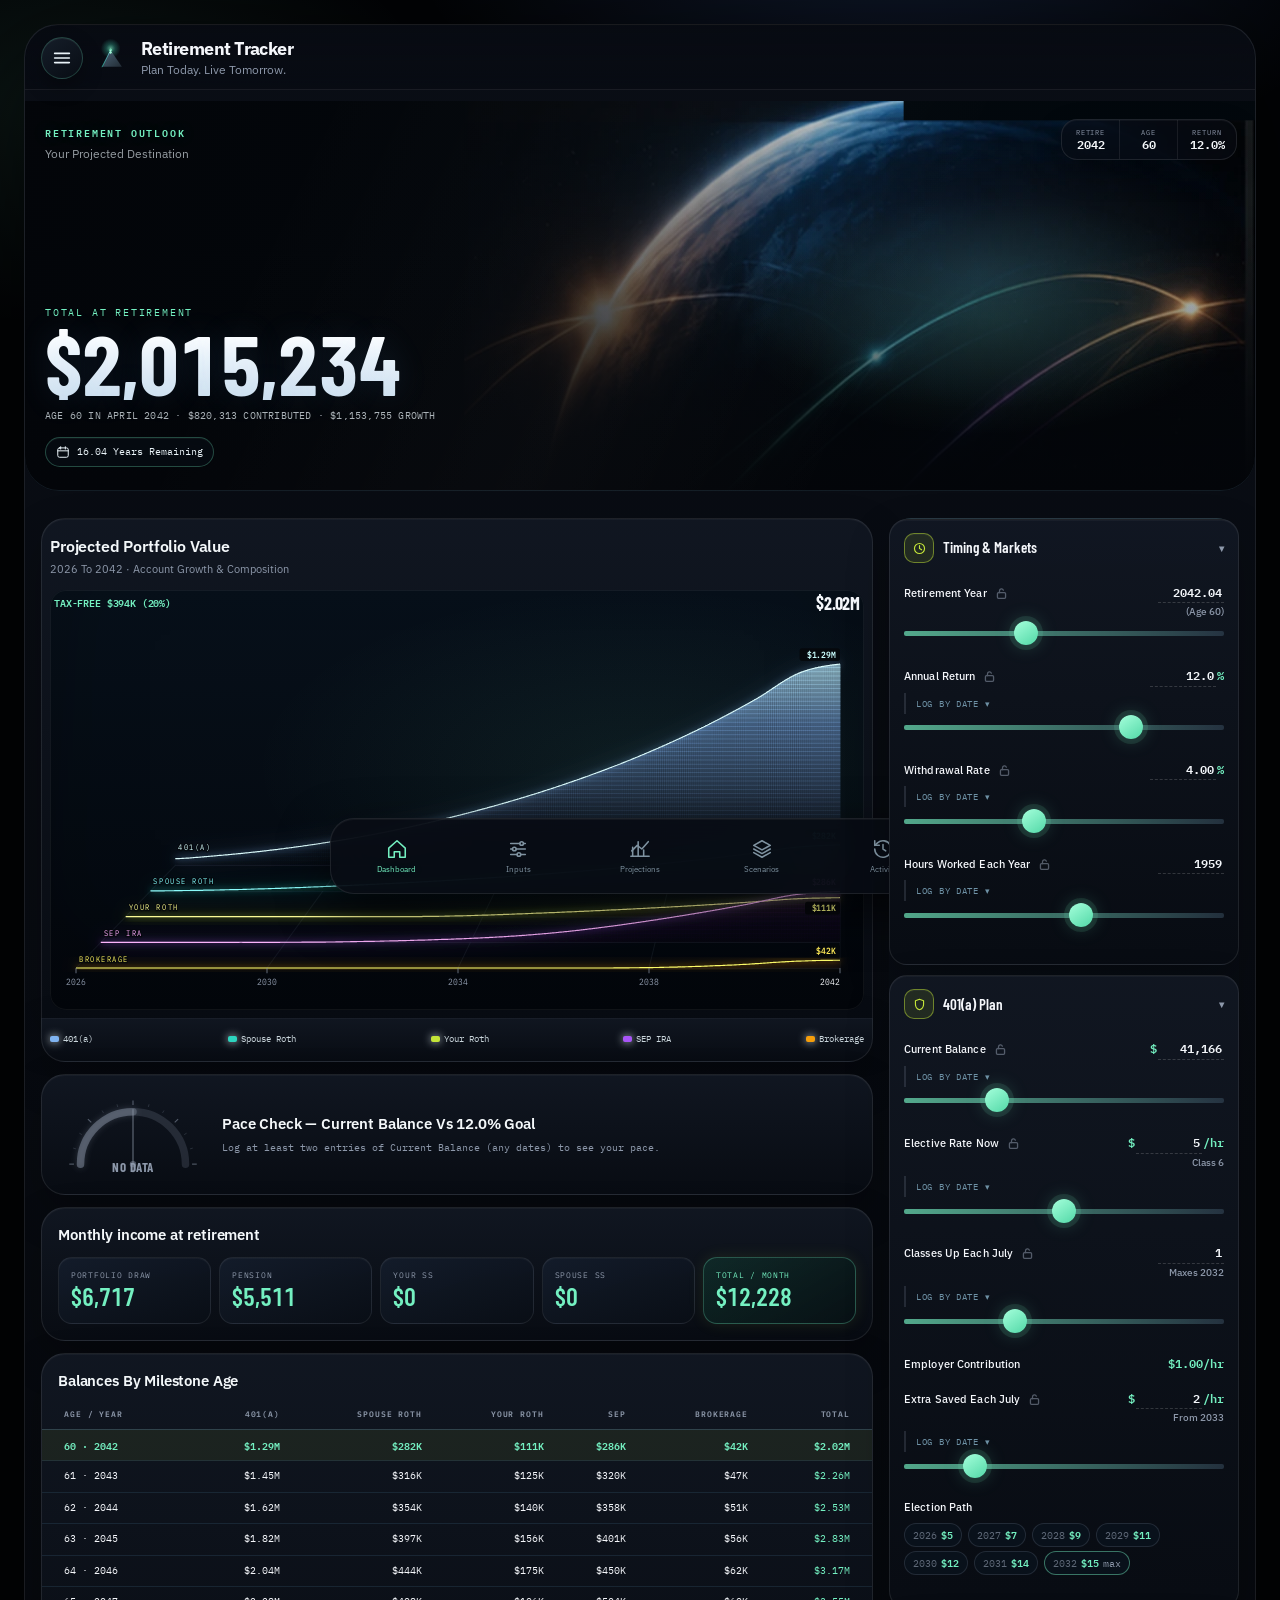
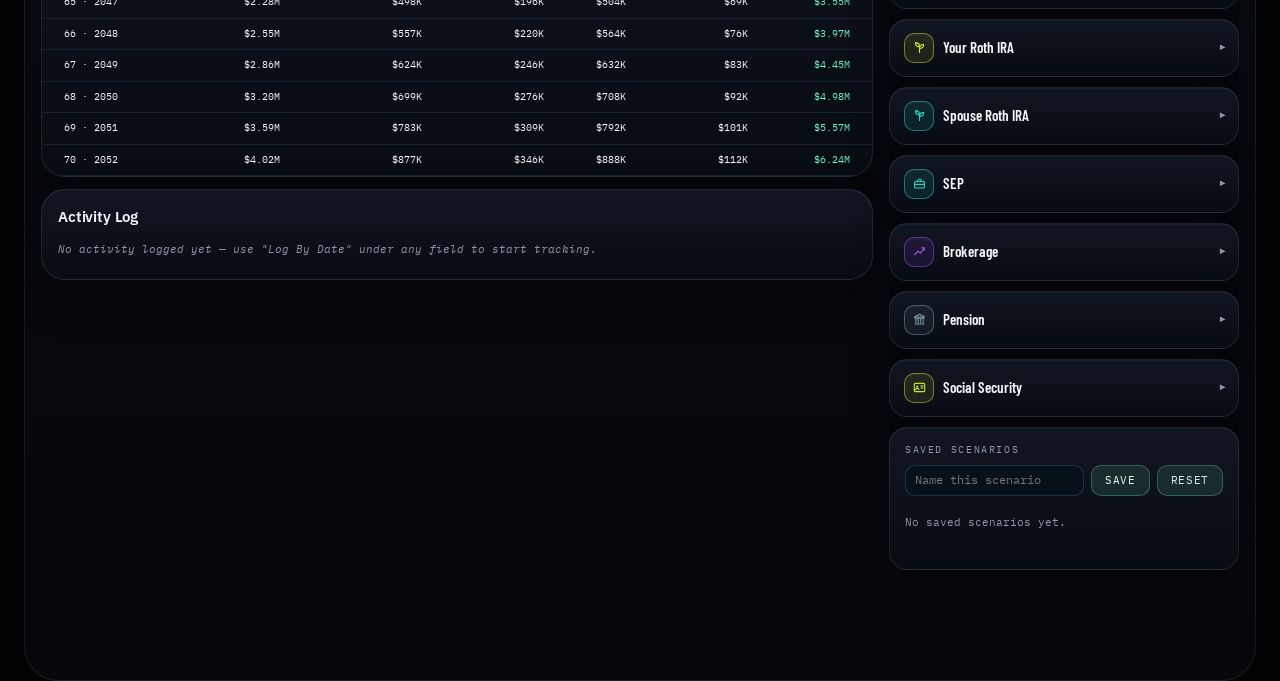
==== index.html @ 0587d657 "Make a log entry deletable on a phone The delete control measured about 9x15 pixels, well under any " ====
<!DOCTYPE html>

<html lang="en">
<head>
<meta charset="utf-8"/>
<meta content="width=device-width, initial-scale=1, viewport-fit=cover" name="viewport"/>
<title>Retirement Tracker</title>
<link href="manifest.json" rel="manifest"/>
<meta content="#02080E" name="theme-color"/>
<link href="apple-touch-icon.png" rel="apple-touch-icon"/>
<link href="favicon.svg" rel="icon" type="image/svg+xml"/>
<meta content="yes" name="apple-mobile-web-app-capable"/>
<meta content="black-translucent" name="apple-mobile-web-app-status-bar-style"/>
<meta content="Retirement" name="apple-mobile-web-app-title"/>
<link href="https://fonts.googleapis.com" rel="preconnect"/>
<link crossorigin="" href="https://fonts.gstatic.com" rel="preconnect"/>
<link href="https://fonts.googleapis.com/css2?family=Barlow+Condensed:wght@400;500;600;700&amp;family=IBM+Plex+Mono:wght@400;500;600&amp;family=IBM+Plex+Sans:wght@400;500&amp;display=swap" rel="stylesheet"/>
<style>
:root{
  --sheet:#131A14;
  --panel:#0D120E;         /* card charcoal, faint green cast */
  --panel-2:#0A0F0B;
  --graphite:#E6EFE6;
  --graphite-2:#8B9C8D;    /* muted gray-green */
  --rule:#1E2A20;
  --dim:#A855F7;           /* violet */
  --revision:#F59E0B;      /* amber */
  --verify:#C4E538;        /* chartreuse — primary accent + success */
  --accent:#C4E538;
  --accent-2:#2DD4BF;      /* teal */
  --page:#070B07;
  --page-line:rgba(196,229,56,.04);
  color-scheme:dark;
}
*{box-sizing:border-box;margin:0;padding:0}
html{-webkit-text-size-adjust:100%}
body{
  background:var(--page);
  color:var(--graphite);
  font-family:"IBM Plex Sans",system-ui,sans-serif;
  font-size:14px;
  line-height:1.45;
  padding:26px 14px;
  background-image:
    linear-gradient(var(--page-line) 1px,transparent 1px),
    linear-gradient(90deg,var(--page-line) 1px,transparent 1px);
  background-size:26px 26px;
}
.sheet{max-width:1180px;margin:0 auto;background:transparent;border:0}

/* every major block is its own floating card, matching the reference layout */
.card{background:var(--panel);border:1px solid var(--rule);border-radius:10px}

/* ---- title block ---- */
.titleblock{display:grid;grid-template-columns:1fr auto;position:relative;
  background:var(--panel);border:1px solid var(--rule);border-radius:10px;overflow:hidden}
.tb-main{padding:15px 18px 13px;display:flex;flex-direction:column;justify-content:center;position:relative}
.tb-moon{position:absolute;top:0;right:0;width:46%;height:100%;pointer-events:none;overflow:visible}
.tb-title{
  font-family:"Barlow Condensed",sans-serif;font-weight:700;
  font-size:clamp(30px,6.4vw,50px);line-height:.92;
  text-transform:uppercase;letter-spacing:.005em;margin-top:5px;
}
.tb-sub{font-family:"IBM Plex Mono",monospace;font-size:11px;color:var(--graphite-2);margin-top:7px}
.tb-meta{
  border-left:1px solid var(--rule);display:grid;
  grid-template-rows:repeat(3,1fr);min-width:172px;
}
.tb-cell{padding:7px 12px;border-bottom:1px solid var(--rule);display:flex;flex-direction:column;justify-content:center}
.tb-cell:last-child{border-bottom:0}
.tb-k{font-family:"IBM Plex Mono",monospace;font-size:9px;letter-spacing:.16em;text-transform:uppercase;color:var(--graphite-2)}
.tb-v{font-family:"Barlow Condensed",sans-serif;font-weight:600;font-size:17px;text-transform:uppercase;line-height:1.1}

/* ---- layout: separated floating cards with gaps ---- */
.sheet{display:flex;flex-direction:column;gap:11px}
.titleblock{flex:none}
.body{display:grid;grid-template-columns:326px 1fr;gap:11px;flex:1;align-items:start}
.inputs{border:0;background:transparent;display:flex;flex-direction:column;gap:11px;min-width:0}
.results{padding:0;display:flex;flex-direction:column;gap:11px;min-width:0}
@media (min-width:861px){
  html, body{height:100%}
  .sheet{min-height:calc(100vh - 52px)}
}

.grp{background:var(--panel);border:1px solid var(--rule);border-radius:10px;overflow:hidden;flex-shrink:0}
.grp-h{
  width:100%;text-align:left;cursor:pointer;background:none;border:0;
  padding:10px 16px;display:flex;align-items:center;gap:9px;
  font-family:"Barlow Condensed",sans-serif;font-weight:600;font-size:16px;
  text-transform:uppercase;letter-spacing:.05em;color:var(--graphite);
}
.grp-h:hover{background:rgba(255,255,255,.055)}
.grp-h:focus-visible{outline:2px solid var(--dim);outline-offset:-2px}
.grp-icon{
  display:inline-flex;align-items:center;justify-content:center;flex:none;
  width:23px;height:23px;border-radius:6px;
  border:1.5px solid var(--ic,var(--accent));color:var(--ic,var(--accent));
  background:color-mix(in srgb, var(--ic,var(--accent)) 14%, transparent);
}
.grp-icon svg{width:13px;height:13px}
.grp-tri{margin-left:auto;font-size:10px;color:var(--graphite-2);transition:transform .18s}
.grp[data-open="0"] .grp-tri{transform:rotate(-90deg)}
.grp[data-open="0"] .grp-b{display:none}
.grp-b{padding:2px 16px 15px}

.f{margin-bottom:20px}
.f-top{display:flex;justify-content:space-between;align-items:baseline;gap:8px}
.f-l{font-size:11.5px;color:var(--graphite);letter-spacing:.01em;font-weight:700}
.f-v-wrap{display:flex;flex-direction:column;align-items:flex-end;gap:2px}
.f-hint{font-size:10px;font-weight:500;color:var(--graphite-2);letter-spacing:0}
.f-v{font-family:"IBM Plex Mono",monospace;font-size:12.5px;font-weight:600;color:var(--accent);display:inline-flex;align-items:baseline;gap:1px}
/* the class actually elected each July, so the ladder's uneven upper rungs are
   visible while dragging rather than having to be inferred from the total */
.elecpath{
  margin-top:7px;display:flex;flex-wrap:wrap;gap:4px 6px;
  font-family:"IBM Plex Mono",monospace;font-size:10px;line-height:1.5;
}
.elecpath button{
  display:inline-flex;align-items:baseline;gap:4px;padding:3px 8px;border-radius:999px;
  border:1px solid var(--rule);color:var(--graphite-2);white-space:nowrap;
  background:rgba(10,23,34,.5);font:inherit;cursor:pointer;
  transition:border-color .12s,color .12s;
}
.elecpath button:hover,.elecpath button:focus-visible{
  border-color:var(--accent);color:#E8F3F7;outline:none;
}
.elecpath button b{color:var(--accent);font-weight:600}
.elecpath button.max{border-color:color-mix(in srgb,var(--accent) 45%,transparent)}
.elecpath .yr{opacity:.65;font-style:normal}
.f-lock{
  display:inline-flex;align-items:center;justify-content:center;flex:none;
  width:17px;height:17px;margin-left:6px;padding:0;vertical-align:-3px;
  border:0;background:none;color:var(--graphite-2);cursor:pointer;opacity:.55;
  transition:opacity .12s,color .12s;
}
.f-lock:hover{opacity:1}
.f-lock svg{width:13px;height:13px;fill:none;stroke:currentColor;stroke-width:1.6;stroke-linecap:round;stroke-linejoin:round}
.f-lock.locked{color:var(--accent);opacity:1}
.f-lock .lock-open{display:block}
.f-lock .lock-closed{display:none}
.f-lock.locked .lock-open{display:none}
.f-lock.locked .lock-closed{display:block}
.f.locked input[type=range]{opacity:.35;pointer-events:none}
.f.locked .f-v{opacity:.5}
.f.locked .f-in{pointer-events:none;border-bottom-style:solid}
.f-in{
  font-family:"IBM Plex Mono",monospace;font-size:12.5px;font-weight:600;color:var(--accent);
  background:transparent;border:0;border-bottom:1px dashed var(--rule);width:66px;text-align:right;
  padding:0 2px 1px;-moz-appearance:textfield;transition:border-color .12s,background .12s;
}
.f-in:hover{border-bottom-color:var(--dim)}
.f-in:focus{outline:none;border-bottom:1px solid var(--accent);background:rgba(122,63,242,.09)}
.f-in::-webkit-outer-spin-button,.f-in::-webkit-inner-spin-button{-webkit-appearance:none;margin:0}
input[type=range]{
  -webkit-appearance:none;appearance:none;width:100%;height:22px;
  background:transparent;margin-top:3px;cursor:pointer;
}
input[type=range]::-webkit-slider-runnable-track{height:4px;border-radius:2px;background:var(--rule)}
input[type=range]::-moz-range-track{height:4px;border-radius:2px;background:var(--rule)}
input[type=range]::-webkit-slider-thumb{
  -webkit-appearance:none;width:28px;height:15px;
  background:var(--accent);
  border:0;border-radius:9px;box-shadow:0 0 10px rgba(196,229,56,.35);margin-top:-6px;
  box-shadow:0 1px 3px rgba(23,26,28,.28);
  transition:transform .12s ease,box-shadow .12s ease,filter .12s ease;
}
input[type=range]::-moz-range-thumb{
  width:28px;height:15px;
  background:var(--accent);
  border:0;border-radius:9px;box-shadow:0 0 10px rgba(196,229,56,.35);
  box-shadow:0 1px 3px rgba(23,26,28,.28);
  transition:transform .12s ease,box-shadow .12s ease,filter .12s ease;
}
input[type=range]:hover::-webkit-slider-thumb{filter:brightness(1.08)}
input[type=range]:hover::-moz-range-thumb{filter:brightness(1.08)}
input[type=range]:active::-webkit-slider-thumb{transform:scale(1.12);box-shadow:0 2px 7px rgba(23,26,28,.38)}
input[type=range]:active::-moz-range-thumb{transform:scale(1.12);box-shadow:0 2px 7px rgba(23,26,28,.38)}
input[type=range]:focus-visible{outline:2px solid var(--dim);outline-offset:3px}
.seg{display:flex;border:1px solid var(--graphite);margin-top:4px}
.seg button{
  flex:1;background:var(--panel);border:0;border-right:1px solid var(--graphite);
  padding:6px 3px;cursor:pointer;font-family:"IBM Plex Mono",monospace;
  font-size:11px;color:var(--graphite-2);
}
.seg button:last-child{border-right:0}
.seg button[aria-pressed="true"]{background:var(--graphite);color:var(--panel);font-weight:600}
.seg button:focus-visible{outline:2px solid var(--dim);outline-offset:-2px}

/* ---- results ---- */
.headline{padding:18px 22px 20px;position:relative;overflow:hidden;
  background:var(--panel);border:1px solid var(--rule);border-radius:10px}
.hl-k{font-family:"IBM Plex Mono",monospace;font-size:10px;letter-spacing:.18em;text-transform:uppercase;color:var(--graphite-2)}
.hl-v{
  font-family:"Barlow Condensed",sans-serif;font-weight:700;
  font-size:clamp(46px,10.5vw,86px);line-height:.88;letter-spacing:-.012em;
  font-variant-numeric:tabular-nums;margin:3px 0 2px;
  color:var(--accent);text-shadow:0 0 28px rgba(196,229,56,.28);
}
.hl-note{font-family:"IBM Plex Mono",monospace;font-size:11px;color:var(--graphite-2);text-transform:uppercase;letter-spacing:.02em;margin-top:22px}

/* live pace check */
.pace{padding:14px 22px;display:flex;flex-wrap:wrap;gap:6px 20px;align-items:center;
  background:var(--panel);border:1px solid var(--rule);border-radius:10px}
.pace-gauge-wrap{position:relative;width:140px;flex:none;text-align:center}
#pacegauge{width:100%;height:auto;display:block}
.pace-v{
  position:absolute;left:0;right:0;bottom:2px;text-align:center;
  font-family:"Barlow Condensed",sans-serif;font-weight:700;font-size:13px;
  letter-spacing:.04em;text-transform:uppercase;
}
.pace-v.good{color:var(--verify)}
.pace-v.bad{color:var(--revision)}
.pace-v.flat{color:var(--graphite-2)}
.pace-body{min-width:200px;flex:1}
.pace-k{font-family:"IBM Plex Mono",monospace;font-size:10px;letter-spacing:.16em;text-transform:uppercase;color:var(--graphite-2)}
.pace-note{font-family:"IBM Plex Mono",monospace;font-size:11px;color:var(--graphite-2);margin-top:5px;line-height:1.5}

/* signature: dimension string */
.dimwrap{padding:16px 18px 6px;background:var(--panel);
  border:1px solid var(--rule);border-bottom:0;border-radius:10px 10px 0 0}
.dimcap{font-family:"IBM Plex Mono",monospace;font-size:9.5px;letter-spacing:.17em;text-transform:uppercase;color:var(--graphite-2);margin-bottom:12px}
.iso3d{
  position:relative;width:100%;height:400px;border-radius:4px;overflow:hidden;
  background:var(--page);
  border:1px solid var(--rule);
}
#isosvg{width:100%;height:100%;display:block;cursor:crosshair;touch-action:none}
.leg{display:flex;flex-wrap:wrap;gap:5px 20px;padding:10px 18px 15px;margin-top:-11px;
  background:var(--panel);border:1px solid var(--rule);border-top:0;border-radius:0 0 10px 10px}
.leg-i{display:flex;align-items:center;gap:7px;font-family:"IBM Plex Mono",monospace;font-size:11px}
.leg-s{width:15px;height:9px;border:1px solid var(--graphite)}

/* schedule table */
.tbl-wrap{overflow-x:auto;flex:1;display:flex;flex-direction:column;
  background:var(--panel);border:1px solid var(--rule);border-radius:10px}
table{width:100%;height:100%;border-collapse:collapse;font-family:"IBM Plex Mono",monospace;font-size:12px}
tbody tr{height:1px}
caption{
  text-align:left;padding:13px 22px 9px;font-family:"IBM Plex Mono",monospace;
  font-size:9.5px;letter-spacing:.17em;text-transform:uppercase;color:var(--graphite-2);
}
th,td{padding:6px 10px;text-align:right;white-space:nowrap;border-bottom:1px solid var(--rule)}
th:first-child,td:first-child{text-align:left;padding-left:22px}
td:last-child,th:last-child{padding-right:22px}
thead th{
  font-weight:600;font-size:9.5px;letter-spacing:.11em;text-transform:uppercase;
  color:var(--graphite-2);border-bottom:1.5px solid var(--graphite);
}
tbody td:last-child{color:var(--accent)}
tbody tr[data-hl="1"]{background:rgba(196,229,56,.07)}
tbody tr[data-hl="1"] td{font-weight:600;color:var(--accent)}
td.num{font-variant-numeric:tabular-nums}
tfoot td{border-bottom:0;border-top:1.5px solid var(--graphite);font-weight:600}

/* income panel */
.inc{padding:15px 20px 18px;background:var(--panel);border:1px solid var(--rule);border-radius:10px}

/* activity log panel */
.activity-card{padding:15px 20px 18px;background:var(--panel);border:1px solid var(--rule);border-radius:10px}
.activity-row{display:flex;align-items:center;gap:9px;padding:6px 0}
.activity-row + .activity-row{border-top:1px solid var(--rule)}
.activity-label{flex:1;min-width:0;font-size:11.5px;color:var(--graphite);display:flex;flex-direction:column;gap:1px}
.activity-acct{font-family:"IBM Plex Mono",monospace;font-size:9px;letter-spacing:.08em;text-transform:uppercase;color:var(--graphite-2)}
.activity-val{font-family:"IBM Plex Mono",monospace;font-size:12px;font-weight:600;color:var(--accent)}
.inc-h{font-family:"IBM Plex Mono",monospace;font-size:9.5px;letter-spacing:.17em;text-transform:uppercase;color:var(--graphite-2);margin-bottom:11px}
.inc-g{display:grid;grid-template-columns:repeat(auto-fit,minmax(132px,1fr));gap:9px;background:transparent;border:0}
.inc-c{background:var(--panel-2);border:1px solid var(--rule);border-radius:8px;padding:11px 13px}
.inc-c:first-child .inc-v{color:var(--accent)}
.inc-k{font-family:"IBM Plex Mono",monospace;font-size:9.5px;letter-spacing:.09em;text-transform:uppercase;color:var(--graphite-2)}
.inc-v{font-family:"Barlow Condensed",sans-serif;font-weight:600;font-size:26px;line-height:1.1;font-variant-numeric:tabular-nums;margin-top:1px}
.inc-c[data-tot="1"]{background:rgba(196,229,56,.06);border-color:rgba(196,229,56,.55);box-shadow:0 0 16px rgba(196,229,56,.10)}
.inc-c[data-tot="1"] .inc-k{color:var(--accent)}
.inc-c[data-tot="1"] .inc-v{color:var(--accent)}
.inc-f{font-family:"IBM Plex Mono",monospace;font-size:10.5px;color:var(--graphite-2);margin-top:11px;line-height:1.55}

/* scenarios */
.scn{padding:14px 16px 16px;background:var(--panel);border:1px solid var(--rule);border-radius:10px}
.scn-h{font-family:"IBM Plex Mono",monospace;font-size:9.5px;letter-spacing:.17em;text-transform:uppercase;color:var(--graphite-2);margin-bottom:9px}
.scn-row{display:flex;gap:7px;flex-wrap:wrap}
.scn-row input[type=text]{
  flex:1;min-width:110px;background:var(--panel);border:1px solid var(--graphite);
  padding:6px 9px;font-family:"IBM Plex Mono",monospace;font-size:11.5px;color:var(--graphite);
}
.scn-row input[type=text]:focus-visible{outline:2px solid var(--dim);outline-offset:-2px}
.btn{
  background:var(--graphite);color:var(--panel);border:1px solid var(--graphite);
  padding:6px 13px;cursor:pointer;font-family:"IBM Plex Mono",monospace;
  font-size:11px;letter-spacing:.06em;text-transform:uppercase;
}
.btn:hover{background:var(--graphite-2)}
.btn:focus-visible{outline:2px solid var(--dim);outline-offset:2px}
.btn[data-alt="1"]{background:var(--panel);color:var(--graphite)}
.btn[data-alt="1"]:hover{background:var(--sheet)}
.chips{display:flex;flex-wrap:wrap;gap:6px;margin-top:10px}
.chip{
  display:flex;align-items:center;gap:0;border:1px solid var(--graphite);background:var(--panel);
}
.chip button{background:none;border:0;cursor:pointer;font-family:"IBM Plex Mono",monospace;font-size:11px;padding:5px 9px;color:var(--graphite)}
.chip button:first-child{border-right:1px solid var(--rule)}
.chip button:hover{background:var(--sheet)}
.chip button:last-child{color:var(--revision);font-weight:600;padding:5px 8px}
.msg{font-family:"IBM Plex Mono",monospace;font-size:10.5px;color:var(--graphite-2);margin-top:9px;min-height:15px}

/* ===== per-field date log ===== */
.f-logwrap{margin-top:6px;border-left:2px solid var(--rule);padding-left:8px}
.f-logtoggle{
  width:100%;text-align:left;background:none;border:0;padding:4px 2px;cursor:pointer;
  font-family:"IBM Plex Mono",monospace;font-size:10px;letter-spacing:.08em;text-transform:uppercase;
  color:var(--dim);display:flex;align-items:center;gap:6px;
}
.f-logtoggle:hover{color:var(--accent)}
.f-logtoggle .chev{font-size:9px;transition:transform .15s}
.f-logtoggle[aria-expanded="true"] .chev{transform:rotate(180deg)}
.f-logpanel{margin-top:5px;padding:9px 10px;border:1px solid var(--rule);background:var(--panel-2)}
.f-logrow{display:flex;align-items:center;gap:7px;padding:5px 0}
.f-logrow + .f-logrow{border-top:1px solid var(--rule)}
.f-logdate{font-family:"IBM Plex Mono",monospace;font-size:10.5px;color:var(--graphite-2);width:82px;flex:none}
.f-logunit{font-family:"IBM Plex Mono",monospace;font-size:11px;color:var(--graphite-2);flex:none}
.f-logval{
  flex:1;min-width:0;background:var(--panel);border:1px solid var(--rule);color:var(--graphite);
  font-family:"IBM Plex Mono",monospace;font-size:12px;padding:5px 7px;text-align:right;-moz-appearance:textfield;
}
.f-logval:focus{outline:none;border-color:var(--accent)}
.f-logval::-webkit-outer-spin-button,.f-logval::-webkit-inner-spin-button{-webkit-appearance:none;margin:0}
/* a 9x15px hit area was unusable on a phone - this is a real 38px target */
.f-logdel{
  background:none;border:1px solid transparent;color:var(--revision);font-weight:700;cursor:pointer;
  font-size:17px;line-height:1;flex:none;width:38px;height:38px;padding:0;border-radius:11px;
  display:grid;place-items:center;-webkit-tap-highlight-color:transparent;
  transition:background .12s,border-color .12s;
}
.f-logdel:hover,.f-logdel:focus-visible,.f-logdel:active{
  background:color-mix(in srgb,var(--revision) 18%,transparent);
  border-color:color-mix(in srgb,var(--revision) 55%,transparent);outline:none;
}
.f-logadd{display:flex;gap:6px;align-items:center;margin-top:7px;padding-top:7px;border-top:1px dashed var(--rule)}
.f-logadddate{
  width:132px;background:var(--panel);border:1px solid var(--rule);color:var(--graphite);
  font-family:"IBM Plex Mono",monospace;font-size:11px;padding:5px 6px;
}
.f-logaddbtn{
  background:none;border:1px solid var(--dim);color:var(--dim);font-family:"IBM Plex Mono",monospace;
  font-size:10.5px;padding:5px 9px;cursor:pointer;text-transform:uppercase;letter-spacing:.05em;
}
.f-logaddbtn:hover{background:var(--dim);color:var(--panel)}
.f-logempty{font-family:"IBM Plex Mono",monospace;font-size:10.5px;color:var(--graphite-2);font-style:italic;padding:2px 0 6px}

@media (max-width:860px){
  body{padding:8px;background-size:18px 18px}
  .body{grid-template-columns:1fr}
  .inputs{border-right:0;border-bottom:1.5px solid var(--graphite);order:2}
  .results{order:1}
  .titleblock{grid-template-columns:1fr}
  .tb-meta{border-left:0;border-top:1.5px solid var(--graphite);grid-template-rows:none;grid-template-columns:repeat(3,1fr)}
  .tb-cell{border-bottom:0;border-right:1px solid var(--rule)}
  .tb-cell:last-child{border-right:0}
  th:first-child,td:first-child{padding-left:14px}
  td:last-child,th:last-child{padding-right:14px}
  caption,.headline,.dimwrap,.inc,.leg{padding-left:14px;padding-right:14px}
}
@media (prefers-reduced-motion:reduce){*{transition:none!important;animation:none!important}}


/* ===== iPhone safe-area framing =====
   Keeps the Dynamic Island/status icons readable, softens content as it approaches
   the top sensor area, reserves the Home Indicator area, and masks the viewport to
   the rounded shape of modern iPhones while the page rubber-bands during scrolling. */
html{
  min-height:100%;
  background:#000;
  overscroll-behavior-y:none;
}
body{
  min-height:100dvh;
  padding-top:calc(26px + env(safe-area-inset-top, 0px));
  padding-right:calc(14px + env(safe-area-inset-right, 0px));
  padding-bottom:calc(26px + env(safe-area-inset-bottom, 0px));
  padding-left:calc(14px + env(safe-area-inset-left, 0px));
}

@media (max-width:860px){
  html,body{background:#000}
  body{
    min-height:100dvh;
    padding-top:calc(8px + env(safe-area-inset-top, 0px));
    padding-right:calc(8px + env(safe-area-inset-right, 0px));
    padding-bottom:calc(14px + env(safe-area-inset-bottom, 0px));
    padding-left:calc(8px + env(safe-area-inset-left, 0px));
    background-image:none;
  }
  .sheet{
    position:relative;
    isolation:isolate;
    border-radius:26px;
    background-color:var(--page);
    background-image:
      linear-gradient(var(--page-line) 1px,transparent 1px),
      linear-gradient(90deg,var(--page-line) 1px,transparent 1px);
    background-size:18px 18px;
    box-shadow:0 0 0 1px rgba(255,255,255,.035),0 18px 60px rgba(0,0,0,.55);
  }

  /* A fixed frosted fade behind the time, Dynamic Island, signal and battery. */
  body::before{
    content:"";
    position:fixed;
    z-index:2147483646;
    top:0;left:0;right:0;
    height:calc(env(safe-area-inset-top, 0px) + 34px);
    pointer-events:none;
    background:linear-gradient(
      to bottom,
      rgba(0,0,0,.98) 0%,
      rgba(2,7,6,.97) 48%,
      rgba(2,7,6,.80) 68%,
      rgba(2,7,6,.32) 86%,
      rgba(2,7,6,0) 100%
    );
    -webkit-backdrop-filter:blur(18px) saturate(125%);
    backdrop-filter:blur(18px) saturate(125%);
  }

  /* Transparent rounded viewport with a black outside shadow. The shadow only
     occupies the four corner cut-outs, so square page edges never flash during
     iOS rubber-band scrolling. */
  body::after{
    content:"";
    position:fixed;
    z-index:2147483647;
    inset:0;
    border-radius:34px;
    pointer-events:none;
    box-shadow:
      0 0 0 100vmax #000,
      inset 0 0 0 1px rgba(255,255,255,.045),
      inset 0 0 24px rgba(0,0,0,.24);
  }
}

/* Installed iPhone PWA: slightly stronger framing because there is no Safari UI
   surrounding the page. Browsers that do not support display-mode ignore this. */
@media (display-mode:standalone) and (max-width:860px){
  body{padding-top:calc(7px + env(safe-area-inset-top, 0px))}
  .sheet{border-radius:28px}
  body::after{border-radius:36px}
}



/* ========================================================================== */
/* 2026 MOBILE APP REDESIGN                                                   */
/* ========================================================================== */
:root{
  --page:#02070D;
  --sheet:#030A11;
  --panel:#07111A;
  --panel-2:#091722;
  --graphite:#F3F7FA;
  --graphite-2:#91A3B2;
  --rule:#1B3345;
  --accent:#39D87B;
  --accent-2:#1EB6FF;
  --verify:#39D87B;
  --revision:#FFAA3B;
  --dim:#9A55FF;
  --nav-h:76px;
}
html{background:#000;overscroll-behavior-y:none}
body{
  background:#000;
  color:var(--graphite);
  font-family:"IBM Plex Sans",-apple-system,BlinkMacSystemFont,"Segoe UI",sans-serif;
}
button,input{font:inherit}
.sheet{
  position:relative;
  overflow:clip;
  background:
    radial-gradient(1100px 520px at 75% -10%,rgba(27,134,203,.16),transparent 48%),
    linear-gradient(180deg,#020910 0%,#02070D 100%);
}
.appbar{
  display:flex;align-items:center;gap:12px;
  padding:12px 16px 10px;
  min-height:64px;
  background:linear-gradient(180deg,rgba(2,8,14,.96),rgba(2,8,14,.72));
  border-bottom:1px solid rgba(74,116,142,.12);
  position:relative;z-index:9;
}
.appbar-btn{
  width:42px;height:42px;border-radius:50%;border:1px solid rgba(100,142,166,.28);
  display:grid;place-items:center;background:rgba(10,23,34,.78);color:#EAF4F9;
  box-shadow:inset 0 0 18px rgba(30,182,255,.035);
}
.appbar-btn svg{width:22px;height:22px;fill:none;stroke:currentColor;stroke-width:1.8;stroke-linecap:round;stroke-linejoin:round}
.appbar-copy{min-width:0;display:flex;flex-direction:column;flex:1;line-height:1.15}
.appbar-copy strong{font-size:18px;letter-spacing:-.015em}
.appbar-copy span{margin-top:3px;color:var(--graphite-2);font-size:12px}
.brand-mark{width:34px;height:34px;flex:0 0 auto;overflow:visible}
.brand-mark .bm-ring{fill:none;stroke:#7CF2C0;stroke-width:1.6;animation:bmPing 2.6s ease-out infinite}
.brand-mark .bm-ring2{animation-delay:1.3s}
.brand-mark .bm-core{animation:bmCore 2.6s ease-in-out infinite}
.brand-mark .bm-glow{animation:bmGlow 2.6s ease-in-out infinite}
@keyframes bmPing{0%{r:2.5;stroke-opacity:.9}70%,100%{r:22;stroke-opacity:0}}
@keyframes bmCore{0%,100%{opacity:.75;r:1.4}50%{opacity:1;r:2}}
@keyframes bmGlow{0%,100%{opacity:.75}50%{opacity:1}}
@media (prefers-reduced-motion:reduce){
  .brand-mark .bm-ring,.brand-mark .bm-core,.brand-mark .bm-glow{animation:none}
}
.titleblock{
  position:relative;display:block;overflow:hidden;
  min-height:292px;margin:0;border:0;border-radius:0 0 28px 28px;
  background:
    linear-gradient(180deg,rgba(2,8,14,.02) 0%,rgba(2,8,14,.20) 42%,rgba(2,8,14,.98) 100%),
    linear-gradient(90deg,rgba(2,8,14,.92) 0%,rgba(2,8,14,.64) 38%,rgba(2,8,14,.04) 75%),
    url("hero-space.png") center/cover no-repeat;
  box-shadow:inset 0 -1px 0 rgba(92,134,158,.18);
}
.titleblock::after{
  content:"";position:absolute;inset:0;pointer-events:none;
  background:radial-gradient(440px 180px at 74% 55%,rgba(255,173,57,.12),transparent 60%);
}
.tb-main{position:relative;z-index:2;padding:20px 20px 0;min-height:68px;background:none}
.tb-title{font-family:"IBM Plex Mono",monospace;font-size:10px;line-height:1.1;letter-spacing:.18em;color:var(--accent);font-weight:600;text-transform:uppercase;margin:0}
.tb-sub{font-family:"IBM Plex Sans",sans-serif;margin-top:7px;color:rgba(231,241,247,.64);font-size:12px;letter-spacing:0}
.tb-meta{
  position:absolute;right:18px;top:18px;z-index:3;
  display:grid;grid-template-columns:repeat(3,auto);grid-template-rows:none;
  border:1px solid rgba(123,167,189,.24);border-radius:16px;overflow:hidden;
  min-width:0;background:rgba(3,12,20,.62);backdrop-filter:blur(16px);
}
.tb-cell{min-width:58px;padding:8px 9px;border:0;border-right:1px solid rgba(123,167,189,.16);align-items:center;text-align:center}
.tb-cell:last-child{border-right:0}.tb-k{font-size:7px;letter-spacing:.12em}.tb-v{font-family:"IBM Plex Mono",monospace;font-size:12px;color:#F5F8FA}
.headline{
  position:absolute;z-index:4;left:20px;right:20px;bottom:24px;
  padding:0;background:none;border:0;border-radius:0;overflow:visible;
}
.hl-k{font-family:"IBM Plex Mono",monospace;font-size:10px;letter-spacing:.18em;color:var(--accent)}
.hl-v{
  margin:6px 0 2px;font-family:"Barlow Condensed",sans-serif;font-size:clamp(48px,14vw,72px);line-height:.88;
  color:#F7FAFC;text-shadow:0 0 22px rgba(62,213,127,.10);letter-spacing:-.015em;
}
.hl-note{max-width:100%;white-space:nowrap;margin-top:8px;color:rgba(230,239,244,.74);font-size:10px;line-height:1.55;text-transform:uppercase}
.hero-years{
  margin-top:13px;display:inline-flex;align-items:center;gap:7px;padding:7px 10px;border-radius:999px;
  border:1px solid rgba(109,151,176,.34);background:rgba(4,14,23,.66);backdrop-filter:blur(12px);
  color:#EAF4F9;font-family:"IBM Plex Mono",monospace;font-size:10px;
}
.hero-years svg{width:14px;height:14px;fill:none;stroke:currentColor;stroke-width:1.7;stroke-linecap:round;stroke-linejoin:round}
.body{display:block;padding:14px 6px calc(var(--nav-h) + 22px);background:transparent}
.results{display:flex;flex-direction:column;gap:12px;padding:0;background:transparent}
.results > .dimwrap{order:1}.results > .leg{order:2}.results > .pace{order:3}.results > .inc{order:4}.results > .tbl-wrap{order:6}.results > .activity-card{order:7}
.dimwrap,.leg,.pace,.inc,.tbl-wrap,.activity-card{
  border-color:rgba(83,124,149,.28)!important;
  background:linear-gradient(180deg,rgba(8,20,30,.97),rgba(4,13,21,.99))!important;
  box-shadow:inset 0 1px 0 rgba(255,255,255,.018),0 14px 38px rgba(0,0,0,.18);
}
.dimwrap{padding:16px 8px 8px;border-radius:22px 22px 0 0;border-bottom:0}
.dimcap{display:flex;flex-direction:column;gap:4px;margin:0 0 12px;color:#F4F8FA;font-family:"IBM Plex Sans",sans-serif;font-size:16px;letter-spacing:-.01em;text-transform:none;font-weight:600}
.dimcap small{color:var(--graphite-2);font-size:11px;font-weight:400;letter-spacing:0}
.iso3d{height:330px;border:0;border-radius:16px;background:radial-gradient(600px 250px at 70% 45%,rgba(35,216,133,.05),transparent 60%),#030B12;box-shadow:inset 0 0 0 1px rgba(71,113,138,.20);overflow:hidden}
.leg{margin-top:-12px;padding:15px 8px 16px;border-radius:0 0 22px 22px;border-top:0;gap:6px 8px;flex-wrap:nowrap;justify-content:space-between}
.leg-i{font-size:8.5px;gap:4px;color:#C9D5DB}.leg-s{width:9px;height:6px;border-radius:2px;border:0;box-shadow:0 0 8px currentColor}
.pace{padding:16px;border-radius:20px;display:grid;grid-template-columns:112px 1fr;gap:14px;align-items:center}
.pace-gauge-wrap{width:112px}.pace-v{font-size:13px;bottom:1px}.pace-body{min-width:0}
.pace-k{font-family:"IBM Plex Sans",sans-serif;font-size:15px;letter-spacing:-.01em;text-transform:none;color:#F4F8FA;font-weight:600}
.pace-note{font-size:10px;line-height:1.55;color:var(--graphite-2)}
.inc,.activity-card{padding:16px;border-radius:20px}.inc-h{margin-bottom:12px;font-family:"IBM Plex Sans",sans-serif;font-size:15px;letter-spacing:-.01em;text-transform:none;color:#F4F8FA;font-weight:600}
.inc-g{grid-template-columns:repeat(2,minmax(0,1fr));gap:8px}.inc-c{min-width:0;border-radius:14px;padding:12px;background:linear-gradient(180deg,rgba(10,27,40,.86),rgba(5,17,27,.94));border-color:rgba(78,120,145,.24)}
.inc-c[data-tot="1"]{grid-column:1/-1;border-color:rgba(57,216,123,.42);background:linear-gradient(135deg,rgba(18,74,45,.34),rgba(5,20,25,.96))}
.inc-k{font-size:8px}.inc-v{font-size:25px}.inc-f{font-size:9px}
.tbl-wrap{border-radius:20px;overflow:hidden}.tbl-wrap caption{font-family:"IBM Plex Sans",sans-serif;font-size:15px;letter-spacing:-.01em;text-transform:none;color:#F4F8FA;font-weight:600;padding:16px 16px 10px}
table{font-size:10px;min-width:720px}th,td{padding:8px 9px;border-bottom-color:rgba(55,92,114,.28)}thead th{font-size:8px;border-bottom-color:rgba(83,124,149,.36)}
.inputs{
  position:fixed;z-index:1001;left:0;right:0;bottom:0;top:max(48px,env(safe-area-inset-top));
  display:flex;flex-direction:column;gap:10px;overflow:auto;
  padding:0 12px calc(26px + env(safe-area-inset-bottom));
  background:linear-gradient(180deg,#06111A,#02080E 70%);
  transform:translateY(104%);opacity:.3;pointer-events:none;
  transition:transform .34s cubic-bezier(.22,.8,.22,1),opacity .25s ease;
  border-radius:28px 28px 0 0;border-top:1px solid rgba(116,158,180,.34);
  box-shadow:0 -30px 80px rgba(0,0,0,.58);
}
body.drawer-open .inputs{transform:translateY(0);opacity:1;pointer-events:auto}
.drawer-head{position:sticky;top:0;z-index:5;margin:0 -12px 2px;padding:14px 16px 13px;display:flex;align-items:center;justify-content:space-between;background:rgba(4,13,21,.92);backdrop-filter:blur(22px);border-bottom:1px solid rgba(87,128,151,.22)}
.drawer-head div{display:flex;flex-direction:column}.drawer-head strong{font-size:18px}.drawer-head span{margin-top:3px;color:var(--graphite-2);font-size:11px}.drawer-head button{width:36px;height:36px;border-radius:50%;border:1px solid rgba(105,147,170,.3);background:#0B1A25;color:#EAF3F7;font-size:25px;line-height:1}
.grp,.scn{border-radius:18px;border-color:rgba(73,115,139,.28);background:linear-gradient(180deg,rgba(10,24,35,.98),rgba(5,15,23,.98))}
.grp-h{padding:13px 14px;font-size:15px;text-transform:none;letter-spacing:0}.grp-icon{width:30px;height:30px;border-radius:10px}.grp-b{padding:8px 14px 16px}.f{margin-bottom:17px}.f-l{font-size:11px;font-weight:500}.f-v,.f-in{font-size:12px}.f-in{color:#E8F3F7}.f-logtoggle{color:#6E91A5;font-size:9px}
input[type=range]::-webkit-slider-runnable-track{height:5px;background:linear-gradient(90deg,rgba(57,216,123,.58),rgba(40,82,102,.52))}
input[type=range]::-webkit-slider-thumb{width:24px;height:24px;margin-top:-10px;border-radius:50%;background:#43DF83;box-shadow:0 0 0 5px rgba(57,216,123,.12),0 0 17px rgba(57,216,123,.27)}
input[type=range]::-moz-range-track{height:5px;background:linear-gradient(90deg,rgba(57,216,123,.58),rgba(40,82,102,.52))}
input[type=range]::-moz-range-thumb{width:24px;height:24px;border-radius:50%;background:#43DF83;box-shadow:0 0 0 5px rgba(57,216,123,.12),0 0 17px rgba(57,216,123,.27)}
.scn{padding:15px}.btn{border-radius:10px;background:rgba(57,216,123,.12);border-color:rgba(57,216,123,.34);color:#EAF6EF}.btn[data-alt="1"]{border-color:rgba(104,145,168,.32);background:#091721;color:#DCE7EC}.scn-row input[type=text]{border-radius:10px;background:#06111A;border-color:rgba(80,122,146,.32)}
.drawer-backdrop{display:block;position:fixed;z-index:1000;inset:0;border:0;background:rgba(0,0,0,.62);opacity:0;pointer-events:none;transition:opacity .24s ease;backdrop-filter:blur(3px)}
body.drawer-open .drawer-backdrop{opacity:1;pointer-events:auto}
.bottom-nav{
  position:fixed;z-index:900;left:8px;right:8px;bottom:calc(6px + env(safe-area-inset-bottom));
  min-height:var(--nav-h);display:grid;grid-template-columns:repeat(5,1fr);align-items:center;
  padding:8px 5px 7px;border:1px solid rgba(75,116,141,.28);border-radius:24px;
  background:rgba(3,12,20,.92);backdrop-filter:blur(24px) saturate(130%);
  box-shadow:0 14px 44px rgba(0,0,0,.5),inset 0 1px 0 rgba(255,255,255,.025);
}
.nav-item{border:0;background:none;color:#7F93A1;display:flex;flex-direction:column;align-items:center;gap:4px;padding:4px 1px;font-size:8px;min-width:0}.nav-item svg{width:22px;height:22px;fill:none;stroke:currentColor;stroke-width:1.7;stroke-linecap:round;stroke-linejoin:round}.nav-item.active{color:var(--accent)}
@media (min-width:861px){
  body{padding:24px;background:radial-gradient(1000px 520px at 70% 0,rgba(28,143,207,.13),transparent 55%),#02070D}
  .sheet{max-width:1240px;margin:auto;border:1px solid rgba(87,128,151,.18);border-radius:30px;box-shadow:0 30px 90px rgba(0,0,0,.55)}
  .appbar{border-radius:30px 30px 0 0}.titleblock{min-height:350px}.hl-v{font-size:84px}.body{display:grid;grid-template-columns:1fr 350px;gap:16px;padding:16px 16px 110px}.results{grid-column:1}.inputs{position:static;grid-column:2;grid-row:1;transform:none;opacity:1;pointer-events:auto;max-height:none;border-radius:22px;padding:0;background:transparent;box-shadow:none;overflow:visible}.drawer-head,.drawer-backdrop{display:none}.bottom-nav{left:50%;right:auto;transform:translateX(-50%);width:min(620px,calc(100vw - 60px))}.iso3d{height:420px}.pace{grid-template-columns:150px 1fr}.pace-gauge-wrap{width:150px}.inc-g{grid-template-columns:repeat(5,1fr)}.inc-c[data-tot="1"]{grid-column:auto}.tbl-wrap table{min-width:0}
}
@media (max-width:860px){
  html,body{background:#000}
  body{min-height:100dvh;padding:calc(6px + env(safe-area-inset-top)) 6px calc(6px + env(safe-area-inset-bottom));background-image:none}
  .sheet{min-height:calc(100dvh - env(safe-area-inset-top) - env(safe-area-inset-bottom) - 12px);border-radius:32px;box-shadow:0 0 0 1px rgba(255,255,255,.035),0 22px 70px rgba(0,0,0,.62)}
  body::before{height:calc(env(safe-area-inset-top) + 12px);background:linear-gradient(to bottom,rgba(0,0,0,.99),rgba(2,8,14,.94) 54%,rgba(2,8,14,.42) 82%,transparent);backdrop-filter:blur(20px) saturate(125%)}
  body::after{border-radius:38px;box-shadow:0 0 0 100vmax #000,inset 0 0 0 1px rgba(255,255,255,.035),inset 0 0 28px rgba(0,0,0,.28)}
}
@media (max-width:390px){
  .titleblock{min-height:282px}.tb-meta{right:12px;top:13px}.tb-cell{min-width:52px;padding:7px 6px}.headline{left:16px;right:16px;bottom:19px}.hl-v{font-size:50px}.hl-note{max-width:100%;font-size:9px}.body{padding-left:6px;padding-right:6px}.iso3d{height:305px}.pace{grid-template-columns:96px 1fr}.pace-gauge-wrap{width:96px}.nav-item span{font-size:7px}.appbar{padding-left:12px;padding-right:12px}.appbar-copy strong{font-size:16px}
}

/* ===== iPhone clarity pass — compact, touch-friendly, content-first ===== */
@media (max-width:600px){
  :root{--nav-h:68px}
  html{background:var(--page);scroll-padding-top:72px}
  body{
    padding:env(safe-area-inset-top,0) 0 env(safe-area-inset-bottom,0);
    background:var(--page);
    -webkit-tap-highlight-color:transparent;
  }
  body::before,body::after{display:none}
  .sheet{
    min-height:100dvh;
    border-radius:0;
    box-shadow:none;
    overflow:visible;
  }
  .appbar{
    position:sticky;top:0;z-index:50;
    min-height:58px;padding:8px 14px;
    padding-top:max(8px,env(safe-area-inset-top,0));
    background:rgba(2,8,14,.88);
    -webkit-backdrop-filter:blur(20px) saturate(135%);
    backdrop-filter:blur(20px) saturate(135%);
  }
  .appbar-btn{width:44px;height:44px}
  .appbar-copy strong{font-size:17px}
  .appbar-copy span{font-size:11px}
  .titleblock{min-height:244px;border-radius:0 0 22px 22px}
  .tb-main{padding:16px 16px 0}
  .tb-meta{top:14px;right:14px;border-radius:12px}
  .tb-cell{min-width:48px;padding:7px 6px}
  .tb-k{font-size:6.5px}.tb-v{font-size:11px}
  .headline{left:16px;right:16px;bottom:17px}
  .hl-v{font-size:clamp(48px,16vw,64px);margin-top:4px}
  .hl-note{margin-top:6px;font-size:9px;white-space:normal;line-height:1.45}
  .hero-years{margin-top:9px;padding:6px 9px}
  .body{padding:10px 0 calc(var(--nav-h) + 24px)}
  .results{gap:10px}
  .dimwrap,.pace,.inc,.tbl-wrap,.activity-card{border-radius:16px}
  .dimwrap{padding:14px 0 8px;border-radius:16px 16px 0 0}
  .dimcap{padding:0 14px}
  .iso3d{height:270px;border-radius:0;box-shadow:none}
  .leg{padding:12px 10px 14px;border-radius:0 0 16px 16px;overflow-x:auto;justify-content:flex-start}
  .leg-i{flex:0 0 auto;font-size:8px}
  .pace{grid-template-columns:92px 1fr;padding:14px;gap:12px}
  .pace-gauge-wrap{width:92px}
  .pace-k,.inc-h,.tbl-wrap caption{font-size:14px}
  .pace-note{font-size:9.5px}
  .inc,.activity-card{padding:14px}
  .inc-c{padding:11px;border-radius:12px}
  .inc-v{font-size:23px;overflow-wrap:anywhere}
  .tbl-wrap{display:block;overflow-x:auto;-webkit-overflow-scrolling:touch;scrollbar-width:none}
  .tbl-wrap::-webkit-scrollbar{display:none}
  .tbl-wrap table{min-width:650px}
  .tbl-wrap th:first-child,.tbl-wrap td:first-child{
    position:sticky;left:0;z-index:2;background:#07131D;
    box-shadow:1px 0 rgba(83,124,149,.24);
  }
  .inputs{
    top:max(12px,env(safe-area-inset-top,0));
    padding:0 10px calc(18px + env(safe-area-inset-bottom,0));
    border-radius:22px 22px 0 0;
  }
  .drawer-head{margin:0 -10px 2px;padding:12px 14px}
  .drawer-head button{width:44px;height:44px}
  .grp-h{min-height:52px}
  .f{margin-bottom:20px}
  .f-top{width:100%;align-items:flex-start}
  .f-l{flex:1;min-width:0;padding-right:12px;line-height:1.35}
  .f-v{flex:0 0 auto;margin-left:auto;justify-content:flex-end;text-align:right;white-space:nowrap}
  .f-in{width:8.5ch;max-width:100%;text-align:right}
  input[type=range]{height:34px}
  .f-in,.scn-row input[type=text],.f-logval,.f-logadddate{font-size:16px}
  .btn,.f-logaddbtn{min-height:44px}
  .bottom-nav{
    left:10px;right:10px;bottom:calc(8px + env(safe-area-inset-bottom,0));
    min-height:var(--nav-h);padding:6px 4px;border-radius:20px;
  }
  .nav-item{min-height:52px;gap:3px;font-size:8px}
  .nav-item svg{width:21px;height:21px}
}
@media (max-width:360px){
  .appbar-copy span{display:none}
  .titleblock{min-height:228px}
  .tb-meta{right:10px}
  .headline{left:14px;right:14px;bottom:14px}
  .hl-v{font-size:46px}
  .iso3d{height:245px}
  .pace{grid-template-columns:1fr}
  .pace-gauge-wrap{margin:auto}
}

</style>
<link href="skin.css" rel="stylesheet"/>
</head>
<body>
<div class="sheet">
<header aria-label="Retirement Tracker navigation" class="appbar">
<button aria-label="Open retirement inputs" class="appbar-btn" id="open-inputs" type="button">
<svg aria-hidden="true" viewbox="0 0 24 24"><path d="M4 7h16M4 12h16M4 17h16"></path></svg>
</button>
<svg aria-hidden="true" class="brand-mark" viewbox="0 0 100 100">
<defs>
<radialGradient cx="50%" cy="50%" id="bmGlow" r="50%">
<stop offset="0%" stop-color="#8FF7CE" stop-opacity="0.65"></stop>
<stop offset="45%" stop-color="#43D9B8" stop-opacity="0.28"></stop>
<stop offset="100%" stop-color="#43D9B8" stop-opacity="0"></stop>
</radialGradient>
<linearGradient id="bmFace" x1="0" x2="1" y1="0" y2="1">
<stop offset="0%" stop-color="#4C6478"></stop>
<stop offset="100%" stop-color="#212B34"></stop>
</linearGradient>
<linearGradient id="bmEdge" x1="0" x2="0" y1="0" y2="1">
<stop offset="0%" stop-color="#8FE0FF"></stop>
<stop offset="100%" stop-color="#2FD9B9"></stop>
</linearGradient>
</defs>
<circle class="bm-glow" cx="46" cy="22" fill="url(#bmGlow)" r="29"></circle>
<circle class="bm-ring" cx="46" cy="27" r="3"></circle>
<circle class="bm-ring bm-ring2" cx="46" cy="27" r="3"></circle>
<polygon fill="url(#bmFace)" points="46,27 21,76 79,76"></polygon>
<path d="M46,27 L21,76" fill="none" stroke="url(#bmEdge)" stroke-linecap="round" stroke-width="1.8"></path>
<path d="M46,27 L40,37 L44,35 L46,39 L48,35 L51,37 Z" fill="#9FF6D6"></path>
<circle class="bm-core" cx="46" cy="27" fill="#EFFFF7" r="1.4"></circle>
</svg>
<div class="appbar-copy"><strong>Retirement Tracker</strong><span>Plan Today. Live Tomorrow.</span></div>
</header><div class="titleblock">
<div class="tb-main">

<h1 class="tb-title">RETIREMENT OUTLOOK</h1><div class="tb-sub">Your Projected Destination</div>
</div>
<div class="tb-meta">
<div class="tb-cell"><span class="tb-k">Retire</span><span class="tb-v" id="m-year">2042</span></div>
<div class="tb-cell"><span class="tb-k">Age</span><span class="tb-v" id="m-age">60</span></div>
<div class="tb-cell"><span class="tb-k">Return</span><span class="tb-v" id="m-ret">12.0%</span></div>
</div>
<div class="headline">
<div class="hl-k">Total at retirement</div>
<div class="hl-v" id="hl-total">$0</div>
<div class="hl-note" id="hl-note"></div>
<div class="hero-years">
<svg aria-hidden="true" viewbox="0 0 24 24"><rect height="16" rx="3" width="18" x="3" y="5"></rect><path d="M8 3v4M16 3v4M3 10h18"></path></svg>
<span id="hero-years">—</span>
</div></div></div>
<div class="body">
<!-- ============ INPUTS ============ -->
<div class="inputs" id="inputs-drawer"><div class="drawer-head">
<div><strong>Adjust Inputs</strong><span>Changes update the projection instantly.</span></div>
<button aria-label="Close retirement inputs" id="close-inputs" type="button">×</button>
</div>
<section class="grp" data-open="1">
<button class="grp-h" data-t=""><span class="grp-icon" style="--ic:#C4E538"><svg fill="none" stroke="currentColor" stroke-linecap="round" stroke-width="1.4" viewbox="0 0 16 16"><circle cx="8" cy="8" r="6.2"></circle><path d="M8 4.5V8l2.6 1.6"></path></svg></span>Timing &amp; Markets<span class="grp-tri">▾</span></button>
<div class="grp-b">
<div class="f">
<div class="f-top"><span class="f-l">Retirement Year</span><span class="f-v-wrap"><span class="f-v"><input class="f-in" id="v-retire" max="2052.11" min="2036.01" step="0.01" type="number"/></span><span class="f-hint" id="age-at-retire"></span></span></div>
<input id="retire" max="186" min="0" step="any" type="range" value="69"/>
</div>
<div class="f">
<div class="f-top"><span class="f-l">Annual Return</span><span class="f-v"><input class="f-in" id="v-rate" max="15" min="4" step="0.1" type="number"/>%</span></div>
<input id="rate" max="15" min="4" step="any" type="range" value="12"/>
</div>
<div class="f">
<div class="f-top"><span class="f-l">Withdrawal Rate</span><span class="f-v"><input class="f-in" id="v-wd" max="7" min="2" step="0.01" type="number"/>%</span></div>
<input id="wd" max="7" min="2" step="any" type="range" value="4"/>
</div>
<div class="f">
<div class="f-top"><span class="f-l">Hours Worked Each Year</span><span class="f-v"><input class="f-in" id="v-hours" max="2400" min="1400" step="1" type="number"/></span></div>
<input id="hours" max="2400" min="1400" step="any" type="range" value="1959"/>
</div>
</div>
</section>
<section class="grp" data-open="1">
<button class="grp-h" data-t=""><span class="grp-icon" style="--ic:#C4E538"><svg fill="none" stroke="currentColor" stroke-linejoin="round" stroke-width="1.4" viewbox="0 0 16 16"><path d="M8 1.6 13 3.4v4.3c0 3.6-2.2 5.9-5 6.7-2.8-.8-5-3.1-5-6.7V3.4z"></path></svg></span>401(a) Plan<span class="grp-tri">▾</span></button>
<div class="grp-b">
<div class="f">
<div class="f-top"><span class="f-l">Current Balance</span><span class="f-v">$<input class="f-in" id="v-bal" inputmode="decimal" type="text"/></span></div>
<input id="bal" max="150000" min="0" step="any" type="range" value="41166"/>
</div>
<div class="f">
<div class="f-top"><span class="f-l">Elective Rate Now</span><span class="f-v-wrap"><span class="f-v">$<input class="f-in" id="v-elec" inputmode="numeric" type="text"/>/hr</span><span class="f-hint" id="elec-class"></span></span></div>
<input id="elec" max="12" min="0" step="1" type="range" value="6"/>
</div>
<div class="f">
<div class="f-top"><span class="f-l">Classes Up Each July</span><span class="f-v-wrap"><span class="f-v"><input class="f-in" id="v-step" inputmode="numeric" type="text"/></span><span class="f-hint" id="step-hint"></span></span></div>
<input id="step" max="3" min="0" step="1" type="range" value="1"/>
</div>
<div class="f">
<div class="f-top"><span class="f-l">Employer Contribution</span><span class="f-v" id="v-empr">$1.00/hr</span></div>
</div>
<div class="f">
<div class="f-top"><span class="f-l">Extra Saved Each July</span><span class="f-v-wrap"><span class="f-v">$<input class="f-in" id="v-xtra" inputmode="numeric" type="text"/>/hr</span><span class="f-hint" id="xtra-hint"></span></span></div>
<input id="xtra" max="10" min="0" step="1" type="range" value="2"/>
</div>
<div class="f">
<div class="f-top"><span class="f-l">Election Path</span></div>
<div class="elecpath" id="elec-path"></div>
</div>
</div>
</section>
<section class="grp" data-open="0">
<button class="grp-h" data-t=""><span class="grp-icon" style="--ic:#C4E538"><svg fill="none" stroke="currentColor" stroke-linecap="round" stroke-linejoin="round" stroke-width="1.4" viewbox="0 0 16 16"><path d="M8 14V7"></path><path d="M8 7C8 3 5 2 3 2c0 3 1.5 5 5 5Z"></path><path d="M8 9c0-3.2 2.4-4.6 5-4.8.2 3-1.4 5.4-5 4.8Z"></path></svg></span>Your Roth IRA<span class="grp-tri">▾</span></button>
<div class="grp-b">
<div class="f">
<div class="f-top"><span class="f-l">Current Balance</span><span class="f-v">$<input class="f-in" id="v-dbal" inputmode="decimal" type="text"/></span></div>
<input id="dbal" max="100000" min="0" step="any" type="range" value="0"/>
</div>
<div class="f">
<div class="f-top"><span class="f-l">Contribution / Month</span><span class="f-v">$<input class="f-in" id="v-dm" inputmode="decimal" type="text"/></span></div>
<input id="dm" max="700" min="0" step="any" type="range" value="0"/>
</div>
<div class="f">
<div class="f-top"><span class="f-l">July Step-Up</span><span class="f-v">$<input class="f-in" id="v-dstep" inputmode="decimal" type="text"/></span></div>
<input id="dstep" max="400" min="0" step="any" type="range" value="0"/>
</div>
<div class="f">
<div class="f-top"><span class="f-l">At Retirement</span><span class="f-v" id="v-drothend">$0</span></div>
</div>
<div class="f">
<div class="f-top"><span class="f-l">Annual Roth Limit (Each)</span><span class="f-v">$<input class="f-in" id="v-rcap" inputmode="decimal" type="text"/></span></div>
<input id="rcap" max="14000" min="6000" step="any" type="range" value="8000"/>
</div>
</div>
</section>
<section class="grp" data-open="0">
<button class="grp-h" data-t=""><span class="grp-icon" style="--ic:#2DD4BF"><svg fill="none" stroke="currentColor" stroke-linecap="round" stroke-linejoin="round" stroke-width="1.4" viewbox="0 0 16 16"><path d="M8 14V7"></path><path d="M8 7C8 3 5 2 3 2c0 3 1.5 5 5 5Z"></path><path d="M8 9c0-3.2 2.4-4.6 5-4.8.2 3-1.4 5.4-5 4.8Z"></path></svg></span>Spouse Roth IRA<span class="grp-tri">▾</span></button>
<div class="grp-b">
<div class="f">
<div class="f-top"><span class="f-l">Current Balance</span><span class="f-v">$<input class="f-in" id="v-wbal" inputmode="decimal" type="text"/></span></div>
<input id="wbal" max="100000" min="0" step="any" type="range" value="500"/>
</div>
<div class="f">
<div class="f-top"><span class="f-l">Contribution / Month</span><span class="f-v">$<input class="f-in" id="v-wm" inputmode="decimal" type="text"/></span></div>
<input id="wm" max="700" min="0" step="any" type="range" value="150"/>
</div>
<div class="f">
<div class="f-top"><span class="f-l">July Step-Up</span><span class="f-v">$<input class="f-in" id="v-wstep" inputmode="decimal" type="text"/></span></div>
<input id="wstep" max="400" min="0" step="any" type="range" value="150"/>
</div>
<div class="f">
<div class="f-top"><span class="f-l">At Retirement</span><span class="f-v" id="v-wrothend">$0</span></div>
</div>
</div>
</section>
<section class="grp" data-open="0">
<button class="grp-h" data-t=""><span class="grp-icon" style="--ic:#2DD4BF"><svg fill="none" stroke="currentColor" stroke-linejoin="round" stroke-width="1.4" viewbox="0 0 16 16"><rect height="8" rx="1.2" width="12" x="2" y="5.5"></rect><path d="M6 5.5V4a1.2 1.2 0 0 1 1.2-1.2h1.6A1.2 1.2 0 0 1 10 4v1.5"></path><path d="M2 9h12"></path></svg></span>SEP<span class="grp-tri">▾</span></button>
<div class="grp-b">
<div class="f">
<div class="f-top"><span class="f-l">Spouse Net Business Income</span><span class="f-v">$<input class="f-in" id="v-sinc" inputmode="decimal" type="text"/></span></div>
<input id="sinc" max="250000" min="0" step="any" type="range" value="100000"/>
</div>
<div class="f">
<div class="f-top"><span class="f-l">SEP Ceiling (25% Of Income)</span><span class="f-v" id="v-sepcap">$25,000</span></div>
<input id="seppct" max="25" min="0" step="any" type="range" value="25"/>
</div>
</div>
</section>
<section class="grp" data-open="0">
<button class="grp-h" data-t=""><span class="grp-icon" style="--ic:#A855F7"><svg fill="none" stroke="currentColor" stroke-linecap="round" stroke-linejoin="round" stroke-width="1.4" viewbox="0 0 16 16"><path d="M2 12 6 7.5l3 2.5 5-6"></path><path d="M11 3.5h3V6.5"></path></svg></span>Brokerage<span class="grp-tri">▾</span></button>
<div class="grp-b">
<div class="f">
<div class="f-top"><span class="f-l">Marginal Tax On Overflow</span><span class="f-v"><input class="f-in" id="v-tax" max="50" min="0" step="0.1" type="number"/>%</span></div>
<input id="tax" max="50" min="0" step="any" type="range" value="33.3"/>
</div>
<div class="f">
<div class="f-top"><span class="f-l">Brokerage Tax Drag</span><span class="f-v"><input class="f-in" id="v-drag" max="3" min="0" step="0.1" type="number"/>%</span></div>
<input id="drag" max="3" min="0" step="any" type="range" value="1.8"/>
</div>
</div>
</section>
<section class="grp" data-open="0">
<button class="grp-h" data-t=""><span class="grp-icon" style="--ic:#7E97A3"><svg fill="none" stroke="currentColor" stroke-linejoin="round" stroke-width="1.3" viewbox="0 0 16 16"><path d="M1.5 5 8 1.6 14.5 5"></path><path d="M2.5 5h11v1.4h-11z"></path><path d="M3.5 6.5v6M6.5 6.5v6M9.5 6.5v6M12.5 6.5v6"></path><path d="M2 13.5h12"></path></svg></span>Pension<span class="grp-tri">▾</span></button>
<div class="grp-b">
<div class="f">
<div class="f-top"><span class="f-l">Pension, Single Life</span><span class="f-v">$<input class="f-in" id="v-pen" inputmode="decimal" type="text"/>/mo</span></div>
<input id="pen" max="10000" min="0" step="any" type="range" value="5511"/>
</div>
<div class="f">
<div class="f-top"><span class="f-l">Survivor Benefit Reduction</span><span class="f-v"><input class="f-in" id="v-surv" max="25" min="0" step="1" type="number"/>%</span></div>
<input id="surv" max="25" min="0" step="any" type="range" value="0"/>
</div>
</div>
</section>
<section class="grp" data-open="0">
<button class="grp-h" data-t=""><span class="grp-icon" style="--ic:#C4E538"><svg fill="none" stroke="currentColor" stroke-linejoin="round" stroke-width="1.4" viewbox="0 0 16 16"><rect height="10" rx="1.3" width="12.8" x="1.6" y="3"></rect><circle cx="5.2" cy="7" fill="currentColor" r="1.4" stroke="none"></circle><path d="M2.8 11.2c.4-1.4 1.4-2.1 2.4-2.1s2 .7 2.4 2.1"></path><path d="M9.4 6h3.2M9.4 8.4h3.2"></path></svg></span>Social Security<span class="grp-tri">▾</span></button>
<div class="grp-b">
<div class="f">
<div class="f-top"><span class="f-l">Your SS</span><span class="f-v">$<input class="f-in" id="v-ss67" inputmode="decimal" type="text"/>/mo</span></div>
<input id="ss67" max="6000" min="0" step="any" type="range" value="3503"/>
</div>
<div class="f">
<div class="f-top"><span class="f-l">Your Claim Age</span><span class="f-v"><input class="f-in" id="v-ssageYou" max="70.12" min="62.01" step="0.01" type="number"/></span></div>
<input id="ssageYou" max="107" min="0" step="any" type="range" value="60"/>
</div>
<div class="f">
<div class="f-top"><span class="f-l">Spouse SS</span><span class="f-v">$<input class="f-in" id="v-wss" inputmode="decimal" type="text"/>/mo</span></div>
<input id="wss" max="4000" min="0" step="any" type="range" value="1985"/>
</div>
<div class="f">
<div class="f-top"><span class="f-l">Spouse Claim Age</span><span class="f-v"><input class="f-in" id="v-ssageSpouse" max="70.12" min="62.01" step="0.01" type="number"/></span></div>
<input id="ssageSpouse" max="107" min="0" step="any" type="range" value="60"/>
</div>
</div>
</section>
<div class="scn" id="scenarios">
<div class="scn-h">Saved scenarios</div>
<div class="scn-row">
<input id="scn-name" maxlength="28" placeholder="Name this scenario" type="text"/>
<button class="btn" id="scn-save">Save</button>
<button class="btn" data-alt="1" id="scn-reset">Reset</button>
</div>
<div class="chips" id="chips"></div>
<div class="msg" id="msg"></div>
</div>
</div>
<!-- ============ RESULTS ============ -->
<div class="results" id="dashboard">

<div class="pace">
<div class="pace-gauge-wrap">
<svg aria-label="Pace gauge" id="pacegauge" role="img" viewbox="0 0 160 92"></svg>
<div class="pace-v flat" id="pace-v">—</div>
</div>
<div class="pace-body">
<div class="pace-k" id="pace-k">Pace Check — Current Balance Vs Goal</div>
<div class="pace-note" id="pace-note">Log at least two years of Current Balance to see your pace.</div>
</div>
</div>
<div class="dimwrap" id="projections">
<div class="dimcap" id="dimcap"><span>Projected Portfolio Value</span><small id="projection-range">Portfolio growth &amp; composition</small></div>
<div class="iso3d" id="iso3d">
<svg aria-labelledby="isotitle" id="isosvg" preserveAspectRatio="none" role="img"><title id="isotitle">Isometric 3D chart of account balances growing year by year</title></svg>
</div>
</div>
<div class="leg" id="leg"></div>
<div class="inc">
<div class="inc-h">Monthly income at retirement</div>
<div class="inc-g" id="inc-g"></div>
</div>
<div class="tbl-wrap" id="milestones">
<table>
<caption>Balances By Milestone Age</caption>
<thead>
<tr>
<th scope="col">Age / year</th>
<th scope="col">401(a)</th>
<th scope="col">Spouse Roth</th>
<th scope="col">Your Roth</th>
<th scope="col">SEP</th>
<th scope="col">Brokerage</th>
<th scope="col">Total</th>
</tr>
</thead>
<tbody id="tbody"></tbody>
</table>
</div>
<div class="activity-card" id="activity">
<div class="inc-h">Activity Log</div>
<div id="activity-list"></div>
</div>
</div>
</div>
<nav aria-label="App navigation" class="bottom-nav">
<button aria-label="Dashboard" class="nav-item active" data-target="dashboard" type="button">
<svg aria-hidden="true" viewbox="0 0 24 24"><path d="m3 11 9-8 9 8v10h-6v-6H9v6H3Z"></path></svg><span>Dashboard</span>
</button>
<button aria-label="Inputs" class="nav-item" data-action="inputs" type="button">
<svg aria-hidden="true" viewbox="0 0 24 24"><path d="M4 6h10M18 6h2M4 12h2M10 12h10M4 18h7M15 18h5"></path><circle cx="16" cy="6" r="2"></circle><circle cx="8" cy="12" r="2"></circle><circle cx="13" cy="18" r="2"></circle></svg><span>Inputs</span>
</button>
<button aria-label="Projections" class="nav-item" data-target="projections" type="button">
<svg aria-hidden="true" viewbox="0 0 24 24"><path d="M4 20V10M10 20V4M16 20v-7M22 20H2"></path><path d="m3 14 6-6 5 4 7-8"></path></svg><span>Projections</span>
</button>
<button aria-label="Scenarios" class="nav-item" data-action="scenarios" type="button">
<svg aria-hidden="true" viewbox="0 0 24 24"><path d="m12 3 9 5-9 5-9-5 9-5Z"></path><path d="m3 12 9 5 9-5M3 16l9 5 9-5"></path></svg><span>Scenarios</span>
</button>
<button aria-label="Activity" class="nav-item" data-target="activity" type="button">
<svg aria-hidden="true" viewbox="0 0 24 24"><path d="M3 12a9 9 0 1 0 3-6.7L3 8"></path><path d="M3 3v5h5M12 7v5l3 2"></path></svg><span>Activity</span>
</button>
</nav><button aria-label="Close inputs" class="drawer-backdrop" id="drawer-backdrop" type="button"></button></div>
<script>
"use strict";

/* When opened in a normal browser (no Claude storage bridge), persist
   scenarios in localStorage; fall back to in-memory if that's blocked. */
if (typeof window.storage === "undefined"){
  const mem = {};
  const LS = (() => { try { localStorage.setItem("__t","1"); localStorage.removeItem("__t"); return localStorage; }
    catch(e){ return null; } })();
  window.storage = {
    get:    async k => { const v = LS ? LS.getItem(k) : mem[k]; return (v === null || v === undefined) ? null : {value:v}; },
    set:    async (k,v) => { if (LS) LS.setItem(k,v); else mem[k] = v; },
    delete: async k => { if (LS) LS.removeItem(k); else delete mem[k]; }
  };
}

const BASE_YEAR = 2026;
const AGE_AT_BASE = 44;        // your age entering 2026
const SPOUSE_OFFSET = 2;       // rough whole-year gap, used only for the 50+ Roth catch-up check during accumulation
/* Plan max elective $/hr into the 401(a); anything the schedule would have
   contributed above this redirects to the Roth/SEP/brokerage waterfall instead.
   Commercial Journeymen top out at Class 12 = $15.00/hr on top of the $1.00
   Base Class Rate the employer contributes. */
const CAP_CEILING = 15;

/* Electable rates are rungs on the Commercial Journeymen classification ladder
   (Class 0 through Class 12), not any dollar amount. An intended saving rate
   that falls between rungs can only be elected down to the rung below it, so
   the remainder joins the redirect and lands in the Roth/SEP/brokerage
   waterfall - which is what happens in practice, since the form has no box for
   the in-between amount. */
const CLASS_RUNGS = [0, 0.5, 1, 2, 3, 4, 5, 7, 9, 11, 12, 14, 15];
const MAX_CLASS = CLASS_RUNGS.length - 1;                 // Class 12 = the $15 plan max
const electableRate = v => {
  let rung = CLASS_RUNGS[0];
  for (const r of CLASS_RUNGS) if (r <= v + 1e-9) rung = r;
  return rung;
};
const classIndexOf = v => {
  let i = 0;
  CLASS_RUNGS.forEach((r, k) => { if (r <= v + 1e-9) i = k; });
  return i;
};

/* Real birthdates, month precision (matches the year.month convention used for
   Retirement Year and SS claim age) — this is what actually drives Social
   Security eligibility, since "yourAge + a rough offset" isn't precise enough
   to tell whether each of you has truly reached your own chosen claim age. */
const YOUR_BIRTH   = { year: 1981, month: 10 };  // Oct 11, 1981
const SPOUSE_BIRTH = { year: 1979, month: 7 };   // Jul 22, 1979
const ageAtYM = (birth, year, month) => (year - birth.year) + (month - birth.month) / 12;
/* Ridge order is back-to-front in the terrain field: largest account sits at the
   back so the surface reads as receding depth rather than a wall. */
const ACCOUNTS = [
  {k:"p401", label:"401(a)",      fill:"#7FB3F0"},  // ice blue
  {k:"wroth",label:"Spouse Roth", fill:"#2DD4BF"},  // teal
  {k:"droth",label:"Your Roth",   fill:"#C4E538"},  // chartreuse
  {k:"sep",  label:"SEP IRA",     fill:"#A855F7"},  // violet
  {k:"brok", label:"Brokerage",   fill:"#F59E0B"}   // amber
];

const DEFAULTS = {
  retire:2042.04, rate:12, wd:4, hours:1959,
  bal:41166, elec:5, step:1, empr:1, xtra:2,
  wm:150, wstep:150, rcap:8000, dbal:0, wbal:500, dm:0, dstep:0,
  sinc:100000, seppct:25, tax:33.3, drag:1.8,
  pen:5511, surv:0, ss67:3503, ssageYou:67.01, wss:1985, ssageSpouse:67.01
};

const MONTH_NAMES = ["January","February","March","April","May","June","July","August","September","October","November","December"];
/* "year.month" convention used by Retirement Year and the SS claim ages: the two-digit
   decimal is the calendar month, .01 = January … .12 = December. */
function decodeYM(v){
  const year = Math.floor(v);
  const month = Math.min(12, Math.max(1, Math.round((v - year) * 100) || 1));
  return { year, month };
}

/* Retirement Year only ever lands on .01–.11 — no other decimal has a real-world
   meaning, so the slider moves over a smooth INDEX of valid (year, month) states
   rather than the raw year.month number; the box always shows the real year.month. */
const RETIRE_MONTHS = 11;
const RETIRE_MIN_YEAR = 2036, RETIRE_MAX_YEAR = 2052;
const RETIRE_MAX_INDEX = (RETIRE_MAX_YEAR - RETIRE_MIN_YEAR) * RETIRE_MONTHS + (RETIRE_MONTHS - 1);

function decodeRetireYM(v){
  const year = Math.min(RETIRE_MAX_YEAR, Math.max(RETIRE_MIN_YEAR, Math.floor(v)));
  const month = Math.min(RETIRE_MONTHS, Math.max(1, Math.round((v - Math.floor(v)) * 100) || 1));
  return { year, month };
}
const retireValue = (year, month) => year + month/100;
const retireIndexOf = v => {
  const { year, month } = decodeRetireYM(v);
  return (year - RETIRE_MIN_YEAR) * RETIRE_MONTHS + (month - 1);
};
const retireValueOfIndex = idx => {
  idx = Math.max(0, Math.min(RETIRE_MAX_INDEX, Math.round(idx)));
  const year = RETIRE_MIN_YEAR + Math.floor(idx / RETIRE_MONTHS);
  const month = 1 + (idx % RETIRE_MONTHS);
  return retireValue(year, month);
};

/* Your Claim Age and Spouse Claim Age use the same smooth-index mechanism as
   Retirement Year — full 12 months (.01–.12), since there's no reason to
   exclude a month from Social Security claiming the way there is for retiring. */
const SSAGE_MONTHS = 12;
const SSAGE_MIN_AGE = 62, SSAGE_MAX_AGE = 70;
const SSAGE_MAX_INDEX = (SSAGE_MAX_AGE - SSAGE_MIN_AGE) * SSAGE_MONTHS + (SSAGE_MONTHS - 1);

function decodeSSAgeYM(v){
  const year = Math.min(SSAGE_MAX_AGE, Math.max(SSAGE_MIN_AGE, Math.floor(v)));
  const month = Math.min(SSAGE_MONTHS, Math.max(1, Math.round((v - Math.floor(v)) * 100) || 1));
  return { year, month };
}
const ssAgeValue = (year, month) => year + month/100;
const ssAgeIndexOf = v => {
  const { year, month } = decodeSSAgeYM(v);
  return (year - SSAGE_MIN_AGE) * SSAGE_MONTHS + (month - 1);
};
const ssAgeValueOfIndex = idx => {
  idx = Math.max(0, Math.min(SSAGE_MAX_INDEX, Math.round(idx)));
  const year = SSAGE_MIN_AGE + Math.floor(idx / SSAGE_MONTHS);
  const month = 1 + (idx % SSAGE_MONTHS);
  return ssAgeValue(year, month);
};

let S = Object.assign({}, DEFAULTS);

const $ = id => document.getElementById(id);
const money = n => "$" + Math.round(n).toLocaleString("en-US");
const moneyK = n => n >= 1e6
  ? "$" + (n/1e6).toFixed(2) + "M"
  : "$" + Math.round(n/1000).toLocaleString("en-US") + "K";

/* ---------- projection engine ---------- */
function project(s){
  const H = s.hours, halfH = H/2;
  const { year: retireYearInt, month: retireMonth } = decodeRetireYM(s.retire);
  const retirePartial = retireMonth / 12;
  const endYear = BASE_YEAR + (75 - AGE_AT_BASE);
  const r = s.rate/100;
  const rBrok = Math.max(0, r - s.drag/100);
  const sepCeiling = s.sinc * (s.seppct/100);
  const taxKeep = 1 - s.tax/100;

  /* A balance is a reading taken on a date, and it already contains every
     contribution and every gain up to that date. Treating it as a start-of-year
     figure and then crediting a whole year on top counted those twice. Each
     account is instead measured from its own newest log date - or today, if it
     has never been logged - and only the rest of that year is credited to it. */
  const elapsedOfBaseYear = key => {
    const dates = (LOG && LOG[key]) ? Object.keys(LOG[key]).sort() : [];
    const iso = dates.length ? dates[dates.length - 1] : todayISO();
    const d = new Date(iso + "T00:00:00");
    if (isNaN(d.getTime())) return 0;
    if (d.getFullYear() < BASE_YEAR) return 0;   // reading predates the model
    if (d.getFullYear() > BASE_YEAR) return 1;   // whole base year already banked
    return Math.max(0, Math.min(1, (d.getMonth() + d.getDate()/31) / 12));
  };
  const elapsed = { p401:elapsedOfBaseYear("bal"), wroth:elapsedOfBaseYear("wbal"), droth:elapsedOfBaseYear("dbal") };
  const leftOfBaseYear = k => 1 - elapsed[k];
  // how much of one half-year still lies ahead of a reading taken `e` into the year
  const halfLeft = (half, e) => {
    const from = half === 1 ? 0 : 0.5, to = from + 0.5;
    return Math.max(0, Math.min(to, 1) - Math.max(from, e)) / 0.5;
  };

  /* The election climbs the classification ladder by s.step CLASSES each July
     and stops at Class 12. Stepping by classes rather than dollars is what
     makes it move every July: the rungs are unevenly spaced, so a fixed dollar
     increase would stall in the years its target falls between them. */
  const startClass = classIndexOf(s.elec);
  const electedAt = (y, half) => {
    if (y === BASE_YEAR && half === 1) return CLASS_RUNGS[Math.max(0, startClass - s.step)];
    const julys = half === 2 ? (y - BASE_YEAR) : (y - 1 - BASE_YEAR);
    return CLASS_RUNGS[Math.min(MAX_CLASS, startClass + s.step * Math.max(0, julys))];
  };

  /* Once the plan is maxed there is nowhere left to climb, so continued saving
     has to go somewhere else. s.xtra is how much more per hour gets put aside
     each July after that point, and it feeds the Roth/SEP/brokerage waterfall. */
  let maxedJuly = null;
  for (let y = BASE_YEAR; y <= endYear; y++) {
    if (electedAt(y, 2) >= CAP_CEILING) { maxedJuly = y; break; }
  }
  const extraAt = (y, half) => {
    if (maxedJuly === null || !s.xtra) return 0;
    const julys = half === 2 ? (y - maxedJuly) : (y - 1 - maxedJuly);
    return Math.max(0, julys) * s.xtra;
  };

  // spouse Roth uncapped calendar contribution
  const wifeRaw = y => {
    const rate = half => {
      const steps = half === 2 ? (y - BASE_YEAR - 1) : (y - BASE_YEAR - 2);
      return s.wm + s.wstep * Math.max(0, steps + 1);
    };
    // only the part of the base year after her balance reading is still to come
    if (y === BASE_YEAR) return leftOfBaseYear("wroth") * 12 * s.wm;
    return rate(1)*6 + rate(2)*6;
  };

  /* Your own Roth contributions, on the same monthly + July step-up shape as the
     spouse account. They sit alongside whatever the plan max redirects here, so
     the account can be funded directly instead of only by overflow. */
  const yourRaw = y => {
    const rate = half => {
      const steps = half === 2 ? (y - BASE_YEAR - 1) : (y - BASE_YEAR - 2);
      return s.dm + s.dstep * Math.max(0, steps + 1);
    };
    if (y === BASE_YEAR) return leftOfBaseYear("droth") * 12 * s.dm;
    return rate(1)*6 + rate(2)*6;
  };

  let b = {p401:s.bal, wroth:s.wbal, droth:s.dbal, sep:0, brok:0};
  const snap = {};
  const contribTotals = {p401:0, wroth:0, droth:0, sep:0, brok:0};

  for (let y = BASE_YEAR; y <= endYear; y++){
    const working = y <= retireYearInt;
    const partial = (y === retireYearInt) ? retirePartial : 1;
    const yourAge = AGE_AT_BASE + (y - BASE_YEAR);
    const spouseAge = yourAge + SPOUSE_OFFSET;

    let c401 = 0, redirect = 0;
    if (working){
      const halves = (y === retireYearInt) ? [1] : [1,2];
      for (const hf of halves){
        let hrs = (y === retireYearInt) ? H*partial : halfH;
        // hours already worked before the balance reading are inside that balance
        if (y === BASE_YEAR) hrs *= halfLeft(hf, elapsed.p401);
        const elect = electedAt(y, hf);
        c401 += (elect + s.empr) * hrs;
        redirect += extraAt(y, hf) * hrs;
      }
    }

    const rothLimit = a => a >= 50 ? s.rcap : s.rcap - 1000;
    const wRaw = working ? wifeRaw(y) * partial : 0;
    const wC   = Math.min(wRaw, rothLimit(spouseAge) * partial);
    // direct contributions and redirected overflow share one annual limit
    const dRaw = (working ? yourRaw(y) * partial : 0) + redirect;
    const dC   = Math.min(dRaw, rothLimit(yourAge) * partial);

    const overflow = Math.max(0, wRaw - wC) + Math.max(0, dRaw - dC);
    const sepC  = Math.min(overflow, sepCeiling * partial);
    const brokC = Math.max(0, overflow - sepC) * taxKeep;

    /* gf is the share of the base year an account still has left to run: a
       balance read in August only compounds from August, not from January. */
    const grow = (bal, add, rr, gf) => {
      if (y === retireYearInt) return bal * (1 + rr*partial) + add;
      const f = (y === BASE_YEAR && gf !== undefined) ? gf : 1;
      return bal * (1 + rr*f) + add * (1 + rr*f/2);
    };
    b = {
      p401 : grow(b.p401,  c401, r,     leftOfBaseYear("p401")),
      wroth: grow(b.wroth, wC,   r,     leftOfBaseYear("wroth")),
      droth: grow(b.droth, dC,   r,     leftOfBaseYear("droth")),
      sep  : grow(b.sep,   sepC, r),
      brok : grow(b.brok,  brokC, rBrok)
    };
    contribTotals.p401 += c401; contribTotals.wroth += wC;
    contribTotals.droth += dC;  contribTotals.sep  += sepC;
    contribTotals.brok += brokC;

    snap[yourAge] = {year:y, ...b, total:b.p401+b.wroth+b.droth+b.sep+b.brok};
  }
  return {snap, contribTotals, retireAge: AGE_AT_BASE + (retireYearInt - BASE_YEAR), sepCeiling, retireMonth, retireYearInt};
}

/* Decodes a year.month-encoded value (retirement year or SS claim age) into a
   true fractional number — month 1 = no offset, month 12 = 11/12 through the year. */
function trueYM(v){
  const { year, month } = decodeYM(v);
  return year + (month - 1) / 12;
}

/* An SSA statement prints a monthly amount at 62, at FRA (67) and at 70, and
   those rows are NOT one number scaled by the actuarial reduction. Each row
   assumes you keep earning until that age, so the age-62 row carries five fewer
   years of earnings on top of the −30% reduction — and by a different amount for
   each earnings history. Deriving 62 from the 67 figure therefore overstates it:
   the pure formula gives 0.70 for everyone, while these statements imply 0.680
   and 0.644. Anchoring on the statement's own rows reproduces them exactly.

   The delayed side diverges the same way: the standard +8%/yr credit implies 1.24
   for everyone, while these statements imply 1.263 and 1.290. All three rows are
   therefore read straight off each statement (ssa.gov Retirement Calculator, both
   at the "Average Future Annual Salary" the statement defaults to). */
const SS_STATEMENT = {
  ss67: { at62: 2382, atFRA: 3503, at70: 4424 },   // primary, FRA Oct 2048
  wss:  { at62: 1279, atFRA: 1985, at70: 2560 },   // spouse,  FRA Jul 2046
};

/* Claim age uses the same "year.month" convention as Retirement Year (.01=Jan … .12=Dec).
   `key` selects whose statement to read; without one this falls back to the generic
   SSA formula (−6.667%/yr for the first 3 yrs, then −5%/yr; +8%/yr past FRA). */
function ssFactor(v, key){
  const age = trueYM(v);
  const fra = 67;
  const stmt = SS_STATEMENT[key];

  if (stmt){
    const r62 = stmt.at62 / stmt.atFRA;
    const r70 = stmt.at70 / stmt.atFRA;
    if (age <= 62)  return r62;
    if (age <= fra) return r62 + (1 - r62) * (age - 62) / (fra - 62);
    return 1 + (r70 - 1) * Math.min(age - fra, 3) / 3;
  }

  if (age >= fra) return 1 + Math.min(age - fra, 3) * 0.08;
  const early = fra - age;
  const first = Math.min(early, 3);
  const extra = Math.max(0, early - 3);
  return Math.max(0, 1 - first*0.066667 - extra*0.05);
}

/* ---------- render ---------- */
/* Lists the class elected each July, showing only the years the election
   actually moves. A step-up that lands between rungs holds the election where
   it is, so the gaps here are the ladder, not a rounding artefact. */
function renderElectionPath(retireYearInt){
  const el = $("elec-path");
  if (!el) return;
  const start = classIndexOf(S.elec);
  const stops = [];
  let prev = null, maxYear = null;
  for (let y = BASE_YEAR; y <= retireYearInt; y++){
    const idx = Math.min(MAX_CLASS, start + S.step * (y - BASE_YEAR));
    const rate = CLASS_RUNGS[idx];
    if (rate !== prev){ stops.push({ y, rate, atMax: idx >= MAX_CLASS }); prev = rate; }
    if (idx >= MAX_CLASS){ maxYear = y; break; }   // nothing moves once Class 12 is elected
  }
  /* No stop is marked as "current": the path always begins at whatever is
     elected today, so highlighting the first one said nothing and read as a
     selection that would not clear. */
  el.innerHTML = stops.map(s =>
    `<button type="button" class="${s.atMax ? "max" : ""}" data-rate="${s.rate}"` +
    ` aria-label="Elect $${s.rate} per hour now"><i class="yr">${s.y}</i><b>$${s.rate}</b>${s.atMax ? " max" : ""}</button>`
  ).join("");

  const setHint = (id, text) => { const h = $(id); if (h) h.textContent = text; };
  setHint("elec-class", `Class ${start}`);
  setHint("step-hint", maxYear ? `Maxes ${maxYear}` : "Never maxes");
  setHint("xtra-hint", maxYear && S.xtra ? `From ${maxYear + 1}` : "—");
}

function render(){
  const {snap, contribTotals, retireAge, retireMonth, retireYearInt} = project(S);
  const atRetire = snap[retireAge];
  if (!atRetire) return;

  renderElectionPath(retireYearInt);

  $("m-year").textContent = retireYearInt;
  $("m-age").textContent  = retireAge;
  $("m-ret").textContent  = S.rate.toFixed(1) + "%";
  const ageAtRetireHint = $("age-at-retire");
  if (ageAtRetireHint) ageAtRetireHint.textContent = `(Age ${retireAge})`;
  const yearsToRetire = Math.max(0, S.retire - BASE_YEAR);
  const heroYears = $("hero-years");
  if (heroYears) heroYears.textContent = `${yearsToRetire.toFixed(2)} Years Remaining`;

  $("hl-total").textContent = money(atRetire.total);
  const totalContrib = Object.values(contribTotals).reduce((a,c)=>a+c,0);
  const growth = atRetire.total - totalContrib - S.bal;
  $("hl-note").textContent =
    `Age ${retireAge} in ${MONTH_NAMES[retireMonth-1]} ${retireYearInt} · ${money(totalContrib)} contributed · ${money(Math.max(0,growth))} growth`;

  drawTerrain(snap, retireAge, atRetire);
  drawLegend(atRetire);
  drawIncome(atRetire, retireAge, retireMonth, retireYearInt);
  drawTable(snap, retireAge);
}

/* colour helpers: shade() lightens/darkens a hex colour, lerpColor() sweeps between two */
function shade(hex, pct){
  const n = parseInt(hex.slice(1), 16);
  const amt = Math.round(2.55 * pct);
  let r = (n >> 16) + amt, g = ((n >> 8) & 0xFF) + amt, b = (n & 0xFF) + amt;
  r = Math.max(0, Math.min(255, r)); g = Math.max(0, Math.min(255, g)); b = Math.max(0, Math.min(255, b));
  return "#" + (0x1000000 + r*0x10000 + g*0x100 + b).toString(16).slice(1);
}
function lerpColor(c1, c2, t){
  const p1 = parseInt(c1.slice(1),16), p2 = parseInt(c2.slice(1),16);
  const r1=p1>>16, g1=(p1>>8)&255, b1=p1&255, r2=p2>>16, g2=(p2>>8)&255, b2=p2&255;
  const r=Math.round(r1+(r2-r1)*t), g=Math.round(g1+(g2-g1)*t), b=Math.round(b1+(b2-b1)*t);
  return "#" + (0x1000000 + r*0x10000 + g*0x100 + b).toString(16).slice(1);
}
/* Catmull-Rom sampler — lets us read a smooth value anywhere between two yearly
   data points, so the wave is drawn from ~150 fine slices instead of one per year,
   which is what makes it read as an organic curve rather than a coarse zigzag. */
function sampleCR(vals, t){
  const n = vals.length;
  const i = Math.max(0, Math.min(n-1, Math.floor(t)));
  const f = t - i;
  const p0 = vals[Math.max(0, i-1)], p1 = vals[i];
  const p2 = vals[Math.min(n-1, i+1)], p3 = vals[Math.min(n-1, i+2)];
  return 0.5 * ((2*p1) + (-p0+p2)*f + (2*p0-5*p1+4*p2-p3)*f*f + (-p0+3*p1-3*p2+p3)*f*f*f);
}

/* ============ ELEVATION FIELD ============
   Each account is a ridge: a Catmull-Rom-smoothed elevation profile of its balance
   over time, rendered as several hundred thin vertical lines whose stroke luminance
   falls off with depth — so the surface reads as a lit volumetric field rather than
   a filled shape. Ridges sit on a receding ground plane (farther ridges inset,
   raised and foreshortened) and draw back-to-front so nearer ridges occlude farther
   ones. All ridges share one vertical scale, so their heights stay comparable.
   The combs are emitted as a single path per ridge (thousands of subpaths, five DOM
   nodes) — drawing one element per line would stall the slider. */
function drawTerrain(snap, retireAge, atRetire){
  const svg = $("isosvg");
  if (!svg) return;
  const W = Math.max(280, svg.clientWidth || 700), H = 400;
  const NS = "http://www.w3.org/2000/svg";
  const cs = getComputedStyle(document.documentElement);
  const ink   = cs.getPropertyValue("--graphite").trim()   || "#E2ECF1";
  const ink2  = cs.getPropertyValue("--graphite-2").trim() || "#7A8C99";
  const rule  = cs.getPropertyValue("--rule").trim()       || "#22303C";
  const emer  = cs.getPropertyValue("--verify").trim()     || "#34D399";
  const page  = cs.getPropertyValue("--page").trim()       || "#090C10";
  const panel = cs.getPropertyValue("--panel").trim()      || "#0D120E";
  svg.innerHTML = "";
  svg.setAttribute("viewBox", `0 0 ${W} ${H}`);

  const el = (n,at) => { const e = document.createElementNS(NS,n);
    for (const k in at) e.setAttribute(k, at[k]); return e; };

  const ages = [];
  for (let age = AGE_AT_BASE; age <= retireAge; age++) if (snap[age]) ages.push(age);
  if (ages.length < 2) return;
  const yearOf = age => BASE_YEAR + (age - AGE_AT_BASE);
  const last = ages.length - 1;

  const defs = el("defs", {});
  const glow = el("filter", {id:"tGlow", x:"-25%", y:"-25%", width:"150%", height:"150%"});
  glow.appendChild(el("feGaussianBlur", {stdDeviation:"3"}));
  defs.appendChild(glow);
  const glowW = el("filter", {id:"tGlowWide", x:"-40%", y:"-40%", width:"180%", height:"180%"});
  glowW.appendChild(el("feGaussianBlur", {stdDeviation:"9"}));
  defs.appendChild(glowW);
  svg.appendChild(defs);

  const title = el("title", {id:"isotitle"});
  title.textContent = "Elevation field — one ridge per account, balance over time";
  svg.appendChild(title);

  /* ---- ground-plane geometry ---- */
  const compact = window.matchMedia("(max-width:600px)").matches;
  const padL = compact ? 0 : 26, padR = compact ? 0 : 24, padTop = 34, padBottom = 40;
  const plotW = W - padL - padR, plotH = H - padTop - padBottom;
  const nL = ACCOUNTS.length;
  const skew   = plotW * 0.13;                    // horizontal recession of far ridges
  const ridgeH = plotH * 0.70;                    // tall ridges, heavily overlapped
  const rowGap = (plotH - ridgeH)/(nL-1);         // baseline separation between ridges
  const xR = W - padR;
  const rowX0    = j => padL + (1 - j/(nL-1))*skew;
  const rowScale = j => 0.84 + 0.16*(j/(nL-1));   // far ridges foreshortened
  const rowBase  = j => padTop + ridgeH + rowGap*j;

  /* One shared vertical (Z) scale across every ridge, so height is an honest
     read of dollar value — a $1.2M ridge towers over a $98K one, not the other
     way of flattening everything to the same peak. Each ridge still carries its
     own dollar label so the real numbers stay legible even when a ridge is short. */
  const peakOf = m => Math.max(1, ...ages.map(a => snap[a][m.k]));
  const maxVal = Math.max(1, ...ACCOUNTS.map(peakOf));
  const tickStep = ages.length > 12 ? 4 : 2;

  /* ---- receding floor grid ---- */
  const gridG = el("g", {});
  for (let i=0; i<=last; i+=tickStep){
    const t = i/last;
    const xF = rowX0(nL-1) + t*(xR - rowX0(nL-1));
    const xB = rowX0(0)    + t*(xR - rowX0(0));
    gridG.appendChild(el("line", {x1:xF.toFixed(1), y1:rowBase(nL-1).toFixed(1),
      x2:xB.toFixed(1), y2:rowBase(0).toFixed(1), stroke:rule, "stroke-width":1, "stroke-opacity":0.5}));
  }
  for (let j=0; j<nL; j++){
    gridG.appendChild(el("line", {x1:rowX0(j).toFixed(1), y1:rowBase(j).toFixed(1),
      x2:xR, y2:rowBase(j).toFixed(1), stroke:rule, "stroke-width":1, "stroke-opacity":0.85}));
  }
  svg.appendChild(gridG);

  /* ---- ridges, back to front ---- */
  const peakLabels = [];   // collected now, positioned+drawn after the loop so they can't overlap
  const ridgeLabels = [];  // account names, drawn last so no nearer ridge or crest can cover them
  const crestLines = [];   // crest paths, drawn in a pass after every ridge's occlusion body so a
                            // ridge that crosses above a nearer one stays visible, not hidden behind it
  for (let j=0; j<nL; j++){
    const m = ACCOUNTS[j];
    const vals = ages.map(a => snap[a][m.k]);
    const x0 = rowX0(j), w = xR - x0, sc = rowScale(j), base = rowBase(j);
    const topLimit = base - ridgeH*sc;
    const N = Math.max(460, Math.min(1000, Math.round(w/0.6)));

    let comb = "", crest = "", any = false, crestEndY = base;
    for (let s=0; s<=N; s++){
      const t = s/N;
      const v = Math.max(0, sampleCR(vals, t*last));
      const x = x0 + t*w;
      const y = base - (v/maxVal)*ridgeH*sc;
      crest += (s ? "L" : "M") + x.toFixed(1) + " " + y.toFixed(1);
      if (base - y > 0.5){ comb += "M" + x.toFixed(1) + " " + base.toFixed(1) + "V" + y.toFixed(1); any = true; }
      if (s === N) crestEndY = y;
    }
    if (!any) continue;

    // occlusion body in page colour, so this ridge hides the ones behind it —
    // without it the far combs bleed through the gaps between near lines
    svg.appendChild(el("path", {
      d: crest + `L${xR.toFixed(1)} ${base.toFixed(1)}L${x0.toFixed(1)} ${base.toFixed(1)}Z`,
      fill: page, "fill-opacity":0.93 }));

    // luminance falls off downward so crests read lit and valleys recede
    const gid = `tg-${m.k}`;
    const grad = el("linearGradient", {id:gid, gradientUnits:"userSpaceOnUse",
      x1:0, y1:topLimit.toFixed(1), x2:0, y2:base.toFixed(1)});
    grad.appendChild(el("stop", {offset:"0%",   "stop-color":shade(m.fill, 25),  "stop-opacity":"1"}));
    grad.appendChild(el("stop", {offset:"30%",  "stop-color":m.fill,             "stop-opacity":"0.68"}));
    grad.appendChild(el("stop", {offset:"70%",  "stop-color":m.fill,             "stop-opacity":"0.24"}));
    grad.appendChild(el("stop", {offset:"100%", "stop-color":shade(m.fill,-40),  "stop-opacity":"0.05"}));
    defs.appendChild(grad);

    svg.appendChild(el("path", {d:comb, fill:"none", stroke:`url(#${gid})`, "stroke-width":0.55}));
    // stippled overlay: same comb, dashed, so the lower slopes break into points
    svg.appendChild(el("path", {d:comb, fill:"none", stroke:`url(#${gid})`, "stroke-width":0.9,
      "stroke-dasharray":"0.6 3.4", "stroke-opacity":0.5}));

    // three-pass crest (wide bloom, tight bloom, crisp hairline) - deferred, see crestLines below
    crestLines.push({ crest, fill: m.fill });

    /* Deferred like the crests: drawn here it would be buried by the very next
       ridge's occlusion body, which is why 401(a) - the backmost - vanished.
       The crest climbs to the right underneath the text, so the label is lifted
       clear of the highest point the line reaches across the label's own width
       rather than sitting a fixed distance above the baseline. */
    const labelText = m.label.toUpperCase();
    const labelX = x0 + 3;
    const labelW = labelText.length * 5.3;
    let lineTop = base;
    for (let k = 0; k <= 12; k++){
      const t = Math.max(0, Math.min(1, (labelX + labelW*k/12 - x0) / w));
      const y = base - (Math.max(0, sampleCR(vals, t*last))/maxVal)*ridgeH*sc;
      if (y < lineTop) lineTop = y;
    }
    ridgeLabels.push({
      x: labelX.toFixed(1),
      y: Math.max(9, lineTop - 6).toFixed(1),   // 6px of air above the crest, never off the top
      text: labelText, fill: m.fill,
    });

    // peak value at the right end — keeps per-ridge normalisation honest.
    // Collected, not drawn yet: several ridges land close together here, so
    // positions get de-conflicted in one pass below instead of drawn blind.
    peakLabels.push({ y: m.k === "droth" ? crestEndY + 13 : crestEndY - 6, text: moneyK(vals[last]), color: shade(m.fill, 30) });
  }

  // draw every ridge's crest line only after ALL occlusion bodies are down, so a
  // ridge that crosses above a nearer one (e.g. Your Roth over SEP IRA near the
  // right edge) stays visible instead of being hidden by the nearer ridge's fill
  crestLines.forEach(({crest, fill}) => {
    svg.appendChild(el("path", {d:crest, fill:"none", stroke:fill, "stroke-width":6, "stroke-opacity":0.16, filter:"url(#tGlowWide)"}));
    svg.appendChild(el("path", {d:crest, fill:"none", stroke:fill, "stroke-width":2.4, "stroke-opacity":0.42, filter:"url(#tGlow)"}));
    svg.appendChild(el("path", {d:crest, fill:"none", stroke:shade(fill,38), "stroke-width":1.1, "stroke-opacity":0.98}));
  });

  /* Account names go on top of everything, each carrying a halo of the page
     colour so it stays legible where a crest line runs straight through it. */
  ridgeLabels.forEach(({x, y, text, fill}) => {
    const tag = el("text", {x, y,
      "font-family":"IBM Plex Mono, monospace", "font-size":"7.5", "letter-spacing":"0.09em",
      fill:shade(fill, 34), "fill-opacity":0.98,
      stroke:page, "stroke-width":2.4, "stroke-opacity":0.8,
      "paint-order":"stroke", "stroke-linejoin":"round"});
    tag.textContent = text;
    svg.appendChild(tag);
  });

  // de-overlap the collected peak labels, then draw each with a solid chip
  // behind it so it reads clearly against the bright lines instead of cutting into them
  peakLabels.sort((a,b) => a.y - b.y);
  const LABEL_GAP = 12.5;
  for (let i=1; i<peakLabels.length; i++){
    if (peakLabels[i].y - peakLabels[i-1].y < LABEL_GAP) peakLabels[i].y = peakLabels[i-1].y + LABEL_GAP;
  }
  peakLabels.forEach(lb => {
    const boxW = lb.text.length * 5.4 + 8;
    svg.appendChild(el("rect", {
      x:(xR - boxW).toFixed(1), y:(lb.y - 9).toFixed(1), width:boxW.toFixed(1), height:12, rx:2.5,
      fill:page, "fill-opacity":0.88
    }));
    const pk = el("text", {x:(xR-4).toFixed(1), y:lb.y.toFixed(1), "text-anchor":"end",
      "font-family":"IBM Plex Mono, monospace", "font-size":"8.5", "font-weight":"600", fill:lb.color});
    pk.textContent = lb.text;
    svg.appendChild(pk);
  });

  /* ---- year axis (the reference shows no value axis; each ridge carries its own peak) ---- */
  const axBase = rowBase(nL-1);
  for (let i=0; i<last; i+=tickStep){
    const t = i/last, x = rowX0(nL-1) + t*(xR - rowX0(nL-1));
    svg.appendChild(el("line", {x1:x.toFixed(1), y1:axBase.toFixed(1), x2:x.toFixed(1), y2:(axBase+5).toFixed(1),
      stroke:ink2, "stroke-width":1, "stroke-opacity":0.7}));
    const lb = el("text", {x:x.toFixed(1), y:(axBase+16).toFixed(1), "text-anchor":compact && i === 0 ? "start" : "middle",
      "font-family":"IBM Plex Mono, monospace","font-size":"8.5", fill:ink2});
    lb.textContent = String(yearOf(ages[i]));
    svg.appendChild(lb);
  }
  svg.appendChild(el("line", {x1:xR, y1:axBase.toFixed(1), x2:xR, y2:(axBase+5).toFixed(1),
    stroke:ink2, "stroke-width":1, "stroke-opacity":0.7}));
  const lastLb = el("text", {x:xR, y:(axBase+16).toFixed(1), "text-anchor":"end",
    "font-family":"IBM Plex Mono, monospace","font-size":"8.5", fill:ink});
  lastLb.textContent = String(yearOf(ages[last]));
  svg.appendChild(lastLb);

  /* ---- header readouts ---- */
  const cap = $("dimcap");
  const rangeLabel = $("projection-range");
  if (rangeLabel) rangeLabel.textContent = `${yearOf(ages[0])} To ${yearOf(ages[last])} · Account Growth & Composition`;
  else if (cap) cap.textContent = `Projected Portfolio Value — ${yearOf(ages[0])} to ${yearOf(ages[last])}`;

  const tax = atRetire.wroth + atRetire.droth;
  const taxLbl = el("text", {x:4, y:16, "font-family":"IBM Plex Mono, monospace","font-size":"9.5",
    fill:emer, "font-weight":"600"});
  taxLbl.textContent = `TAX-FREE ${moneyK(tax)} (${Math.round(tax/(atRetire.total||1)*100)}%)`;
  svg.appendChild(taxLbl);

  const totalLbl = el("text", {x:W-4, y:19, "text-anchor":"end",
    "font-family":"Barlow Condensed, sans-serif","font-size":"18","font-weight":"700", fill:ink});
  totalLbl.textContent = moneyK(atRetire.total);
  svg.appendChild(totalLbl);

  /* ---- trace: hover/touch anywhere over the field for the exact value at that
     point on every ridge. The front (unskewed) ridge's span is the time reference;
     each ridge then reports its own interpolated value at that same instant. */
  const hoverLayer = el("g", { "pointer-events":"none" });
  svg.appendChild(hoverLayer);
  const frontX0 = rowX0(nL-1), frontW = xR - frontX0;

  const showHover = (clientX, clientY) => {
    const pt = svg.createSVGPoint();
    pt.x = clientX; pt.y = clientY;
    const loc = pt.matrixTransform(svg.getScreenCTM().inverse());
    let t = (loc.x - frontX0) / frontW;
    t = Math.max(0, Math.min(1, t));
    const year = yearOf(ages[Math.round(t*last)]);
    const gx = frontX0 + t*frontW;

    hoverLayer.innerHTML = "";
    hoverLayer.appendChild(el("line", {x1:gx.toFixed(1), y1:(padTop-2).toFixed(1), x2:gx.toFixed(1), y2:(axBase+2).toFixed(1),
      stroke:ink, "stroke-width":1, "stroke-opacity":0.3, "stroke-dasharray":"2 3"}));

    const rows = ACCOUNTS.map((m,j) => {
      const vals = ages.map(a => snap[a][m.k]);
      const v = Math.max(0, sampleCR(vals, t*last));
      const x0j = rowX0(j), wj = xR - x0j, scj = rowScale(j), basej = rowBase(j);
      const xDot = x0j + t*wj, yDot = basej - (v/maxVal)*ridgeH*scj;
      hoverLayer.appendChild(el("circle", {cx:xDot.toFixed(1), cy:yDot.toFixed(1), r:2.6, fill:m.fill, stroke:page, "stroke-width":1}));
      return { label:m.label, value:v, color:m.fill };
    });

    const boxW = 128, boxH = 22 + rows.length*13.5;
    let bx = gx + 9; if (bx + boxW > W - 2) bx = gx - boxW - 9;
    const by = padTop - 2;
    hoverLayer.appendChild(el("rect", {x:bx.toFixed(1), y:by.toFixed(1), width:boxW, height:boxH, rx:5,
      fill:panel, "fill-opacity":0.97, stroke:rule, "stroke-width":1}));
    const yl = el("text", {x:(bx+9).toFixed(1), y:(by+15).toFixed(1),
      "font-family":"IBM Plex Mono, monospace","font-size":"9","font-weight":"600",
      fill:ink, "letter-spacing":"0.05em"});
    yl.textContent = String(year);
    hoverLayer.appendChild(yl);
    rows.forEach((r,i) => {
      const ry = by + 29 + i*13.5;
      hoverLayer.appendChild(el("circle", {cx:(bx+11).toFixed(1), cy:(ry-3).toFixed(1), r:2.4, fill:r.color}));
      const lt = el("text", {x:(bx+18).toFixed(1), y:ry.toFixed(1),
        "font-family":"IBM Plex Mono, monospace","font-size":"8", fill:ink2});
      lt.textContent = r.label;
      hoverLayer.appendChild(lt);
      const vt = el("text", {x:(bx+boxW-8).toFixed(1), y:ry.toFixed(1), "text-anchor":"end",
        "font-family":"IBM Plex Mono, monospace","font-size":"8.5","font-weight":"600", fill:ink});
      vt.textContent = moneyK(r.value);
      hoverLayer.appendChild(vt);
    });
  };
  const hideHover = () => { hoverLayer.innerHTML = ""; };

  // assigned as properties (not addEventListener) so each redraw cleanly replaces
  // the previous handler instead of stacking duplicates
  svg.onmousemove = e => showHover(e.clientX, e.clientY);
  svg.onmouseleave = hideHover;
  svg.ontouchmove = e => { if (e.touches[0]){ showHover(e.touches[0].clientX, e.touches[0].clientY); e.preventDefault(); } };
  svg.ontouchend = hideHover;
}

function drawLegend(a){
  $("leg").innerHTML = ACCOUNTS.map(m =>
    `<span class="leg-i"><span class="leg-s" style="background:${m.fill}"></span>${m.label}</span>`
  ).join("");
}

function drawIncome(a, retireAge, retireMonth, retireYearInt){
  const draw = a.total * (S.wd/100) / 12;
  const pension = S.pen * (1 - S.surv/100);

  // real ages at the retirement instant, from actual birthdates — not a rough offset
  const yourAgeAtRetire   = ageAtYM(YOUR_BIRTH,   retireYearInt, retireMonth);
  const spouseAgeAtRetire = ageAtYM(SPOUSE_BIRTH, retireYearInt, retireMonth);
  const yourSS   = yourAgeAtRetire   >= trueYM(S.ssageYou)    ? S.ss67 * ssFactor(S.ssageYou, "ss67")   : 0;
  const spouseSS = spouseAgeAtRetire >= trueYM(S.ssageSpouse) ? S.wss  * ssFactor(S.ssageSpouse, "wss") : 0;
  const total = draw + pension + yourSS + spouseSS;

  const cells = [
    ["Portfolio draw", draw],
    ["Pension", pension],
    ["Your SS", yourSS],
    ["Spouse SS", spouseSS]
  ];
  $("inc-g").innerHTML =
    cells.map(([k,v]) => `<div class="inc-c"><div class="inc-k">${k}</div><div class="inc-v">${money(v)}</div></div>`).join("") +
    `<div class="inc-c" data-tot="1"><div class="inc-k">Total / month</div><div class="inc-v">${money(total)}</div></div>`;
}

function drawTable(snap, retireAge){
  const milestones = []; for (let a=61; a<=70; a++) milestones.push(a);
  const ages = [...new Set([retireAge, ...milestones])].filter(a => snap[a]).sort((x,y)=>x-y);
  $("tbody").innerHTML = ages.map(age => {
    const d = snap[age];
    const hl = age === retireAge ? ' data-hl="1"' : '';
    return `<tr${hl} data-age="${age}"><td>${age} · ${d.year}</td>` +
      ACCOUNTS.map(m=>`<td class="num">${moneyK(d[m.k])}</td>`).join("") +
      `<td class="num">${moneyK(d.total)}</td></tr>`;
  }).join("");
}

/* ---------- controls ---------- */
/* dec = decimals shown in the editable box; money = comma-grouped $ formatting */
const FIELDS = {
  retire:{dec:2},
  rate:{dec:1}, wd:{dec:2}, hours:{dec:0},
  bal:{dec:0, money:true}, elec:{dec:0, money:true}, step:{dec:0}, xtra:{dec:0, money:true},
  wm:{dec:0, money:true}, wstep:{dec:0, money:true}, rcap:{dec:0, money:true},
  dbal:{dec:0, money:true}, wbal:{dec:0, money:true},
  dm:{dec:0, money:true}, dstep:{dec:0, money:true},
  sinc:{dec:0, money:true}, tax:{dec:1}, drag:{dec:1},
  pen:{dec:0, money:true}, surv:{dec:0}, ss67:{dec:0, money:true}, wss:{dec:0, money:true},
  ssageYou:{dec:2}, ssageSpouse:{dec:2}
};

const rnd = (v,d) => { const p = Math.pow(10,d); return Math.round(v*p)/p; };
const fmtBox = (v, dec, isMoney) => isMoney
  ? v.toLocaleString("en-US", {minimumFractionDigits:dec, maximumFractionDigits:dec})
  : v.toFixed(dec);

/* The SS amount fields show the actual monthly payout at the chosen claim age,
   not the age-67 statement figure, so the number moves when the claim age does.
   S.ss67 / S.wss keep storing the age-67 benefit the projection needs, and the
   two views convert through the claim age's own adjustment factor. */
const SS_CLAIM_OF = { ss67:"ssageYou", wss:"ssageSpouse" };
const ssScale  = key => SS_CLAIM_OF[key] ? ssFactor(S[SS_CLAIM_OF[key]], key) : 1;
const shownVal = key => S[key] * ssScale(key);          // stored → displayed
const storedVal = (key, shown) => shown / ssScale(key); // displayed → stored

function syncLabels(){
  const active = document.activeElement;
  for (const key in FIELDS){
    const box = $("v-" + key);
    if (box && box !== active) box.value = fmtBox(shownVal(key), FIELDS[key].dec, FIELDS[key].money);
  }
  $("v-sepcap").textContent = money(S.sinc * S.seppct/100);
  /* each IRA reports its own projected balance beside its inputs, so the two
     can be compared without reading them back off the chart */
  const { snap: rothSnap, retireAge: rothAge } = project(S);
  const rothEnd = rothSnap[rothAge];
  if (rothEnd){
    const d = $("v-drothend"); if (d) d.textContent = money(rothEnd.droth);
    const w = $("v-wrothend"); if (w) w.textContent = money(rothEnd.wroth);
  }

  // move each SS amount slider to match its new payout when the claim age changes;
  // the one actively being dragged is left alone so it can't fight the pointer
  for (const key in SS_CLAIM_OF){
    const rng = $(key);
    if (rng && rng !== active) rng.value = shownVal(key);
  }
}

const YM_INDEX_KEYS = ["retire", "ssageYou", "ssageSpouse"];   // sliders that move over a constrained index
const CLASS_INDEX_KEYS = ["elec"];   // this slider moves over the class ladder, not the dollar rate
const isIndexKey = k => YM_INDEX_KEYS.includes(k) || CLASS_INDEX_KEYS.includes(k);

function syncInputs(){
  for (const key in FIELDS){
    if (isIndexKey(key)) continue;
    const el = $(key);
    if (el) el.value = shownVal(key);
  }
  if ($("elec")) $("elec").value = classIndexOf(S.elec);
  if (retireSlider) retireSlider.value = retireIndexOf(S.retire);
  if ($("ssageYou")) $("ssageYou").value = ssAgeIndexOf(S.ssageYou);
  if ($("ssageSpouse")) $("ssageSpouse").value = ssAgeIndexOf(S.ssageSpouse);
  $("seppct").value = S.seppct;
}

function update(){ syncLabels(); render(); paceRender(); }

Object.keys(FIELDS).concat(["seppct"]).forEach(key => {
  if (isIndexKey(key)) return;   // wired separately below — these sliders move over an index, not the raw value
  const el = $(key);
  if (!el) return;
  el.addEventListener("input", e => { if (LOCKED.has(key)) return; S[key] = storedVal(key, parseFloat(e.target.value)); update(); });
});

const elecSlider = $("elec");
if (elecSlider) elecSlider.addEventListener("input", e => {
  if (LOCKED.has("elec")) return;
  const idx = Math.max(0, Math.min(MAX_CLASS, Math.round(parseFloat(e.target.value))));
  S.elec = CLASS_RUNGS[idx];
  update();
});

/* tapping a stop on the path elects that class straight away */
const elecPath = $("elec-path");
if (elecPath) elecPath.addEventListener("click", e => {
  const btn = e.target.closest("button[data-rate]");
  if (!btn || LOCKED.has("elec")) return;
  btn.blur();   // otherwise the tapped stop keeps focus styling and looks stuck on
  S.elec = parseFloat(btn.dataset.rate);
  syncInputs(); update();
});

const retireSlider = $("retire");
if (retireSlider) retireSlider.addEventListener("input", e => {
  if (LOCKED.has("retire")) return;
  S.retire = retireValueOfIndex(parseFloat(e.target.value));
  update();
});
["ssageYou", "ssageSpouse"].forEach(key => {
  const s = $(key);
  if (s) s.addEventListener("input", e => { if (LOCKED.has(key)) return; S[key] = ssAgeValueOfIndex(parseFloat(e.target.value)); update(); });
});

/* typed boxes — clamp, mirror to the slider, and recompute. Money boxes accept commas.
   Retirement Year and both SS claim ages are special: their sliders move over an
   index, and typed values snap to the nearest valid month rather than clamping
   against the slider's own (index) range. */
for (const key in FIELDS){
  const box = $("v-" + key), rng = $(key);
  if (!box) continue;
  const isRetire = key === "retire";
  const isSSAge = key === "ssageYou" || key === "ssageSpouse";
  const isElec = key === "elec";
  const clamp = v => {
    if (isRetire){
      const { year, month } = decodeRetireYM(v);
      return retireValue(year, month);
    }
    if (isSSAge){
      const { year, month } = decodeSSAgeYM(v);
      return ssAgeValue(year, month);
    }
    // a typed rate settles on the class at or below it, since nothing between rungs is electable
    if (isElec) return electableRate(Math.min(CAP_CEILING, Math.max(0, v)));
    if (rng){ const mn = +rng.min, mx = +rng.max; v = Math.min(mx, Math.max(mn, v)); }
    return rnd(v, FIELDS[key].dec);
  };
  const parseBox = () => parseFloat(box.value.replace(/,/g, ""));
  const syncSlider = v => {
    if (!rng) return;
    rng.value = isRetire ? retireIndexOf(v) : isSSAge ? ssAgeIndexOf(v) : isElec ? classIndexOf(v) : v;
  };
  box.addEventListener("input", () => {
    if (LOCKED.has(key)) return;
    let v = parseBox();
    if (isNaN(v)) return;                 // let them keep typing
    v = clamp(v); S[key] = storedVal(key, v);
    syncSlider(v);
    update();                             // syncLabels skips the box being typed in
  });
  box.addEventListener("change", () => {  // on blur / Enter, normalise the box
    if (LOCKED.has(key)) return;
    let v = parseBox();
    if (isNaN(v)){                        // DEFAULTS holds stored values, so restore directly
      S[key] = DEFAULTS[key];
      syncSlider(shownVal(key));
      update();
      return;
    }
    v = clamp(v); S[key] = storedVal(key, v);
    syncSlider(v);
    update();
  });
}

document.querySelectorAll("[data-t]").forEach(btn => {
  btn.addEventListener("click", () => {
    const g = btn.parentElement;
    g.dataset.open = g.dataset.open === "1" ? "0" : "1";
  });
});

/* ---------- scenarios (persistent) ---------- */
const KEY = "scenarios:list";
const say = t => { $("msg").textContent = t; };

async function loadChips(){
  let names = [];
  try {
    const res = await window.storage.get(KEY);
    names = res ? JSON.parse(res.value) : [];
  } catch { names = []; }
  $("chips").innerHTML = names.map(n =>
    `<span class="chip"><button data-load="${encodeURIComponent(n)}">${n}</button>` +
    `<button data-del="${encodeURIComponent(n)}" aria-label="Delete ${n}">×</button></span>`
  ).join("") || `<span class="msg">No saved scenarios yet.</span>`;

  $("chips").querySelectorAll("[data-load]").forEach(b =>
    b.addEventListener("click", () => loadScenario(decodeURIComponent(b.dataset.load))));
  $("chips").querySelectorAll("[data-del]").forEach(b =>
    b.addEventListener("click", () => delScenario(decodeURIComponent(b.dataset.del))));
}

async function saveScenario(){
  const name = $("scn-name").value.trim();
  if (!name) { say("Name the scenario before saving."); return; }
  try {
    await window.storage.set("scenario:" + name, JSON.stringify(S));
    let names = [];
    try { const r = await window.storage.get(KEY); names = r ? JSON.parse(r.value) : []; } catch {}
    if (!names.includes(name)) names.push(name);
    await window.storage.set(KEY, JSON.stringify(names));
    $("scn-name").value = "";
    say(`Saved "${name}".`);
    loadChips();
  } catch { say("Could not save — storage unavailable."); }
}

async function loadScenario(name){
  try {
    const r = await window.storage.get("scenario:" + name);
    if (!r) { say("That scenario is missing."); return; }
    S = Object.assign({}, DEFAULTS, JSON.parse(r.value));
    /* Older scenarios can hold a rate between rungs, and a step-up that was
       measured in dollars back when it meant something different, so both are
       brought onto the ladder's terms before anything is drawn. */
    S.elec = electableRate(Math.min(CAP_CEILING, Math.max(0, S.elec)));
    S.step = Math.max(0, Math.min(3, Math.round(S.step)));
    S.xtra = Math.max(0, Math.round(S.xtra ?? DEFAULTS.xtra));
    syncInputs(); update();
    say(`Loaded "${name}".`);
  } catch { say("Could not load that scenario."); }
}

async function delScenario(name){
  try {
    await window.storage.delete("scenario:" + name);
    let names = [];
    try { const r = await window.storage.get(KEY); names = r ? JSON.parse(r.value) : []; } catch {}
    await window.storage.set(KEY, JSON.stringify(names.filter(n => n !== name)));
    say(`Deleted "${name}".`);
    loadChips();
  } catch { say("Could not delete that scenario."); }
}

$("scn-save").addEventListener("click", saveScenario);
$("scn-reset").addEventListener("click", () => {
  S = Object.assign({}, DEFAULTS);
  syncInputs(); update(); say("Back to your confirmed figures.");
});

let rz; window.addEventListener("resize", () => { clearTimeout(rz); rz = setTimeout(render, 140); });

/* ============ Per-field year log ============ */
/* Every field except the one-time decisions (retirement year, SS claim ages)
   gets a "Log By Year" drop-down where you can record what actually happened. */
const LOGGABLE = Object.keys(FIELDS).filter(k => !["retire","ssageYou","ssageSpouse"].includes(k));
const LOG_KEY = "fieldlog:v2";
let LOG = {};

/* read the $ / % / "/hr" etc. already baked into a field's markup so the
   log rows format the same way as the slider readout, with no duplicate map */
function fieldLogUnit(key){
  const rng = $(key);
  const f = rng && rng.closest(".f");
  const v = f && f.querySelector(".f-v");
  let prefix = "", suffix = "", seenInput = false;
  if (v) v.childNodes.forEach(n => {
    if (n.nodeType === 1 && n.tagName === "INPUT"){ seenInput = true; return; }
    if (n.nodeType === 3){ if (!seenInput) prefix += n.textContent; else suffix += n.textContent; }
  });
  return { prefix, suffix, dec: FIELDS[key].dec };
}

function fieldLogDates(key){ return Object.keys(LOG[key] || {}).sort(); }   // ISO "YYYY-MM-DD" sorts chronologically
const todayISO = () => new Date().toISOString().slice(0, 10);
const MS_PER_YEAR = 365.25 * 24 * 3600 * 1000;

function fieldLogRenderPanel(key){
  const panel = $("logpanel-" + key);
  if (!panel) return;
  const dates = fieldLogDates(key);
  const { prefix, suffix, dec } = fieldLogUnit(key);
  const isMoney = !!FIELDS[key].money;
  const rows = dates.length
    ? dates.map(d => `<div class="f-logrow">` +
        `<span class="f-logdate">${d}</span>` +
        (prefix ? `<span class="f-logunit">${prefix}</span>` : "") +
        `<input class="f-logval" type="${isMoney ? "text" : "number"}" ${isMoney ? 'inputmode="decimal"' : 'step="any"'} data-date="${d}" value="${fmtBox(LOG[key][d], dec, isMoney)}">` +
        (suffix ? `<span class="f-logunit">${suffix}</span>` : "") +
        `<button class="f-logdel" type="button" data-date="${d}" aria-label="Delete ${d}">×</button></div>`).join("")
    : `<div class="f-logempty">No entries logged yet.</div>`;
  panel.innerHTML = rows +
    `<div class="f-logadd">` +
      `<input type="date" class="f-logadddate" value="${todayISO()}">` +
      `<button type="button" class="f-logaddbtn">+ Add Entry</button>` +
    `</div>`;
  panel.querySelectorAll(".f-logval").forEach(inp => {
    inp.addEventListener("input", () => {
      const v = parseFloat(inp.value.replace(/,/g, ""));
      if (!isNaN(v)){ LOG[key][inp.dataset.date] = rnd(v, dec); fieldLogPersist(); renderActivityLog(); }
      syncFromLogs();
    });
  });
  panel.querySelectorAll(".f-logdel").forEach(btn => {
    btn.addEventListener("click", () => {
      delete LOG[key][btn.dataset.date];
      /* While a field has history the log drives it, so its value came from the
         log rather than from anything typed. Once the last entry goes there is
         nothing driving it, and leaving the deleted figure sitting in the field
         made the delete look like it had failed - so it returns to baseline. */
      if (!Object.keys(LOG[key] || {}).length && DEFAULTS[key] !== undefined) S[key] = DEFAULTS[key];
      fieldLogPersist();
      fieldLogRenderPanel(key);
      renderActivityLog();
      syncFromLogs();
    });
  });
  panel.querySelector(".f-logaddbtn").addEventListener("click", () => {
    const d = panel.querySelector(".f-logadddate").value;
    if (!d) return;
    if (LOG[key][d] == null) LOG[key][d] = rnd(shownVal(key) ?? 0, dec);   // log what the field shows
    fieldLogPersist();
    fieldLogRenderPanel(key);
    renderActivityLog();
    syncFromLogs();
  });
}

/* Activity tab: a single chronological feed of every logged entry across
   every field, newest first - so the clock icon in the bottom nav actually
   points at a real history view instead of duplicating the Dashboard. */
function fieldLabel(key){
  const rng = $(key);
  const f = rng && rng.closest(".f");
  const l = f && f.querySelector(".f-l");
  return l ? l.textContent : key;
}

/* Which account a field belongs to. Field names alone stopped identifying a row
   once Current Balance existed under the 401(a) and both Roth IRAs. */
function fieldAccount(key){
  const rng = $(key);
  const head = rng && rng.closest(".grp")?.querySelector(".grp-h");
  return head ? head.textContent.replace(/[▾▴]/g, "").trim() : "";
}

function renderActivityLog(){
  const list = document.getElementById("activity-list");
  if (!list) return;
  const entries = [];
  LOGGABLE.forEach(key => {
    const { prefix, suffix, dec } = fieldLogUnit(key);
    const isMoney = !!FIELDS[key].money;
    fieldLogDates(key).forEach(d => {
      entries.push({ date: d, label: fieldLabel(key), account: fieldAccount(key),
                     value: LOG[key][d], prefix, suffix, dec, isMoney });
    });
  });
  entries.sort((a, b) => b.date.localeCompare(a.date));
  list.innerHTML = entries.length
    ? entries.map(e => `<div class="activity-row">` +
        `<span class="f-logdate">${e.date}</span>` +
        `<span class="activity-label">` +
          (e.account ? `<span class="activity-acct">${e.account}</span>` : "") +
          `<span>${e.label}</span>` +
        `</span>` +
        `<span class="activity-val">${e.prefix}${fmtBox(e.value, e.dec, e.isMoney)}${e.suffix}</span>` +
      `</div>`).join("")
    : `<div class="f-logempty">No activity logged yet — use "Log By Date" under any field to start tracking.</div>`;
}

/* Current Balance is special: logging it is meant to double as "update my real
   balance," so the live field always mirrors whichever logged date is latest. */
/* A log records what a field actually did over time, so its newest entry is
   that field's value today. Every logged field adopts it, not just Current
   Balance - otherwise a figure entered in the log sat there while the field
   above it, and the projection, carried on with the old number.
   Rows hold the displayed value, so SS amounts convert back through the claim
   age, and the elective rate settles on a real class. */
function syncFieldFromLatestLog(key){
  const dates = fieldLogDates(key);
  if (!dates.length) return false;
  const v = LOG[key][dates[dates.length - 1]];
  if (typeof v !== "number" || isNaN(v)) return false;

  let next = storedVal(key, v);
  if (key === "elec") next = electableRate(Math.min(CAP_CEILING, Math.max(0, next)));
  if (key === "step") next = Math.max(0, Math.min(3, Math.round(next)));
  if (S[key] === next) return false;
  S[key] = next;
  return true;
}

function syncFromLogs(){
  LOGGABLE.forEach(syncFieldFromLatestLog);
  syncInputs();
  update();   // update() already calls paceRender() too
}

/* semicircle speedometer: background track + 3 coloured zones + a needle */
function drawGauge(status, delta){
  const svg = $("pacegauge");
  if (!svg) return;
  const NS = "http://www.w3.org/2000/svg";
  const el = (n,at) => { const e = document.createElementNS(NS,n); for (const k in at) e.setAttribute(k, at[k]); return e; };
  svg.innerHTML = "";
  const cs = getComputedStyle(document.documentElement);
  const grn  = cs.getPropertyValue("--verify").trim()     || "#34D399";
  const amb  = cs.getPropertyValue("--accent").trim()     || "#67E8F9";
  const ink2 = cs.getPropertyValue("--graphite-2").trim() || "#7A8C99";
  const rule = cs.getPropertyValue("--rule").trim()       || "#22303C";
  const bad  = cs.getPropertyValue("--revision").trim()   || "#E06C75";

  const cx = 80, cy = 78, r = 56;
  const pt = (deg, rr) => { const rad = deg*Math.PI/180; return { x: cx + (rr||r)*Math.cos(rad), y: cy - (rr||r)*Math.sin(rad) }; };
  const arc = (a0, a1) => {
    const p0 = pt(a0), p1 = pt(a1);
    return `M ${p0.x.toFixed(1)} ${p0.y.toFixed(1)} A ${r} ${r} 0 0 1 ${p1.x.toFixed(1)} ${p1.y.toFixed(1)}`;
  };

  const defs = el("defs", {});
  const f = el("filter", {id:"gaugeGlow", x:"-50%", y:"-50%", width:"200%", height:"200%"});
  f.appendChild(el("feGaussianBlur", {stdDeviation:"3.5"}));
  defs.appendChild(f);
  svg.appendChild(defs);

  // how far round the dial the needle sits: centred = on pace, right = ahead
  const CLAMP = 6;
  const hasData = status === "data";
  const p = hasData ? (Math.max(-CLAMP, Math.min(CLAMP, delta)) + CLAMP) / (2*CLAMP) : 0.5;
  const angle = 180 - p*180;
  const live = !hasData ? ink2 : (delta >= 0.3 ? grn : (delta <= -0.3 ? bad : amb));

  // dark track, then a single luminous progress arc — matching the reference dial
  svg.appendChild(el("path", { d:arc(180,0), fill:"none", stroke:rule, "stroke-width":8, "stroke-linecap":"round" }));
  if (p > 0.005){
    const prog = arc(180, angle);
    svg.appendChild(el("path", { d:prog, fill:"none", stroke:live, "stroke-width":8,
      "stroke-linecap":"round", "stroke-opacity":hasData?0.55:0.25, filter:"url(#gaugeGlow)" }));
    svg.appendChild(el("path", { d:prog, fill:"none", stroke:live, "stroke-width":8,
      "stroke-linecap":"round", "stroke-opacity":hasData?1:0.35 }));
  }

  // fine graduation ticks around the outside
  for (let i=0; i<=12; i++){
    const a = 180 - i*15;
    const o = pt(a, r+7), n = pt(a, r+(i%3===0?12:10));
    svg.appendChild(el("line", {x1:o.x.toFixed(1), y1:o.y.toFixed(1), x2:n.x.toFixed(1), y2:n.y.toFixed(1),
      stroke:ink2, "stroke-width":i%3===0?1.2:0.8, "stroke-opacity":i%3===0?0.55:0.3}));
  }

  // slim needle from the hub to just past the arc
  const tip = pt(angle, r+2), tail = pt(angle+180, 8);
  svg.appendChild(el("line", { x1:tail.x.toFixed(1), y1:tail.y.toFixed(1), x2:tip.x.toFixed(1), y2:tip.y.toFixed(1),
    stroke:hasData?"#F2F7EC":ink2, "stroke-width":1.6, "stroke-linecap":"round", "stroke-opacity":hasData?0.95:0.5 }));
  svg.appendChild(el("circle", { cx, cy, r:3.4, fill:hasData?"#F2F7EC":ink2, "fill-opacity":hasData?0.95:0.5 }));
}

/* ---------- live pace check: Current Balance vs the Annual Return goal ---------- */
function paceRender(){
  const v = $("pace-v"), note = $("pace-note"), k = $("pace-k");
  if (!v || !LOG) return;
  const goal = S.rate;
  k.textContent = `Pace Check — Current Balance Vs ${goal.toFixed(1)}% Goal`;
  const dates = fieldLogDates("bal");

  if (dates.length < 2){
    v.textContent = "NO DATA"; v.className = "pace-v flat";
    drawGauge("none", 0);
    note.textContent = dates.length === 1
      ? `Logged ${dates[0]} only — add one more entry of Current Balance to see your pace.`
      : "Log at least two entries of Current Balance (any dates) to see your pace.";
    return;
  }

  const d1 = dates[dates.length - 2], d2 = dates[dates.length - 1];
  const b1 = LOG.bal[d1], b2 = LOG.bal[d2];
  const yrs = (new Date(d2) - new Date(d1)) / MS_PER_YEAR;
  if (!(b1 > 0) || yrs <= 0){
    v.textContent = "NO DATA"; v.className = "pace-v flat";
    drawGauge("none", 0);
    note.textContent = "Need a positive starting balance and two different dates to compute growth.";
    return;
  }

  const realized = (Math.pow(b2 / b1, 1/yrs) - 1) * 100;
  const delta = realized - goal;
  const status = delta >= 0.3 ? "AHEAD" : (delta <= -0.3 ? "BEHIND" : "ON PACE");
  v.textContent = status;
  v.className = "pace-v " + (delta >= 0.3 ? "good" : (delta <= -0.3 ? "bad" : "flat"));
  drawGauge("data", delta);
  const span = yrs < 1 ? `${Math.round(yrs*365)} days` : `${yrs.toFixed(2)} yrs`;
  note.textContent =
    `${(delta>=0?"+":"−")}${Math.abs(delta).toFixed(1)} pts vs goal · ${d1} → ${d2} (${span}): ${money(b1)} to ${money(b2)}, realized ${realized.toFixed(1)}%/yr vs ${goal.toFixed(1)}% goal.` +
    (yrs < 30/365.25 ? " Short window — annualized figure will be noisy." : "");
}

function fieldLogBuild(){
  LOGGABLE.forEach(key => {
    const rng = $(key);
    if (!rng) return;
    const container = rng.closest(".f");
    if (!container || container.querySelector(".f-logtoggle")) return;
    if (!LOG[key]) LOG[key] = {};
    const wrap = document.createElement("div");
    wrap.className = "f-logwrap";
    wrap.innerHTML =
      `<button type="button" class="f-logtoggle" data-key="${key}" aria-expanded="false">Log By Date <span class="chev">▾</span></button>` +
      `<div class="f-logpanel" id="logpanel-${key}" hidden></div>`;
    container.insertBefore(wrap, rng);   // sits under the label, above the slider — same for every field
  });
  document.querySelectorAll(".f-logtoggle").forEach(btn => {
    btn.addEventListener("click", () => {
      const key = btn.dataset.key;
      const panel = $("logpanel-" + key);
      const opening = panel.hidden;
      panel.hidden = !opening;
      btn.setAttribute("aria-expanded", String(opening));
      if (opening) fieldLogRenderPanel(key);
    });
  });
}

async function fieldLogLoad(){
  try { const r = await window.storage.get(LOG_KEY); if (r) LOG = JSON.parse(r.value) || {}; } catch {}
  LOGGABLE.forEach(k => { if (!LOG[k]) LOG[k] = {}; });
}
async function fieldLogPersist(){ try { await window.storage.set(LOG_KEY, JSON.stringify(LOG)); } catch {} }

async function fieldLogInit(){
  await fieldLogLoad();
  fieldLogBuild();
  /* Adopt the newest logged balance on startup, not just when a log row is
     edited. Without this the projection opened against a stale Current Balance
     while the log sitting right above it already showed a newer figure. */
  syncFromLogs();
  renderActivityLog();
}

/* ---------- field locking: freeze a slider/box against accidental changes ---------- */
const LOCK_KEY = "fieldlock:v1";
let LOCKED = new Set();
const LOCKABLE_KEYS = Object.keys(FIELDS).concat(["seppct"]);
const LOCK_ICON =
  '<svg aria-hidden="true" viewbox="0 0 16 16">' +
    '<rect class="lock-body" height="7" rx="1.3" width="10" x="3" y="7"></rect>' +
    '<path class="lock-open" d="M5.5 7V4.8a2.5 2.5 0 0 1 4.8-.9"></path>' +
    '<path class="lock-closed" d="M5.5 7V4.8a2.5 2.5 0 0 1 5 0V7"></path>' +
  '</svg>';

async function lockLoad(){
  try { const r = await window.storage.get(LOCK_KEY); if (r) LOCKED = new Set(JSON.parse(r.value)); } catch {}
}
async function lockPersist(){ try { await window.storage.set(LOCK_KEY, JSON.stringify([...LOCKED])); } catch {} }

function applyLockState(key){
  const rng = $(key), box = $("v-" + key);
  const locked = LOCKED.has(key);
  if (rng) rng.disabled = locked;
  if (box){
    box.disabled = locked;
    if (FIELDS[key]) box.value = fmtBox(S[key], FIELDS[key].dec, FIELDS[key].money);
  }
  const btn = document.querySelector(`.f-lock[data-key="${key}"]`);
  if (btn){
    btn.classList.toggle("locked", locked);
    btn.setAttribute("aria-label", (locked ? "Unlock " : "Lock ") + key);
    btn.setAttribute("aria-pressed", String(locked));
  }
  const wrap = (rng || box)?.closest(".f");
  if (wrap) wrap.classList.toggle("locked", locked);
}

function buildLocks(){
  LOCKABLE_KEYS.forEach(key => {
    const rng = $(key);
    if (!rng) return;
    const label = rng.closest(".f")?.querySelector(".f-l");
    if (!label || label.querySelector(".f-lock")) return;
    const btn = document.createElement("button");
    btn.type = "button";
    btn.className = "f-lock";
    btn.dataset.key = key;
    btn.innerHTML = LOCK_ICON;
    btn.addEventListener("click", () => {
      if (LOCKED.has(key)) LOCKED.delete(key); else LOCKED.add(key);
      applyLockState(key);
      lockPersist();
    });
    label.appendChild(btn);
    applyLockState(key);
  });
}

async function locksInit(){
  await lockLoad();
  buildLocks();
}

syncInputs();
update();
loadChips();
fieldLogInit();
locksInit();



/* ---------- mobile app navigation ---------- */
(function setupAppNavigation(){
  const openBtn = document.getElementById("open-inputs");
  const closeBtn = document.getElementById("close-inputs");
  const backdrop = document.getElementById("drawer-backdrop");
  const drawer = document.getElementById("inputs-drawer");
  const navButtons = [...document.querySelectorAll(".nav-item")];
  const setActive = btn => {
    navButtons.forEach(b => b.classList.toggle("active", b === btn));
  };
  const openDrawer = (focusScenarios=false) => {
    document.body.classList.add("drawer-open");
    document.body.style.overflow = "hidden";
    if (focusScenarios) setTimeout(() => document.getElementById("scenarios")?.scrollIntoView({behavior:"smooth",block:"start"}), 340);
  };
  const closeDrawer = () => {
    document.body.classList.remove("drawer-open");
    document.body.style.overflow = "";
  };
  openBtn?.addEventListener("click", () => openDrawer(false));
  closeBtn?.addEventListener("click", closeDrawer);
  backdrop?.addEventListener("click", closeDrawer);
  document.addEventListener("keydown", e => { if (e.key === "Escape") closeDrawer(); });
  navButtons.forEach(btn => btn.addEventListener("click", () => {
    setActive(btn);
    if (btn.dataset.action === "inputs") return openDrawer(false);
    if (btn.dataset.action === "scenarios") return openDrawer(true);
    closeDrawer();
    const target = document.getElementById(btn.dataset.target || "dashboard");
    target?.scrollIntoView({behavior:"smooth",block:"start"});
  }));
})();

if ("serviceWorker" in navigator) {
  window.addEventListener("load", () => {
    navigator.serviceWorker.register("sw.js", { updateViaCache: "none" })
      .then(reg => reg.update())
      .catch(() => {});
  });
}
</script>
</body>
</html>
---- skin.css ----
:root{
  --page:#05070b;
  --sheet:#080b11;
  --panel:#0d1119;
  --panel-2:#111827;
  --graphite:#f5f7fb;
  --graphite-2:#8d98aa;
  --rule:rgba(148,163,184,.18);
  --accent:#74f0c1;
  --accent-2:#67b7ff;
  --verify:#74f0c1;
  --revision:#ffb86b;
  --dim:#a88cff;
}

html,body{background:#020305!important}
body{
  background:
    radial-gradient(900px 520px at 70% -10%,rgba(86,141,255,.16),transparent 55%),
    radial-gradient(720px 420px at 5% 12%,rgba(116,240,193,.08),transparent 52%),
    #020305!important;
}
.sheet{
  background:
    linear-gradient(180deg,rgba(10,14,22,.96),rgba(5,7,11,.99))!important;
  border-color:rgba(255,255,255,.08)!important;
  box-shadow:0 34px 120px rgba(0,0,0,.62),inset 0 1px 0 rgba(255,255,255,.035)!important;
}
.appbar{
  background:linear-gradient(180deg,rgba(8,11,18,.94),rgba(8,11,18,.74))!important;
  border-bottom-color:rgba(255,255,255,.07)!important;
  backdrop-filter:blur(22px) saturate(140%);
}
.appbar-btn{
  border-color:rgba(116,240,193,.22)!important;
  background:linear-gradient(145deg,rgba(22,31,43,.95),rgba(8,13,21,.95))!important;
  box-shadow:inset 0 1px 0 rgba(255,255,255,.05),0 8px 20px rgba(0,0,0,.3)!important;
}
.appbar-copy strong{letter-spacing:-.03em}
.titleblock{
  min-height:320px!important;
  background:
    linear-gradient(180deg,rgba(3,5,9,.02),rgba(3,5,9,.18) 42%,rgba(3,5,9,.98) 100%),
    linear-gradient(90deg,rgba(3,5,9,.95),rgba(3,5,9,.56) 42%,rgba(3,5,9,.08) 76%),
    url("hero-space.png") center/cover no-repeat!important;
  border-radius:0 0 34px 34px!important;
}
.titleblock::before{
  content:"";position:absolute;inset:0;pointer-events:none;
  background:
    radial-gradient(420px 220px at 78% 44%,rgba(103,183,255,.16),transparent 62%),
    linear-gradient(115deg,transparent 20%,rgba(255,255,255,.025) 48%,transparent 70%);
}
.titleblock::after{
  background:radial-gradient(420px 200px at 78% 55%,rgba(116,240,193,.12),transparent 60%)!important;
}
.tb-title{color:var(--accent)!important;text-shadow:0 0 18px rgba(116,240,193,.22)}
.tb-meta{
  border-color:rgba(255,255,255,.10)!important;
  background:rgba(9,13,21,.58)!important;
  box-shadow:inset 0 1px 0 rgba(255,255,255,.04),0 12px 30px rgba(0,0,0,.24);
}
.tb-cell{border-right-color:rgba(255,255,255,.08)!important}
.hl-v{
  background:linear-gradient(180deg,#fff 12%,#cfe1ef 100%);
  -webkit-background-clip:text;background-clip:text;color:transparent!important;
  text-shadow:0 0 34px rgba(103,183,255,.12)!important;
}
.hero-years{
  border-color:rgba(116,240,193,.28)!important;
  background:rgba(8,13,21,.7)!important;
  box-shadow:inset 0 1px 0 rgba(255,255,255,.04);
}
.dimwrap,.leg,.pace,.inc,.tbl-wrap,.activity-card,.grp,.scn{
  background:linear-gradient(180deg,rgba(17,23,34,.96),rgba(8,12,19,.98))!important;
  border-color:rgba(255,255,255,.09)!important;
  box-shadow:inset 0 1px 0 rgba(255,255,255,.035),0 18px 44px rgba(0,0,0,.22)!important;
}
.dimwrap,.pace,.inc,.tbl-wrap,.activity-card{border-radius:24px!important}
.dimwrap{border-radius:24px 24px 0 0!important}
.leg{border-radius:0 0 24px 24px!important}
.iso3d{
  background:
    radial-gradient(640px 300px at 72% 42%,rgba(116,240,193,.07),transparent 60%),
    linear-gradient(180deg,#07101a,#03070d)!important;
  box-shadow:inset 0 0 0 1px rgba(255,255,255,.055),inset 0 -60px 100px rgba(0,0,0,.24)!important;
}
.inc-c{
  background:linear-gradient(160deg,rgba(20,29,43,.95),rgba(9,14,22,.98))!important;
  border-color:rgba(255,255,255,.08)!important;
  box-shadow:inset 0 1px 0 rgba(255,255,255,.03);
}
.inc-c[data-tot="1"]{
  border-color:rgba(116,240,193,.28)!important;
  background:linear-gradient(145deg,rgba(20,73,58,.42),rgba(8,17,21,.98))!important;
}
.inc-v,tfoot td,tbody td:last-child{color:var(--accent)!important}
.grp-h:hover{background:rgba(255,255,255,.035)!important}
.grp-icon{
  border-color:color-mix(in srgb,var(--ic,var(--accent)) 48%,transparent)!important;
  background:color-mix(in srgb,var(--ic,var(--accent)) 10%,transparent)!important;
  box-shadow:inset 0 1px 0 rgba(255,255,255,.04);
}
.f-in{color:#f4f7fb!important;border-bottom-color:rgba(255,255,255,.16)!important}
input[type=range]::-webkit-slider-runnable-track{background:linear-gradient(90deg,rgba(116,240,193,.68),rgba(67,91,111,.44))!important}
input[type=range]::-webkit-slider-thumb{background:linear-gradient(145deg,#a5ffdb,#52d8a7)!important;box-shadow:0 0 0 5px rgba(116,240,193,.11),0 0 20px rgba(116,240,193,.28)!important}
input[type=range]::-moz-range-track{background:linear-gradient(90deg,rgba(116,240,193,.68),rgba(67,91,111,.44))!important}
input[type=range]::-moz-range-thumb{background:linear-gradient(145deg,#a5ffdb,#52d8a7)!important;box-shadow:0 0 0 5px rgba(116,240,193,.11),0 0 20px rgba(116,240,193,.28)!important}
.bottom-nav{
  background:rgba(8,12,19,.90)!important;
  border-color:rgba(255,255,255,.09)!important;
  box-shadow:0 18px 50px rgba(0,0,0,.58),inset 0 1px 0 rgba(255,255,255,.045)!important;
}
.nav-item.active{color:var(--accent)!important;text-shadow:0 0 12px rgba(116,240,193,.24)}
.drawer-head{background:rgba(8,12,19,.92)!important;border-bottom-color:rgba(255,255,255,.08)!important}
.inputs{background:linear-gradient(180deg,#0b1018,#04070c 72%)!important}
.btn{background:rgba(116,240,193,.11)!important;border-color:rgba(116,240,193,.28)!important}

@media (max-width:860px){
  body::before{background:linear-gradient(to bottom,rgba(0,0,0,.99),rgba(3,5,8,.96) 50%,rgba(3,5,8,.52) 78%,transparent)!important}
  .sheet{border-radius:34px!important}
  body::after{border-radius:40px!important}
  .titleblock{min-height:286px!important}
  .headline{bottom:22px!important}
  .hl-v{font-size:clamp(52px,15vw,76px)!important}
  .bottom-nav{border-radius:25px!important}
}

@media (min-width:861px){
  .sheet{border-radius:34px!important}
  .appbar{border-radius:34px 34px 0 0!important}
  .titleblock{min-height:390px!important}
}
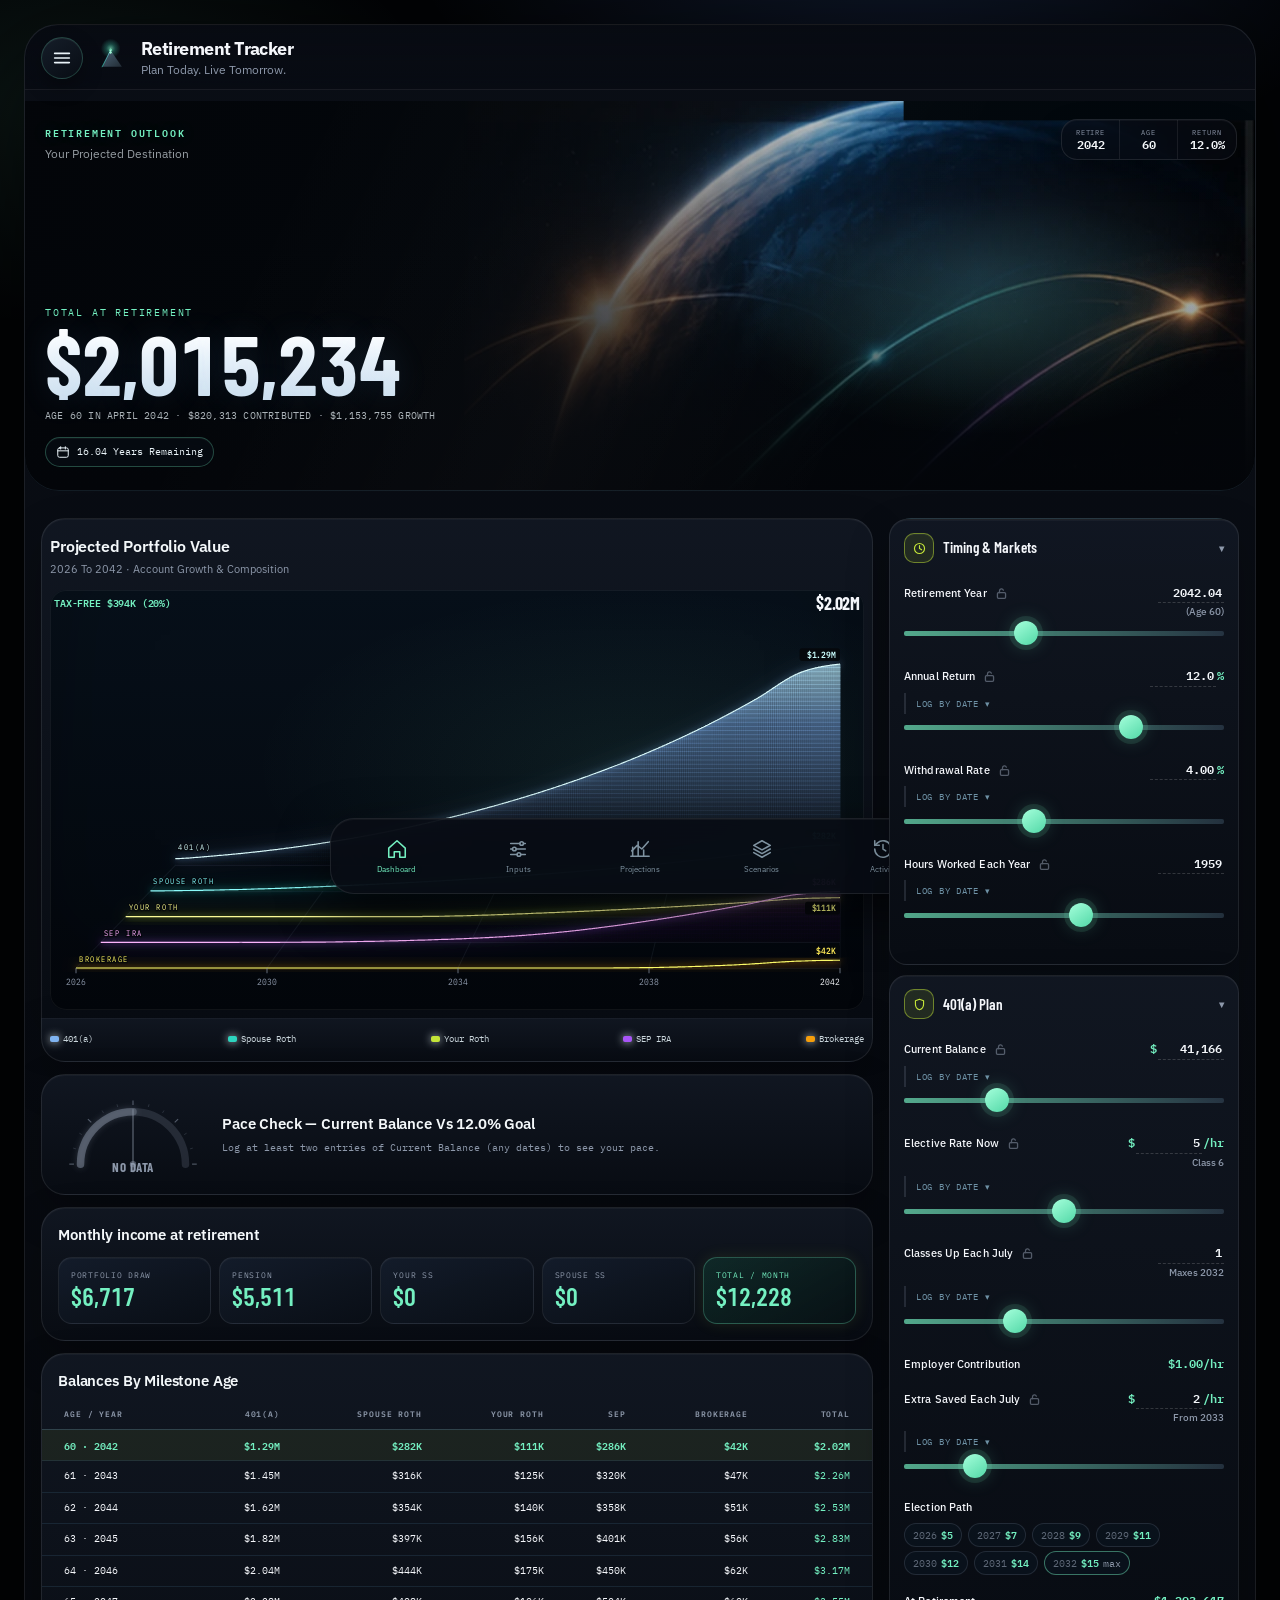
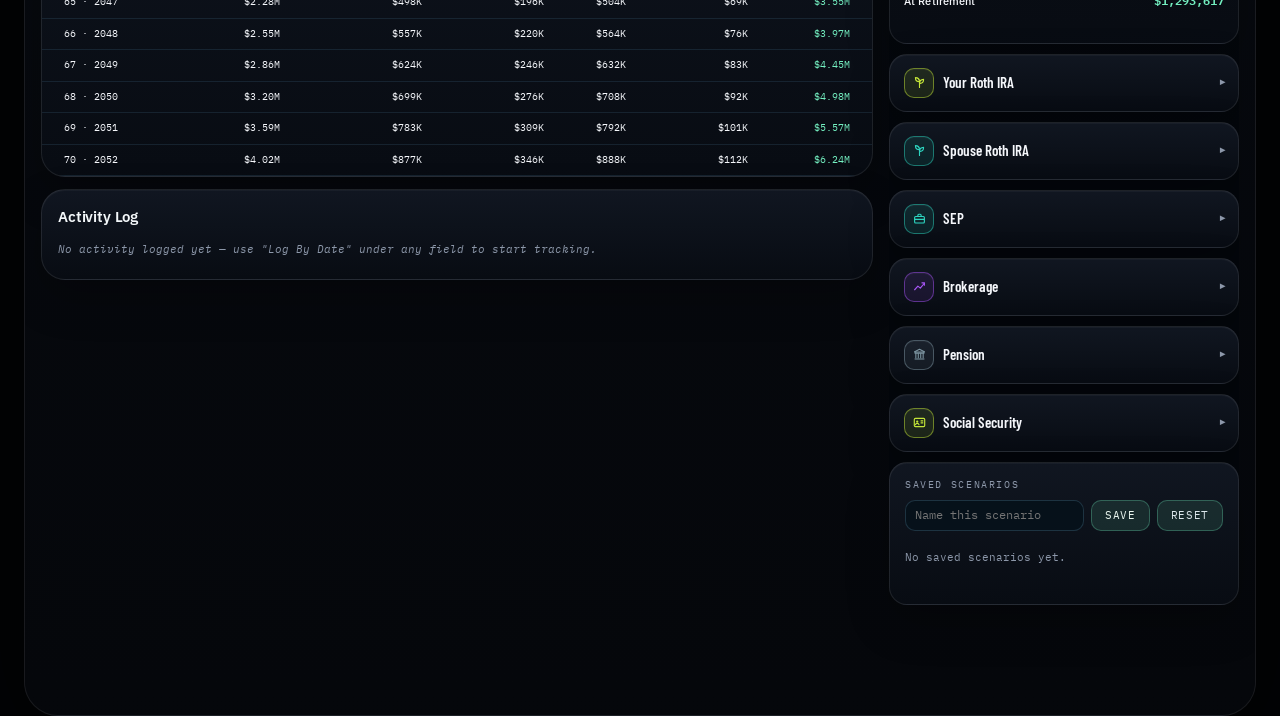
==== commit c01ace6f: "Show an At Retirement figure in every account section, marked when estimated Only the two Roth secti" ====
--- a/index.html
+++ b/index.html
@@ -814,6 +814,9 @@
 <div class="f-top"><span class="f-l">Election Path</span></div>
 <div class="elecpath" id="elec-path"></div>
 </div>
+<div class="f">
+<div class="f-top"><span class="f-l">At Retirement</span><span class="f-v" id="v-p401end">$0</span></div>
+</div>
 </div>
 </section>
 <section class="grp" data-open="0">
@@ -871,6 +874,9 @@
 <div class="f-top"><span class="f-l">SEP Ceiling (25% Of Income)</span><span class="f-v" id="v-sepcap">$25,000</span></div>
 <input id="seppct" max="25" min="0" step="any" type="range" value="25"/>
 </div>
+<div class="f">
+<div class="f-top"><span class="f-l">At Retirement</span><span class="f-v" id="v-sepend">$0</span></div>
+</div>
 </div>
 </section>
 <section class="grp" data-open="0">
@@ -883,6 +889,9 @@
 <div class="f">
 <div class="f-top"><span class="f-l">Brokerage Tax Drag</span><span class="f-v"><input class="f-in" id="v-drag" max="3" min="0" step="0.1" type="number"/>%</span></div>
 <input id="drag" max="3" min="0" step="any" type="range" value="1.8"/>
+</div>
+<div class="f">
+<div class="f-top"><span class="f-l">At Retirement</span><span class="f-v" id="v-brokend">$0</span></div>
 </div>
 </div>
 </section>
@@ -1349,6 +1358,22 @@
   if (!atRetire) return;
 
   renderElectionPath(retireYearInt);
+
+  /* Each account reports its own projected balance beside its own inputs. An
+     account with nothing in it yet is labelled Estimated, since its figure
+     rests entirely on assumptions rather than on any money that exists. */
+  const acctEnd = (id, value, opened) => {
+    const el = $(id);
+    if (!el) return;
+    el.textContent = money(value);
+    const label = el.closest(".f")?.querySelector(".f-l");
+    if (label) label.textContent = opened ? "At Retirement" : "At Retirement (Estimated)";
+  };
+  acctEnd("v-p401end",  atRetire.p401,  S.bal  > 0);
+  acctEnd("v-drothend", atRetire.droth, S.dbal > 0);
+  acctEnd("v-wrothend", atRetire.wroth, S.wbal > 0);
+  acctEnd("v-sepend",   atRetire.sep,   false);   // no money in either yet
+  acctEnd("v-brokend",  atRetire.brok,  false);
 
   $("m-year").textContent = retireYearInt;
   $("m-age").textContent  = retireAge;
@@ -1765,14 +1790,6 @@
     if (box && box !== active) box.value = fmtBox(shownVal(key), FIELDS[key].dec, FIELDS[key].money);
   }
   $("v-sepcap").textContent = money(S.sinc * S.seppct/100);
-  /* each IRA reports its own projected balance beside its inputs, so the two
-     can be compared without reading them back off the chart */
-  const { snap: rothSnap, retireAge: rothAge } = project(S);
-  const rothEnd = rothSnap[rothAge];
-  if (rothEnd){
-    const d = $("v-drothend"); if (d) d.textContent = money(rothEnd.droth);
-    const w = $("v-wrothend"); if (w) w.textContent = money(rothEnd.wroth);
-  }
 
   // move each SS amount slider to match its new payout when the claim age changes;
   // the one actively being dragged is left alone so it can't fight the pointer
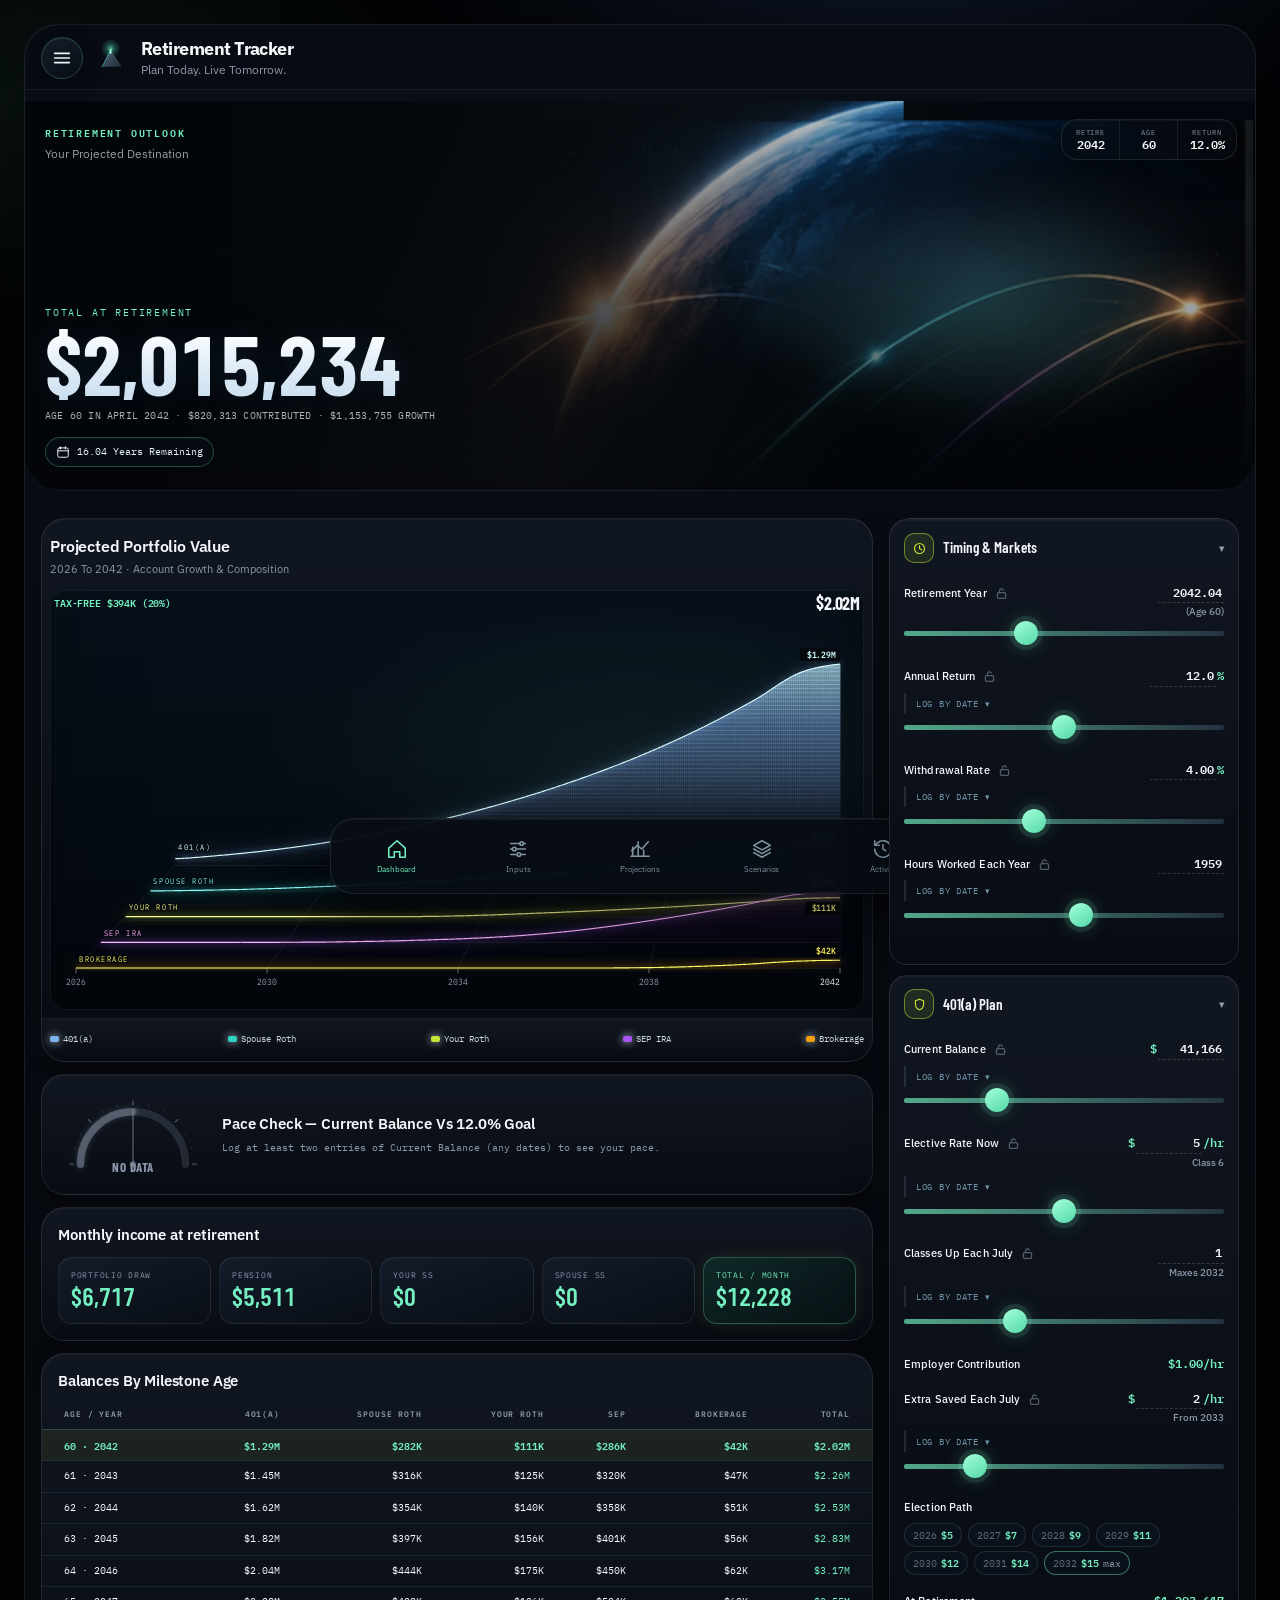
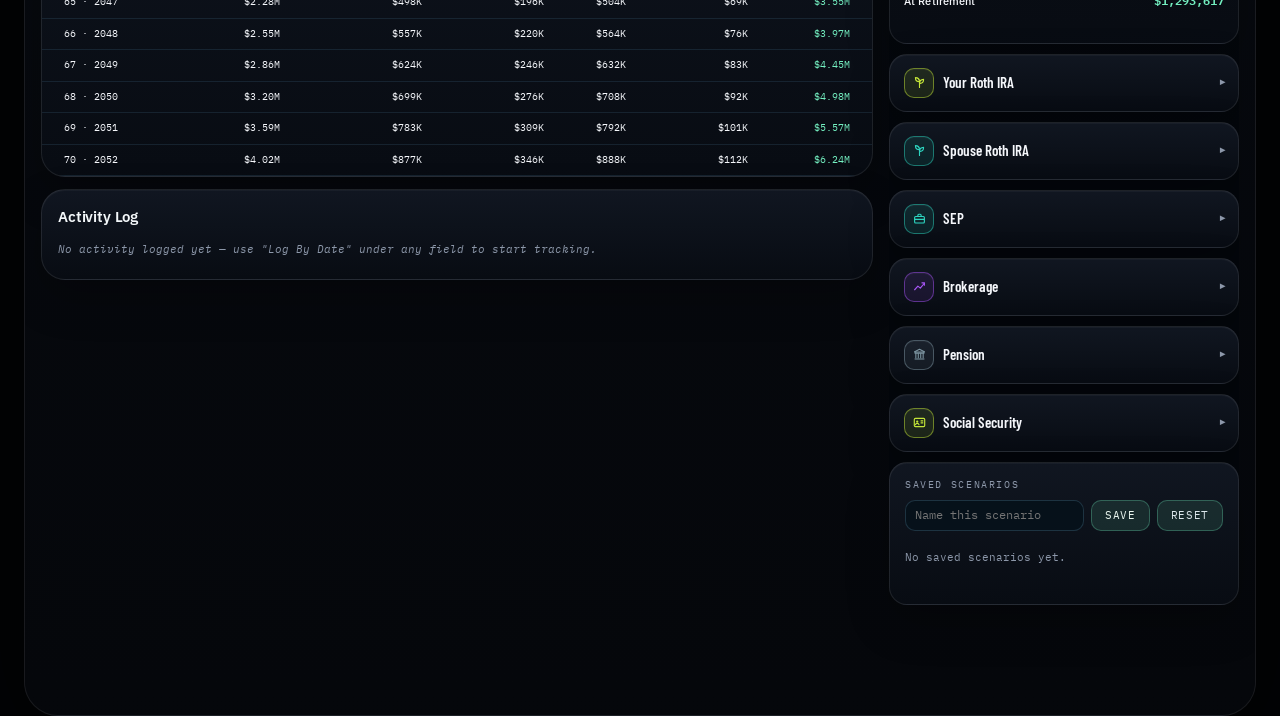
==== commit 077a32cd: "Offer the measured return as the projection's growth rate The Pace Check counted every dollar a bala" ====
--- a/index.html
+++ b/index.html
@@ -214,6 +214,15 @@
 .pace-body{min-width:200px;flex:1}
 .pace-k{font-family:"IBM Plex Mono",monospace;font-size:10px;letter-spacing:.16em;text-transform:uppercase;color:var(--graphite-2)}
 .pace-note{font-family:"IBM Plex Mono",monospace;font-size:11px;color:var(--graphite-2);margin-top:5px;line-height:1.5}
+.pace-apply{margin-top:9px}
+.pace-apply button{
+  font-family:"IBM Plex Mono",monospace;font-size:10.5px;letter-spacing:.04em;
+  color:var(--accent);background:color-mix(in srgb,var(--accent) 12%,transparent);
+  border:1px solid color-mix(in srgb,var(--accent) 45%,transparent);
+  border-radius:999px;padding:7px 13px;min-height:34px;cursor:pointer;
+  -webkit-tap-highlight-color:transparent;transition:background .12s,border-color .12s;
+}
+.pace-apply button:hover,.pace-apply button:focus-visible{background:color-mix(in srgb,var(--accent) 22%,transparent);border-color:var(--accent);outline:none}
 
 /* signature: dimension string */
 .dimwrap{padding:16px 18px 6px;background:var(--panel);
@@ -775,8 +784,8 @@
 <input id="retire" max="186" min="0" step="any" type="range" value="69"/>
 </div>
 <div class="f">
-<div class="f-top"><span class="f-l">Annual Return</span><span class="f-v"><input class="f-in" id="v-rate" max="15" min="4" step="0.1" type="number"/>%</span></div>
-<input id="rate" max="15" min="4" step="any" type="range" value="12"/>
+<div class="f-top"><span class="f-l">Annual Return</span><span class="f-v"><input class="f-in" id="v-rate" max="20" min="4" step="0.1" type="number"/>%</span></div>
+<input id="rate" max="20" min="4" step="any" type="range" value="12"/>
 </div>
 <div class="f">
 <div class="f-top"><span class="f-l">Withdrawal Rate</span><span class="f-v"><input class="f-in" id="v-wd" max="7" min="2" step="0.01" type="number"/>%</span></div>
@@ -951,6 +960,7 @@
 <div class="pace-body">
 <div class="pace-k" id="pace-k">Pace Check — Current Balance Vs Goal</div>
 <div class="pace-note" id="pace-note">Log at least two years of Current Balance to see your pace.</div>
+<div class="pace-apply" id="pace-apply" hidden></div>
 </div>
 </div>
 <div class="dimwrap" id="projections">
@@ -1047,6 +1057,36 @@
   CLASS_RUNGS.forEach((r, k) => { if (r <= v + 1e-9) i = k; });
   return i;
 };
+
+/* The class elected in a given half-year. Shared so the projection and the
+   pace check cannot drift apart on what was being contributed when. */
+function electedRateAt(s, y, half){
+  const start = classIndexOf(s.elec);
+  if (y === BASE_YEAR && half === 1) return CLASS_RUNGS[Math.max(0, start - s.step)];
+  const julys = half === 2 ? (y - BASE_YEAR) : (y - 1 - BASE_YEAR);
+  return CLASS_RUNGS[Math.min(MAX_CLASS, start + s.step * Math.max(0, julys))];
+}
+
+/* Money paid into the 401(a) between two dates, walking month by month so a
+   July step-up lands in the right place. Needed because a balance that moved
+   from one reading to the next moved partly because money was added to it, and
+   calling that "return" overstates it badly over a short window. */
+function contributedBetween(iso1, iso2){
+  const a = new Date(iso1 + "T00:00:00"), b = new Date(iso2 + "T00:00:00");
+  if (isNaN(a.getTime()) || isNaN(b.getTime()) || !(b > a)) return 0;
+  const perMonthHours = S.hours / 12;
+  let total = 0, cur = new Date(a.getFullYear(), a.getMonth(), 1);
+  while (cur < b){
+    const y = cur.getFullYear(), m = cur.getMonth();
+    const mStart = new Date(y, m, 1), mEnd = new Date(y, m + 1, 1);
+    const from = Math.max(mStart.getTime(), a.getTime());
+    const to   = Math.min(mEnd.getTime(),  b.getTime());
+    const frac = Math.max(0, (to - from) / (mEnd - mStart));
+    if (frac > 0) total += (electedRateAt(S, y, m < 6 ? 1 : 2) + S.empr) * perMonthHours * frac;
+    cur = mEnd;
+  }
+  return total;
+}
 
 /* Real birthdates, month precision (matches the year.month convention used for
    Retirement Year and SS claim age) — this is what actually drives Social
@@ -1175,12 +1215,7 @@
      and stops at Class 12. Stepping by classes rather than dollars is what
      makes it move every July: the rungs are unevenly spaced, so a fixed dollar
      increase would stall in the years its target falls between them. */
-  const startClass = classIndexOf(s.elec);
-  const electedAt = (y, half) => {
-    if (y === BASE_YEAR && half === 1) return CLASS_RUNGS[Math.max(0, startClass - s.step)];
-    const julys = half === 2 ? (y - BASE_YEAR) : (y - 1 - BASE_YEAR);
-    return CLASS_RUNGS[Math.min(MAX_CLASS, startClass + s.step * Math.max(0, julys))];
-  };
+  const electedAt = (y, half) => electedRateAt(s, y, half);
 
   /* Once the plan is maxed there is nowhere left to climb, so continued saving
      has to go somewhere else. s.xtra is how much more per hour gets put aside
@@ -2193,6 +2228,7 @@
 /* ---------- live pace check: Current Balance vs the Annual Return goal ---------- */
 function paceRender(){
   const v = $("pace-v"), note = $("pace-note"), k = $("pace-k");
+  const apply = $("pace-apply");
   if (!v || !LOG) return;
   const goal = S.rate;
   k.textContent = `Pace Check — Current Balance Vs ${goal.toFixed(1)}% Goal`;
@@ -2204,20 +2240,35 @@
     note.textContent = dates.length === 1
       ? `Logged ${dates[0]} only — add one more entry of Current Balance to see your pace.`
       : "Log at least two entries of Current Balance (any dates) to see your pace.";
+    if (apply) apply.hidden = true;
     return;
   }
 
-  const d1 = dates[dates.length - 2], d2 = dates[dates.length - 1];
+  // widest window available - a longer span is a far steadier read than the last two entries
+  const d1 = dates[0], d2 = dates[dates.length - 1];
   const b1 = LOG.bal[d1], b2 = LOG.bal[d2];
   const yrs = (new Date(d2) - new Date(d1)) / MS_PER_YEAR;
   if (!(b1 > 0) || yrs <= 0){
     v.textContent = "NO DATA"; v.className = "pace-v flat";
     drawGauge("none", 0);
     note.textContent = "Need a positive starting balance and two different dates to compute growth.";
+    if (apply) apply.hidden = true;
     return;
   }
 
-  const realized = (Math.pow(b2 / b1, 1/yrs) - 1) * 100;
+  /* Only the part not explained by deposits is return. Without this the figure
+     counts every contributed dollar as growth, which over a short window reads
+     as a wildly high rate. */
+  const paidIn = contributedBetween(d1, d2);
+  const fromGrowth = b2 - paidIn;
+  if (!(fromGrowth > 0)){
+    v.textContent = "NO DATA"; v.className = "pace-v flat";
+    drawGauge("none", 0);
+    note.textContent = `${money(b1)} to ${money(b2)} over ${yrs.toFixed(2)} yrs is less than the ${money(paidIn)} contributed, so there is no growth to measure yet.`;
+    if (apply) apply.hidden = true;
+    return;
+  }
+  const realized = (Math.pow(fromGrowth / b1, 1/yrs) - 1) * 100;
   const delta = realized - goal;
   const status = delta >= 0.3 ? "AHEAD" : (delta <= -0.3 ? "BEHIND" : "ON PACE");
   v.textContent = status;
@@ -2225,8 +2276,26 @@
   drawGauge("data", delta);
   const span = yrs < 1 ? `${Math.round(yrs*365)} days` : `${yrs.toFixed(2)} yrs`;
   note.textContent =
-    `${(delta>=0?"+":"−")}${Math.abs(delta).toFixed(1)} pts vs goal · ${d1} → ${d2} (${span}): ${money(b1)} to ${money(b2)}, realized ${realized.toFixed(1)}%/yr vs ${goal.toFixed(1)}% goal.` +
-    (yrs < 30/365.25 ? " Short window — annualized figure will be noisy." : "");
+    `${(delta>=0?"+":"−")}${Math.abs(delta).toFixed(1)} pts vs goal · ${d1} → ${d2} (${span}): ${money(b1)} to ${money(b2)}, of which ${money(paidIn)} contributed — return ${realized.toFixed(1)}%/yr vs ${goal.toFixed(1)}% goal.` +
+    (yrs < 1 ? " Short window — one year or more makes this meaningful." : "");
+
+  /* Offer the measured return as the projection's growth rate. It stays an
+     offer rather than an automatic swap: a few months of data is noise, and
+     the rate drives every account, not just the one being measured. */
+  if (!apply) return;
+  const rateRng = $("rate");
+  const lo = rateRng ? +rateRng.min : 0, hi = rateRng ? +rateRng.max : 100;
+  const target = rnd(Math.min(hi, Math.max(lo, realized)), 1);
+  if (yrs < 60/365.25 || Math.abs(target - goal) < 0.1){ apply.hidden = true; return; }
+  apply.hidden = false;
+  // the span rides on the button itself, so a rate drawn from a few weeks cannot look authoritative
+  const clamped = Math.abs(target - realized) > 0.05 ? `, capped at ${hi}%` : "";
+  apply.innerHTML = `<button type="button" id="pace-apply-btn">Use ${target.toFixed(1)}% as my return (${span} of data${clamped})</button>`;
+  $("pace-apply-btn").addEventListener("click", () => {
+    if (LOCKED.has("rate")) return;
+    S.rate = target;
+    syncInputs(); update();
+  });
 }
 
 function fieldLogBuild(){
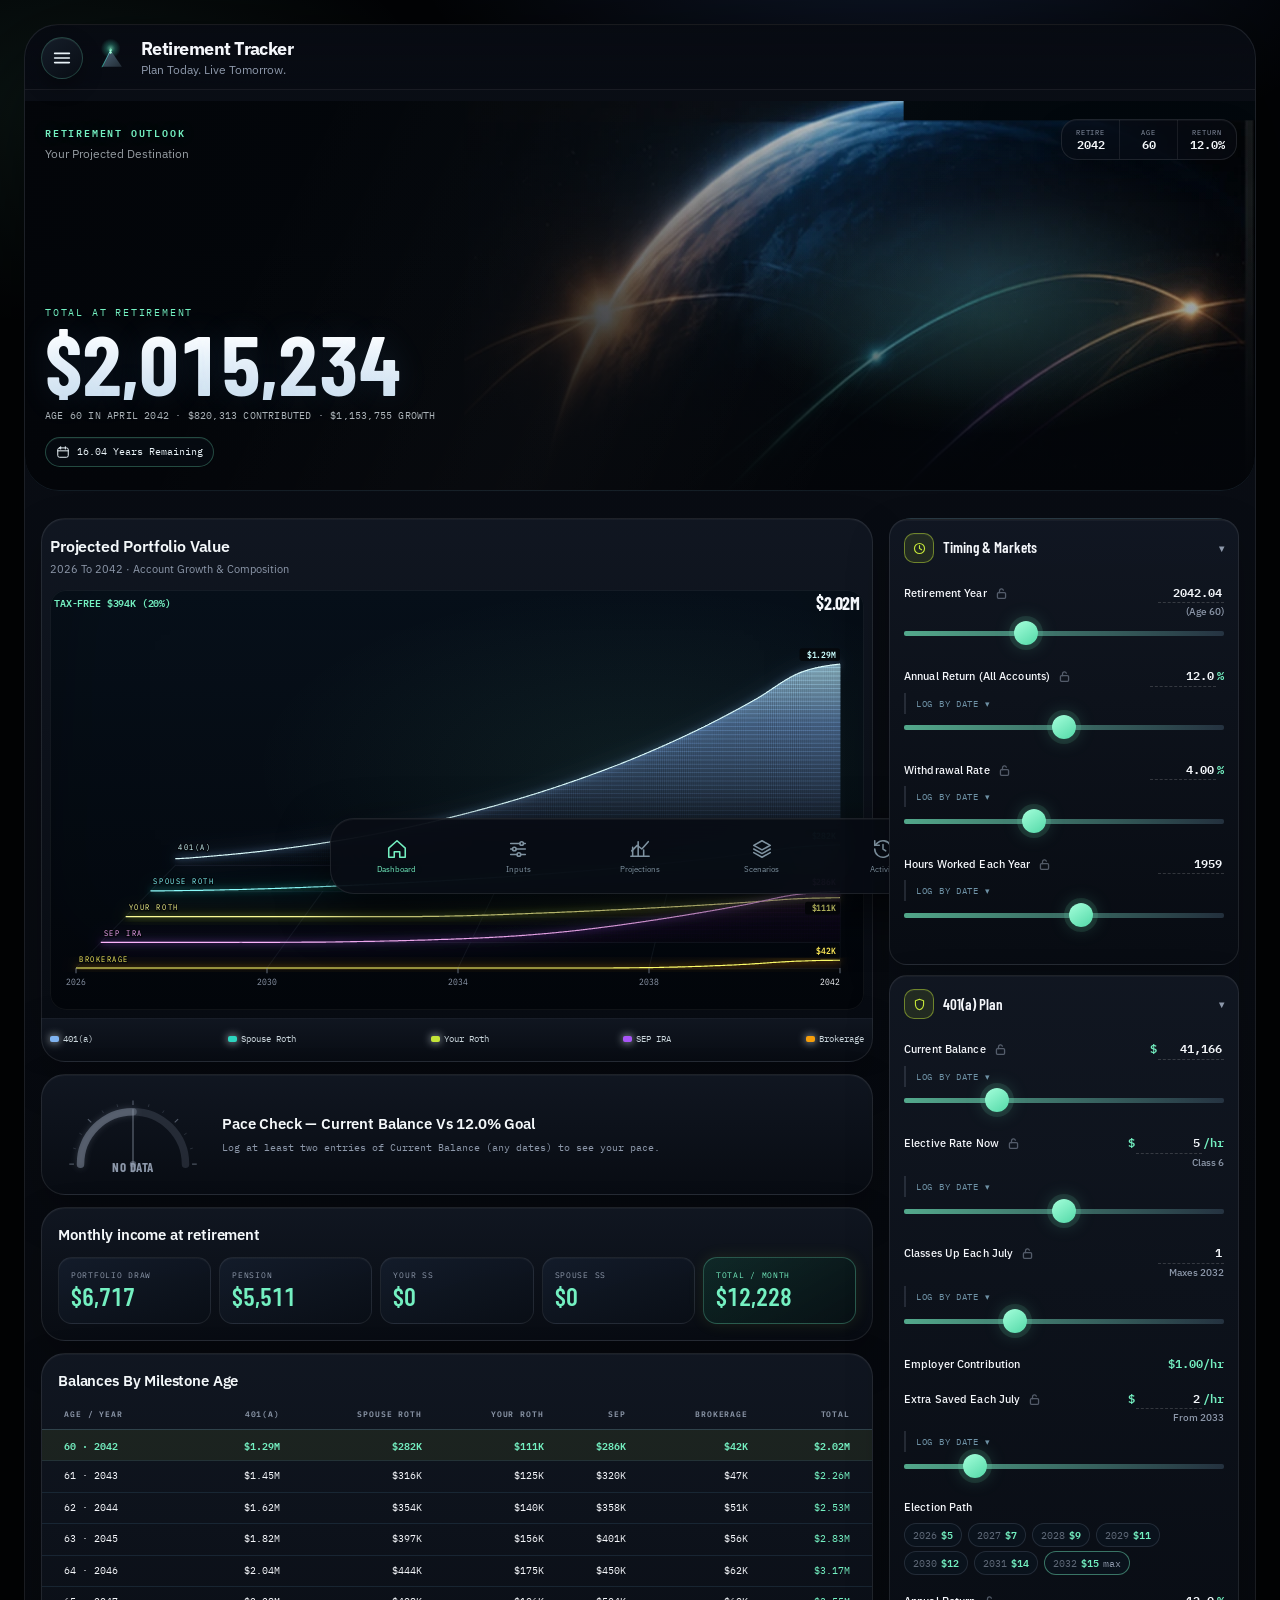
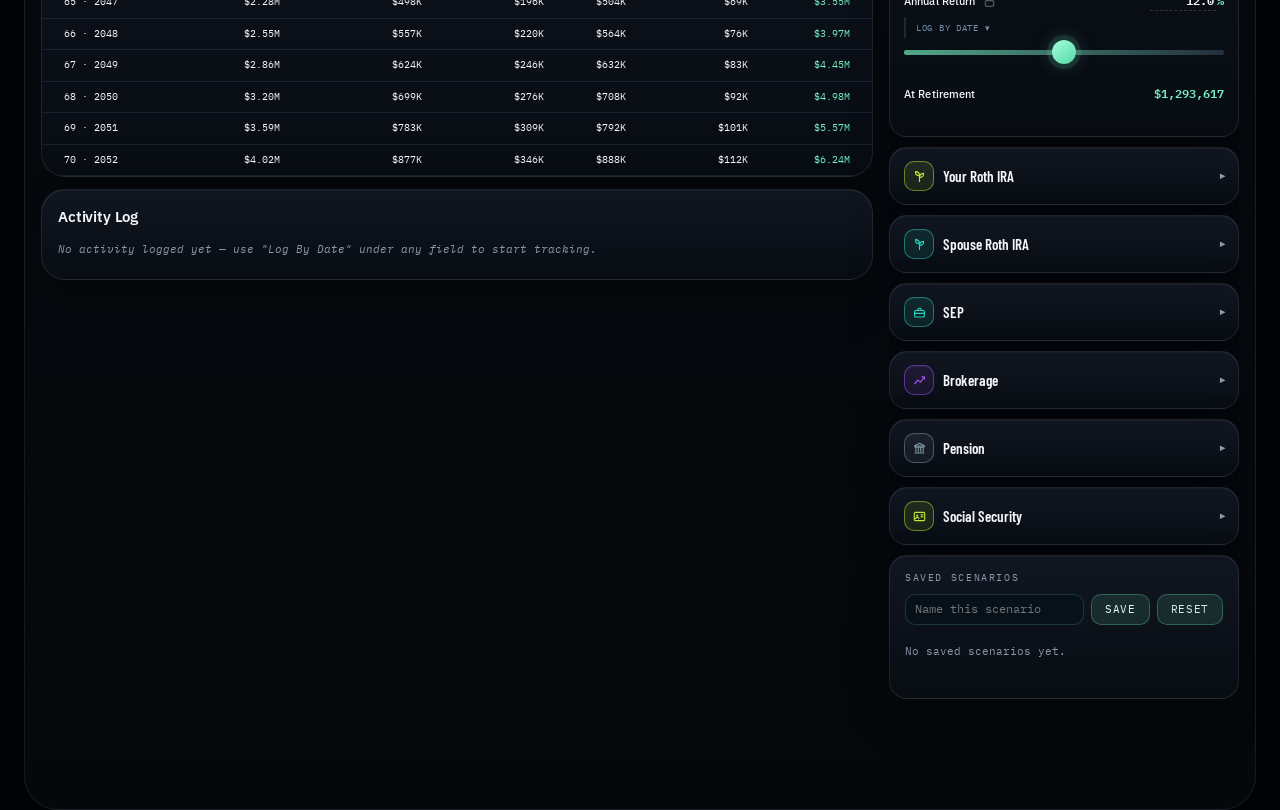
==== commit 7b0afdeb: "Give each account its own return rate One rate compounded every account, so a figure measured from t" ====
--- a/index.html
+++ b/index.html
@@ -784,7 +784,7 @@
 <input id="retire" max="186" min="0" step="any" type="range" value="69"/>
 </div>
 <div class="f">
-<div class="f-top"><span class="f-l">Annual Return</span><span class="f-v"><input class="f-in" id="v-rate" max="20" min="4" step="0.1" type="number"/>%</span></div>
+<div class="f-top"><span class="f-l">Annual Return (All Accounts)</span><span class="f-v"><input class="f-in" id="v-rate" max="20" min="4" step="0.1" type="number"/>%</span></div>
 <input id="rate" max="20" min="4" step="any" type="range" value="12"/>
 </div>
 <div class="f">
@@ -824,6 +824,10 @@
 <div class="elecpath" id="elec-path"></div>
 </div>
 <div class="f">
+<div class="f-top"><span class="f-l">Annual Return</span><span class="f-v"><input class="f-in" id="v-r401" max="20" min="4" step="0.1" type="number"/>%</span></div>
+<input id="r401" max="20" min="4" step="0.1" type="range" value="12"/>
+</div>
+<div class="f">
 <div class="f-top"><span class="f-l">At Retirement</span><span class="f-v" id="v-p401end">$0</span></div>
 </div>
 </div>
@@ -844,6 +848,10 @@
 <input id="dstep" max="400" min="0" step="any" type="range" value="0"/>
 </div>
 <div class="f">
+<div class="f-top"><span class="f-l">Annual Return</span><span class="f-v"><input class="f-in" id="v-rdroth" max="20" min="4" step="0.1" type="number"/>%</span></div>
+<input id="rdroth" max="20" min="4" step="0.1" type="range" value="12"/>
+</div>
+<div class="f">
 <div class="f-top"><span class="f-l">At Retirement</span><span class="f-v" id="v-drothend">$0</span></div>
 </div>
 <div class="f">
@@ -868,6 +876,10 @@
 <input id="wstep" max="400" min="0" step="any" type="range" value="150"/>
 </div>
 <div class="f">
+<div class="f-top"><span class="f-l">Annual Return</span><span class="f-v"><input class="f-in" id="v-rwroth" max="20" min="4" step="0.1" type="number"/>%</span></div>
+<input id="rwroth" max="20" min="4" step="0.1" type="range" value="12"/>
+</div>
+<div class="f">
 <div class="f-top"><span class="f-l">At Retirement</span><span class="f-v" id="v-wrothend">$0</span></div>
 </div>
 </div>
@@ -884,6 +896,10 @@
 <input id="seppct" max="25" min="0" step="any" type="range" value="25"/>
 </div>
 <div class="f">
+<div class="f-top"><span class="f-l">Annual Return</span><span class="f-v"><input class="f-in" id="v-rsep" max="20" min="4" step="0.1" type="number"/>%</span></div>
+<input id="rsep" max="20" min="4" step="0.1" type="range" value="12"/>
+</div>
+<div class="f">
 <div class="f-top"><span class="f-l">At Retirement</span><span class="f-v" id="v-sepend">$0</span></div>
 </div>
 </div>
@@ -898,6 +914,10 @@
 <div class="f">
 <div class="f-top"><span class="f-l">Brokerage Tax Drag</span><span class="f-v"><input class="f-in" id="v-drag" max="3" min="0" step="0.1" type="number"/>%</span></div>
 <input id="drag" max="3" min="0" step="any" type="range" value="1.8"/>
+</div>
+<div class="f">
+<div class="f-top"><span class="f-l">Annual Return</span><span class="f-v"><input class="f-in" id="v-rbrok" max="20" min="4" step="0.1" type="number"/>%</span></div>
+<input id="rbrok" max="20" min="4" step="0.1" type="range" value="12"/>
 </div>
 <div class="f">
 <div class="f-top"><span class="f-l">At Retirement</span><span class="f-v" id="v-brokend">$0</span></div>
@@ -1052,6 +1072,12 @@
   for (const r of CLASS_RUNGS) if (r <= v + 1e-9) rung = r;
   return rung;
 };
+/* Per-account return rates. Annual Return in Timing & Markets stays the master:
+   an account follows it until its own rate is set to something different, and
+   from then on that account keeps its own figure. */
+const ACCT_RATES = { p401:"r401", wroth:"rwroth", droth:"rdroth", sep:"rsep", brok:"rbrok" };
+const ACCT_RATE_KEYS = Object.values(ACCT_RATES);
+
 const classIndexOf = v => {
   let i = 0;
   CLASS_RUNGS.forEach((r, k) => { if (r <= v + 1e-9) i = k; });
@@ -1071,21 +1097,44 @@
    July step-up lands in the right place. Needed because a balance that moved
    from one reading to the next moved partly because money was added to it, and
    calling that "return" overstates it badly over a short window. */
+/* The rate actually on record for a date, if the elective rate has been logged.
+   Falling back to the schedule means assuming a step-up happened last July,
+   which is a guess - and on a short window that guess moves the measured return
+   by more than the arithmetic does. */
+function loggedElectiveOn(t){
+  const dates = (LOG && LOG.elec) ? Object.keys(LOG.elec).sort() : [];
+  let rate = null;
+  for (const d of dates){
+    if (new Date(d + "T00:00:00").getTime() <= t) rate = LOG.elec[d]; else break;
+  }
+  return (typeof rate === "number" && !isNaN(rate)) ? rate : null;
+}
+
 function contributedBetween(iso1, iso2){
   const a = new Date(iso1 + "T00:00:00"), b = new Date(iso2 + "T00:00:00");
-  if (isNaN(a.getTime()) || isNaN(b.getTime()) || !(b > a)) return 0;
-  const perMonthHours = S.hours / 12;
-  let total = 0, cur = new Date(a.getFullYear(), a.getMonth(), 1);
+  const empty = { total: 0, weighted: 0, assumed: false };
+  if (isNaN(a.getTime()) || isNaN(b.getTime()) || !(b > a)) return empty;
+  const span = b - a, perMonthHours = S.hours / 12;
+  let total = 0, weighted = 0, assumed = false;
+  let cur = new Date(a.getFullYear(), a.getMonth(), 1);
   while (cur < b){
     const y = cur.getFullYear(), m = cur.getMonth();
     const mStart = new Date(y, m, 1), mEnd = new Date(y, m + 1, 1);
     const from = Math.max(mStart.getTime(), a.getTime());
-    const to   = Math.min(mEnd.getTime(),  b.getTime());
+    const to   = Math.min(mEnd.getTime(), b.getTime());
     const frac = Math.max(0, (to - from) / (mEnd - mStart));
-    if (frac > 0) total += (electedRateAt(S, y, m < 6 ? 1 : 2) + S.empr) * perMonthHours * frac;
+    if (frac > 0){
+      const logged = loggedElectiveOn((from + to) / 2);
+      if (logged === null) assumed = true;
+      const rate = (logged === null ? electedRateAt(S, y, m < 6 ? 1 : 2) : logged) + S.empr;
+      const amount = rate * perMonthHours * frac;
+      total += amount;
+      // money paid in mid-window was only invested for the rest of it
+      weighted += amount * ((b - (from + to) / 2) / span);
+    }
     cur = mEnd;
   }
-  return total;
+  return { total, weighted, assumed };
 }
 
 /* Real birthdates, month precision (matches the year.month convention used for
@@ -1110,6 +1159,7 @@
   bal:41166, elec:5, step:1, empr:1, xtra:2,
   wm:150, wstep:150, rcap:8000, dbal:0, wbal:500, dm:0, dstep:0,
   sinc:100000, seppct:25, tax:33.3, drag:1.8,
+  r401:12, rwroth:12, rdroth:12, rsep:12, rbrok:12,
   pen:5511, surv:0, ss67:3503, ssageYou:67.01, wss:1985, ssageSpouse:67.01
 };
 
@@ -1184,8 +1234,11 @@
   const { year: retireYearInt, month: retireMonth } = decodeRetireYM(s.retire);
   const retirePartial = retireMonth / 12;
   const endYear = BASE_YEAR + (75 - AGE_AT_BASE);
-  const r = s.rate/100;
-  const rBrok = Math.max(0, r - s.drag/100);
+  /* Each account compounds at its own return. They are different investments,
+     and a rate measured from one of them says nothing about the others. */
+  const rOf = k => (typeof s[ACCT_RATES[k]] === "number" ? s[ACCT_RATES[k]] : s.rate) / 100;
+  const rP401 = rOf("p401"), rWroth = rOf("wroth"), rDroth = rOf("droth"), rSep = rOf("sep");
+  const rBrok = Math.max(0, rOf("brok") - s.drag/100);
   const sepCeiling = s.sinc * (s.seppct/100);
   const taxKeep = 1 - s.tax/100;
 
@@ -1295,10 +1348,10 @@
       return bal * (1 + rr*f) + add * (1 + rr*f/2);
     };
     b = {
-      p401 : grow(b.p401,  c401, r,     leftOfBaseYear("p401")),
-      wroth: grow(b.wroth, wC,   r,     leftOfBaseYear("wroth")),
-      droth: grow(b.droth, dC,   r,     leftOfBaseYear("droth")),
-      sep  : grow(b.sep,   sepC, r),
+      p401 : grow(b.p401,  c401, rP401,  leftOfBaseYear("p401")),
+      wroth: grow(b.wroth, wC,   rWroth, leftOfBaseYear("wroth")),
+      droth: grow(b.droth, dC,   rDroth, leftOfBaseYear("droth")),
+      sep  : grow(b.sep,   sepC, rSep),
       brok : grow(b.brok,  brokC, rBrok)
     };
     contribTotals.p401 += c401; contribTotals.wroth += wC;
@@ -1390,6 +1443,11 @@
 function render(){
   const {snap, contribTotals, retireAge, retireMonth, retireYearInt} = project(S);
   const atRetire = snap[retireAge];
+  /* snap is keyed by age entering each year, which is a year short once the
+     birthday has passed: retiring in October 2043 was reading 61, not 62.
+     ageShownIn gives the age actually reached in the retirement month. */
+  const ageShownIn = y => Math.floor(ageAtYM(YOUR_BIRTH, y, retireMonth));
+  const retireAgeShown = ageShownIn(retireYearInt);
   if (!atRetire) return;
 
   renderElectionPath(retireYearInt);
@@ -1411,10 +1469,10 @@
   acctEnd("v-brokend",  atRetire.brok,  false);
 
   $("m-year").textContent = retireYearInt;
-  $("m-age").textContent  = retireAge;
+  $("m-age").textContent  = retireAgeShown;
   $("m-ret").textContent  = S.rate.toFixed(1) + "%";
   const ageAtRetireHint = $("age-at-retire");
-  if (ageAtRetireHint) ageAtRetireHint.textContent = `(Age ${retireAge})`;
+  if (ageAtRetireHint) ageAtRetireHint.textContent = `(Age ${retireAgeShown})`;
   const yearsToRetire = Math.max(0, S.retire - BASE_YEAR);
   const heroYears = $("hero-years");
   if (heroYears) heroYears.textContent = `${yearsToRetire.toFixed(2)} Years Remaining`;
@@ -1423,12 +1481,12 @@
   const totalContrib = Object.values(contribTotals).reduce((a,c)=>a+c,0);
   const growth = atRetire.total - totalContrib - S.bal;
   $("hl-note").textContent =
-    `Age ${retireAge} in ${MONTH_NAMES[retireMonth-1]} ${retireYearInt} · ${money(totalContrib)} contributed · ${money(Math.max(0,growth))} growth`;
+    `Age ${retireAgeShown} in ${MONTH_NAMES[retireMonth-1]} ${retireYearInt} · ${money(totalContrib)} contributed · ${money(Math.max(0,growth))} growth`;
 
   drawTerrain(snap, retireAge, atRetire);
   drawLegend(atRetire);
   drawIncome(atRetire, retireAge, retireMonth, retireYearInt);
-  drawTable(snap, retireAge);
+  drawTable(snap, retireAge, ageShownIn);
 }
 
 /* colour helpers: shade() lightens/darkens a hex colour, lerpColor() sweeps between two */
@@ -1778,13 +1836,15 @@
     `<div class="inc-c" data-tot="1"><div class="inc-k">Total / month</div><div class="inc-v">${money(total)}</div></div>`;
 }
 
-function drawTable(snap, retireAge){
+function drawTable(snap, retireAge, ageShownIn){
   const milestones = []; for (let a=61; a<=70; a++) milestones.push(a);
   const ages = [...new Set([retireAge, ...milestones])].filter(a => snap[a]).sort((x,y)=>x-y);
   $("tbody").innerHTML = ages.map(age => {
     const d = snap[age];
     const hl = age === retireAge ? ' data-hl="1"' : '';
-    return `<tr${hl} data-age="${age}"><td>${age} · ${d.year}</td>` +
+    // labelled on the same footing as the headline, so the retirement row agrees with it
+    const shown = ageShownIn ? ageShownIn(d.year) : age;
+    return `<tr${hl} data-age="${age}"><td>${shown} · ${d.year}</td>` +
       ACCOUNTS.map(m=>`<td class="num">${moneyK(d[m.k])}</td>`).join("") +
       `<td class="num">${moneyK(d.total)}</td></tr>`;
   }).join("");
@@ -1795,6 +1855,7 @@
 const FIELDS = {
   retire:{dec:2},
   rate:{dec:1}, wd:{dec:2}, hours:{dec:0},
+  r401:{dec:1}, rwroth:{dec:1}, rdroth:{dec:1}, rsep:{dec:1}, rbrok:{dec:1},
   bal:{dec:0, money:true}, elec:{dec:0, money:true}, step:{dec:0}, xtra:{dec:0, money:true},
   wm:{dec:0, money:true}, wstep:{dec:0, money:true}, rcap:{dec:0, money:true},
   dbal:{dec:0, money:true}, wbal:{dec:0, money:true},
@@ -1851,13 +1912,42 @@
   $("seppct").value = S.seppct;
 }
 
-function update(){ syncLabels(); render(); paceRender(); }
+/* Every input was lost on reload: only named scenarios, logs and locks were
+   ever written down, so a retirement year or a return rate typed straight into
+   the app came back as the default next time. The working figures are now saved
+   as they change, debounced so dragging a slider does not write on every frame. */
+const STATE_KEY = "state:v1";
+let stateTimer = null;
+function statePersist(){
+  clearTimeout(stateTimer);
+  stateTimer = setTimeout(() => {
+    try { window.storage.set(STATE_KEY, JSON.stringify(S)); } catch {}
+  }, 250);
+}
+async function stateLoad(){
+  try {
+    const r = await window.storage.get(STATE_KEY);
+    if (r) S = Object.assign({}, DEFAULTS, JSON.parse(r.value));
+  } catch {}
+}
+
+/* Accounts still tracking the overall rate move with it; one that has been set
+   to something different keeps its own figure from then on. */
+function assignRate(key, value){
+  if (key !== "rate"){ S[key] = value; return; }
+  const prev = S.rate;
+  S.rate = value;
+  ACCT_RATE_KEYS.forEach(k => { if (S[k] === prev) S[k] = value; });
+  syncInputs();
+}
+
+function update(){ syncLabels(); render(); paceRender(); statePersist(); }
 
 Object.keys(FIELDS).concat(["seppct"]).forEach(key => {
   if (isIndexKey(key)) return;   // wired separately below — these sliders move over an index, not the raw value
   const el = $(key);
   if (!el) return;
-  el.addEventListener("input", e => { if (LOCKED.has(key)) return; S[key] = storedVal(key, parseFloat(e.target.value)); update(); });
+  el.addEventListener("input", e => { if (LOCKED.has(key)) return; assignRate(key, storedVal(key, parseFloat(e.target.value))); update(); });
 });
 
 const elecSlider = $("elec");
@@ -1922,7 +2012,7 @@
     if (LOCKED.has(key)) return;
     let v = parseBox();
     if (isNaN(v)) return;                 // let them keep typing
-    v = clamp(v); S[key] = storedVal(key, v);
+    v = clamp(v); assignRate(key, storedVal(key, v));
     syncSlider(v);
     update();                             // syncLabels skips the box being typed in
   });
@@ -1935,7 +2025,7 @@
       update();
       return;
     }
-    v = clamp(v); S[key] = storedVal(key, v);
+    v = clamp(v); assignRate(key, storedVal(key, v));
     syncSlider(v);
     update();
   });
@@ -2230,7 +2320,7 @@
   const v = $("pace-v"), note = $("pace-note"), k = $("pace-k");
   const apply = $("pace-apply");
   if (!v || !LOG) return;
-  const goal = S.rate;
+  const goal = S.r401;   // this window is measured from the 401(a) balance log
   k.textContent = `Pace Check — Current Balance Vs ${goal.toFixed(1)}% Goal`;
   const dates = fieldLogDates("bal");
 
@@ -2259,16 +2349,21 @@
   /* Only the part not explained by deposits is return. Without this the figure
      counts every contributed dollar as growth, which over a short window reads
      as a wildly high rate. */
-  const paidIn = contributedBetween(d1, d2);
-  const fromGrowth = b2 - paidIn;
-  if (!(fromGrowth > 0)){
+  const { total: paidIn, weighted, assumed } = contributedBetween(d1, d2);
+  /* Modified Dietz: the money at work is the opening balance plus each
+     contribution for the share of the window it was actually invested. Charging
+     the whole contribution against the closing balance instead would credit the
+     opening balance with gains the new money earned. */
+  const invested = b1 + weighted;
+  const gain = b2 - b1 - paidIn;
+  if (!(invested > 0) || 1 + gain/invested <= 0){
     v.textContent = "NO DATA"; v.className = "pace-v flat";
     drawGauge("none", 0);
-    note.textContent = `${money(b1)} to ${money(b2)} over ${yrs.toFixed(2)} yrs is less than the ${money(paidIn)} contributed, so there is no growth to measure yet.`;
+    note.textContent = `${money(b1)} to ${money(b2)} over ${yrs.toFixed(2)} yrs against ${money(paidIn)} contributed — not enough to measure a return yet.`;
     if (apply) apply.hidden = true;
     return;
   }
-  const realized = (Math.pow(fromGrowth / b1, 1/yrs) - 1) * 100;
+  const realized = (Math.pow(1 + gain/invested, 1/yrs) - 1) * 100;
   const delta = realized - goal;
   const status = delta >= 0.3 ? "AHEAD" : (delta <= -0.3 ? "BEHIND" : "ON PACE");
   v.textContent = status;
@@ -2277,13 +2372,14 @@
   const span = yrs < 1 ? `${Math.round(yrs*365)} days` : `${yrs.toFixed(2)} yrs`;
   note.textContent =
     `${(delta>=0?"+":"−")}${Math.abs(delta).toFixed(1)} pts vs goal · ${d1} → ${d2} (${span}): ${money(b1)} to ${money(b2)}, of which ${money(paidIn)} contributed — return ${realized.toFixed(1)}%/yr vs ${goal.toFixed(1)}% goal.` +
+    (assumed ? " Contributions are estimated from the assumed step-up schedule; log Elective Rate Now to measure them instead." : "") +
     (yrs < 1 ? " Short window — one year or more makes this meaningful." : "");
 
   /* Offer the measured return as the projection's growth rate. It stays an
      offer rather than an automatic swap: a few months of data is noise, and
      the rate drives every account, not just the one being measured. */
   if (!apply) return;
-  const rateRng = $("rate");
+  const rateRng = $("r401");
   const lo = rateRng ? +rateRng.min : 0, hi = rateRng ? +rateRng.max : 100;
   const target = rnd(Math.min(hi, Math.max(lo, realized)), 1);
   if (yrs < 60/365.25 || Math.abs(target - goal) < 0.1){ apply.hidden = true; return; }
@@ -2293,7 +2389,7 @@
   apply.innerHTML = `<button type="button" id="pace-apply-btn">Use ${target.toFixed(1)}% as my return (${span} of data${clamped})</button>`;
   $("pace-apply-btn").addEventListener("click", () => {
     if (LOCKED.has("rate")) return;
-    S.rate = target;
+    S.r401 = target;   // only the account it was measured from
     syncInputs(); update();
   });
 }
@@ -2331,7 +2427,11 @@
 async function fieldLogPersist(){ try { await window.storage.set(LOG_KEY, JSON.stringify(LOG)); } catch {} }
 
 async function fieldLogInit(){
+  /* Saved figures come back first, then the logs are laid over them, so a
+     logged balance still wins over whatever the field last held. */
+  await stateLoad();
   await fieldLogLoad();
+  syncInputs();
   fieldLogBuild();
   /* Adopt the newest logged balance on startup, not just when a log row is
      edited. Without this the projection opened against a stale Current Balance
